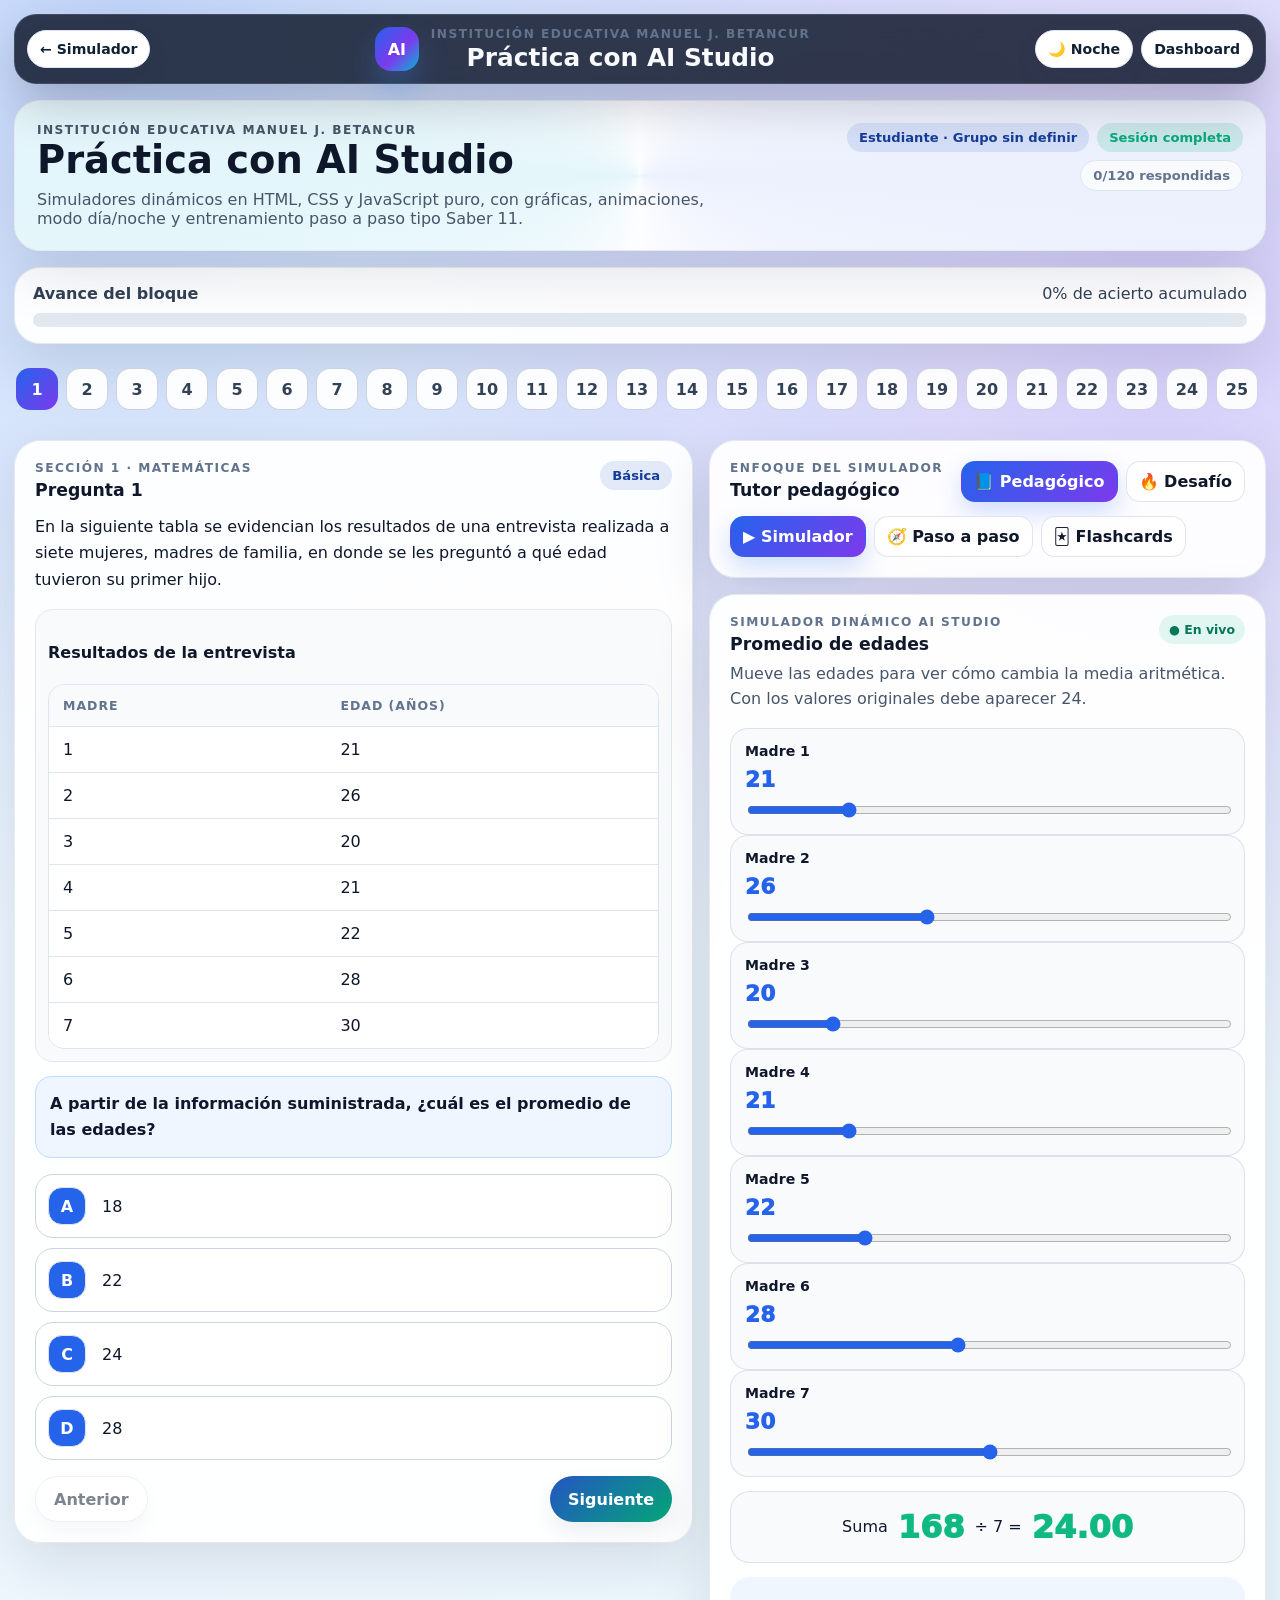
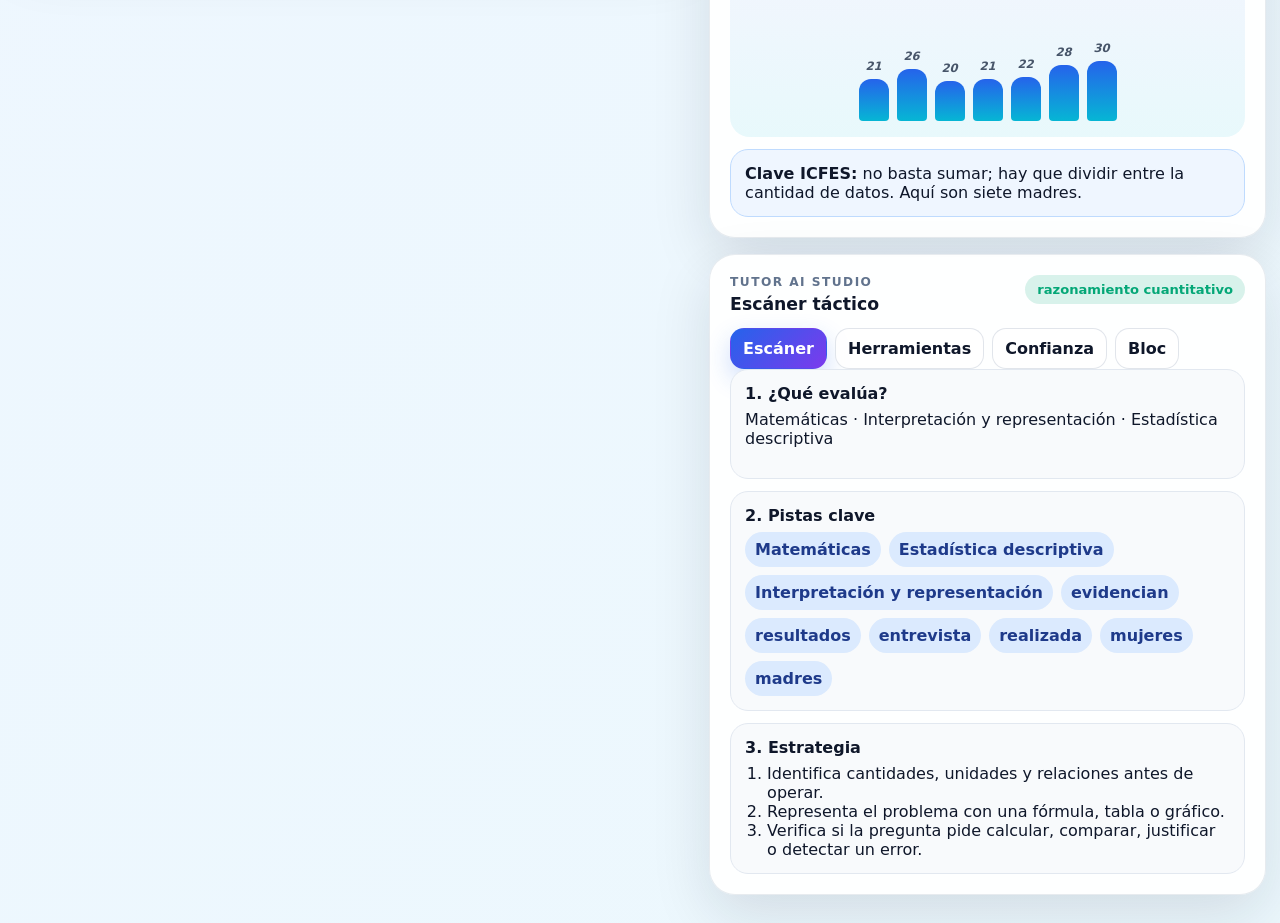
==== ai-studio-practica.html @ e0f5e303 "Add files via upload" ====
<!doctype html>
<html lang="es">
<head>
  <meta charset="utf-8" />
  <meta name="viewport" content="width=device-width, initial-scale=1, viewport-fit=cover" />
  <meta name="theme-color" content="#0c1424" />
  <title>Práctica con AI Studio · I.E. Manuel J. Betancur</title>
  <link rel="manifest" href="manifest.webmanifest" />
  <link rel="stylesheet" href="styles.css" />
</head>
<body class="ai-practice-page">
  <div class="mobile-app-shell ai-practice-shell">
    <header class="ai-practice-topbar">
      <a class="ghost-btn compact" id="backToMain" href="index.html">← Simulador</a>
      <div class="ai-practice-brand">
        <span class="ai-badge">AI</span>
        <div>
          <p class="eyebrow">Institución Educativa Manuel J. Betancur</p>
          <h1>Práctica con AI Studio</h1>
        </div>
      </div>
      <div class="ai-top-actions"><button class="ghost-btn compact" type="button" id="aiThemeToggle">🌙 Noche</button><a class="ghost-btn compact" href="dashboard.html">Dashboard</a></div>
    </header>

    <main id="aiStudioApp" class="ai-practice-main">
      <section class="loading-card">
        <div class="loader-dot"></div>
        <h2>Cargando Práctica con AI Studio...</h2>
        <p>Preparando preguntas, análisis y simulador interactivo.</p>
      </section>
    </main>
  </div>

  <script src="data/question-bank.js"></script>
  <script src="ai-studio-practica.js"></script>
</body>
</html>
---- styles.css ----
:root {
  --bg: #eef3fb;
  --panel: #ffffff;
  --panel-2: #f8fafc;
  --text: #102033;
  --muted: #61738d;
  --line: #dce5f2;
  --primary: #2455c3;
  --primary-2: #153c99;
  --accent: #04a777;
  --warning: #f59e0b;
  --danger: #d94f4f;
  --shadow: 0 24px 60px rgba(17, 36, 75, 0.12);
  --radius: 22px;
  --radius-sm: 14px;
}

[data-theme="dark"] {
  --bg: #0c1424;
  --panel: #111e33;
  --panel-2: #162640;
  --text: #edf4ff;
  --muted: #9fb0ca;
  --line: #243852;
  --primary: #84a8ff;
  --primary-2: #b9ccff;
  --accent: #37d399;
  --warning: #fbbf24;
  --danger: #f87171;
  --shadow: 0 24px 60px rgba(0, 0, 0, 0.35);
}

* { box-sizing: border-box; }

html { scroll-behavior: smooth; }

body {
  margin: 0;
  min-height: 100vh;
  font-family: Inter, ui-sans-serif, system-ui, -apple-system, BlinkMacSystemFont, "Segoe UI", sans-serif;
  color: var(--text);
  background:
    radial-gradient(circle at top left, rgba(36, 85, 195, 0.16), transparent 30rem),
    radial-gradient(circle at bottom right, rgba(4, 167, 119, 0.14), transparent 26rem),
    var(--bg);
}

button, input, select, textarea { font: inherit; }

button { cursor: pointer; }

button:disabled {
  cursor: not-allowed;
  opacity: 0.55;
}

.app-shell {
  width: min(1240px, calc(100% - 32px));
  margin: 0 auto;
  padding: 24px 0 48px;
}

.app-header {
  display: flex;
  align-items: center;
  justify-content: space-between;
  gap: 18px;
  margin-bottom: 24px;
}

.brand {
  display: flex;
  align-items: center;
  gap: 14px;
}

.brand-mark {
  width: 58px;
  height: 58px;
  border-radius: 18px;
  display: grid;
  place-items: center;
  background: linear-gradient(145deg, var(--primary), var(--accent));
  color: #fff;
  font-weight: 900;
  letter-spacing: -0.08em;
  box-shadow: var(--shadow);
}

h1, h2, h3, p { margin-top: 0; }

h1 {
  margin-bottom: 0;
  font-size: clamp(1.55rem, 3.5vw, 2.25rem);
  line-height: 1;
}

h2 { font-size: clamp(1.35rem, 3vw, 2rem); }

h3 { font-size: 1.08rem; }

.eyebrow {
  margin-bottom: 5px;
  color: var(--muted);
  font-size: 0.76rem;
  text-transform: uppercase;
  letter-spacing: 0.12em;
  font-weight: 800;
}

.header-actions {
  display: flex;
  gap: 10px;
  align-items: center;
}

.icon-btn,
.ghost-btn,
.primary-btn,
.secondary-btn,
.danger-btn,
.tiny-btn,
.nav-btn,
.area-btn {
  border: 0;
  border-radius: 999px;
  min-height: 42px;
  padding: 0 18px;
  font-weight: 800;
  transition: transform 0.15s ease, box-shadow 0.15s ease, background 0.15s ease;
}

.icon-btn:hover,
.ghost-btn:hover,
.primary-btn:hover,
.secondary-btn:hover,
.danger-btn:hover,
.tiny-btn:hover,
.nav-btn:hover,
.area-btn:hover { transform: translateY(-1px); }

.icon-btn {
  width: 44px;
  padding: 0;
  background: var(--panel);
  color: var(--text);
  border: 1px solid var(--line);
  box-shadow: 0 10px 25px rgba(12, 20, 36, 0.08);
}

.ghost-btn, .secondary-btn, .tiny-btn {
  background: var(--panel);
  color: var(--text);
  border: 1px solid var(--line);
}

.primary-btn {
  background: var(--primary);
  color: #fff;
  box-shadow: 0 14px 35px rgba(36, 85, 195, 0.25);
}

.danger-btn {
  background: var(--danger);
  color: #fff;
}

.tiny-btn {
  min-height: 32px;
  padding: 0 12px;
  font-size: 0.82rem;
}

.hidden { display: none !important; }

.app-main {
  display: grid;
  gap: 18px;
}

.hero {
  background: linear-gradient(135deg, rgba(36, 85, 195, 0.96), rgba(4, 167, 119, 0.9));
  color: #fff;
  border-radius: var(--radius);
  padding: clamp(22px, 5vw, 42px);
  box-shadow: var(--shadow);
  overflow: hidden;
  position: relative;
}

.hero::after {
  content: "";
  position: absolute;
  inset: auto -80px -120px auto;
  width: 320px;
  height: 320px;
  border-radius: 50%;
  background: rgba(255, 255, 255, 0.16);
}

.hero > * { position: relative; z-index: 1; }

.hero h2 {
  margin-bottom: 12px;
  max-width: 780px;
}

.hero p {
  max-width: 860px;
  color: rgba(255, 255, 255, 0.88);
  line-height: 1.7;
}

.hero-grid {
  display: grid;
  grid-template-columns: repeat(4, minmax(0, 1fr));
  gap: 12px;
  margin-top: 24px;
}

.stat {
  background: rgba(255, 255, 255, 0.14);
  border: 1px solid rgba(255, 255, 255, 0.22);
  border-radius: 18px;
  padding: 16px;
  backdrop-filter: blur(8px);
}

.stat strong {
  display: block;
  font-size: 1.5rem;
}

.stat span {
  display: block;
  color: rgba(255, 255, 255, 0.8);
  font-size: 0.88rem;
}

.config-bar {
  display: grid;
  grid-template-columns: 1fr auto;
  gap: 14px;
  align-items: center;
  background: var(--panel);
  border: 1px solid var(--line);
  border-radius: var(--radius);
  padding: 18px;
  box-shadow: 0 12px 35px rgba(17, 36, 75, 0.08);
}

.mode-control {
  display: flex;
  gap: 10px;
  flex-wrap: wrap;
}

.mode-option {
  display: inline-flex;
  align-items: center;
  gap: 8px;
  padding: 10px 12px;
  border: 1px solid var(--line);
  border-radius: 999px;
  background: var(--panel-2);
  color: var(--muted);
  font-weight: 750;
}

.mode-option input { accent-color: var(--primary); }

.session-grid {
  display: grid;
  grid-template-columns: 1fr;
  gap: 18px;
}

.session-card,
.panel {
  background: var(--panel);
  border: 1px solid var(--line);
  border-radius: var(--radius);
  box-shadow: 0 18px 45px rgba(17, 36, 75, 0.09);
}

.session-card { padding: clamp(18px, 3vw, 26px); }

.session-card__head,
.exam-top,
.result-top,
.question-head {
  display: flex;
  justify-content: space-between;
  align-items: flex-start;
  gap: 16px;
}

.session-title { margin-bottom: 0; }

.session-description {
  color: var(--muted);
  line-height: 1.65;
  margin: 14px 0;
}

.pill {
  display: inline-flex;
  align-items: center;
  justify-content: center;
  gap: 6px;
  border-radius: 999px;
  padding: 7px 12px;
  background: color-mix(in srgb, var(--primary), transparent 88%);
  color: var(--primary-2);
  font-weight: 900;
  font-size: 0.82rem;
  white-space: nowrap;
}

.pill.success { background: color-mix(in srgb, var(--accent), transparent 85%); color: var(--accent); }
.pill.warning { background: color-mix(in srgb, var(--warning), transparent 83%); color: var(--warning); }
.pill.muted { background: var(--panel-2); color: var(--muted); border: 1px solid var(--line); }

.session-stats {
  display: flex;
  gap: 8px;
  flex-wrap: wrap;
  margin: 16px 0;
}

.table-wrap {
  width: 100%;
  overflow-x: auto;
  border: 1px solid var(--line);
  border-radius: 16px;
}

.structure-table,
.data-table {
  width: 100%;
  border-collapse: collapse;
  min-width: 720px;
}

.structure-table th,
.structure-table td,
.data-table th,
.data-table td {
  padding: 13px 14px;
  text-align: left;
  border-bottom: 1px solid var(--line);
  vertical-align: middle;
}

.structure-table th,
.data-table th {
  background: var(--panel-2);
  color: var(--muted);
  font-size: 0.78rem;
  text-transform: uppercase;
  letter-spacing: 0.08em;
}

.structure-table tr:last-child td,
.data-table tr:last-child td { border-bottom: 0; }

.row-actions {
  display: flex;
  gap: 8px;
  flex-wrap: wrap;
}

.session-actions {
  display: flex;
  gap: 10px;
  flex-wrap: wrap;
  margin-top: 16px;
}

.primary-btn,
.secondary-btn,
.danger-btn,
.ghost-btn,
.tiny-btn {
  display: inline-flex;
  align-items: center;
  justify-content: center;
  text-decoration: none;
  cursor: pointer;
}

.report-actions {
  align-items: center;
}

.send-report-btn {
  gap: 8px;
}

.exam-layout {
  display: grid;
  grid-template-columns: minmax(0, 1fr) 320px;
  gap: 18px;
  align-items: start;
}

.exam-main,
.exam-side,
.results-panel {
  background: var(--panel);
  border: 1px solid var(--line);
  border-radius: var(--radius);
  box-shadow: 0 18px 45px rgba(17, 36, 75, 0.09);
}

.exam-main { overflow: hidden; }

.exam-top {
  padding: 18px;
  border-bottom: 1px solid var(--line);
  background: var(--panel-2);
}

.exam-title { margin-bottom: 5px; }

.exam-meta {
  display: flex;
  gap: 8px;
  flex-wrap: wrap;
}

.timer-box {
  display: grid;
  gap: 2px;
  text-align: right;
}

.timer {
  font-variant-numeric: tabular-nums;
  font-size: clamp(1.3rem, 3vw, 1.8rem);
  font-weight: 950;
  color: var(--primary-2);
}

.timer-label { color: var(--muted); font-size: 0.82rem; }

.progress-wrap {
  padding: 0 18px 18px;
  background: var(--panel-2);
}

.progress-text {
  display: flex;
  justify-content: space-between;
  color: var(--muted);
  font-size: 0.86rem;
  margin-bottom: 8px;
}

.progress-bar {
  height: 10px;
  background: color-mix(in srgb, var(--primary), transparent 88%);
  border-radius: 99px;
  overflow: hidden;
}

.progress-bar span {
  display: block;
  height: 100%;
  width: 0;
  background: linear-gradient(90deg, var(--primary), var(--accent));
  border-radius: inherit;
}

.question-card { padding: clamp(18px, 3vw, 28px); }

.question-head { margin-bottom: 18px; }

.question-title { margin-bottom: 6px; }

.question-text {
  font-size: clamp(1rem, 2vw, 1.08rem);
  line-height: 1.75;
  margin-bottom: 18px;
}

.question-resource {
  margin: 18px 0 22px;
}

.data-table {
  min-width: min(100%, 420px);
  max-width: 480px;
  margin: 0 auto;
}

.data-table th,
.data-table td { text-align: center; }

.prompt {
  font-weight: 850;
  margin: 20px 0;
}

.options {
  display: grid;
  gap: 10px;
  margin: 18px 0 24px;
}

.option {
  display: grid;
  grid-template-columns: 42px 1fr;
  align-items: center;
  gap: 10px;
  width: 100%;
  border: 1px solid var(--line);
  border-radius: 16px;
  padding: 12px;
  background: var(--panel-2);
  color: var(--text);
  text-align: left;
  font-weight: 750;
}

.option-letter {
  width: 42px;
  height: 42px;
  border-radius: 14px;
  display: grid;
  place-items: center;
  background: var(--panel);
  color: var(--primary-2);
  border: 1px solid var(--line);
  font-weight: 950;
}


.option-rich {
  width: 100%;
  overflow-x: auto;
}

.option-rich .data-table,
.option-rich .option-table {
  min-width: 260px;
  max-width: 100%;
  margin: 0;
}

.option-rich .data-table th,
.option-rich .data-table td {
  font-weight: 700;
}

.option.selected {
  border-color: var(--primary);
  box-shadow: 0 0 0 4px color-mix(in srgb, var(--primary), transparent 86%);
}

.option.correct { border-color: var(--accent); background: color-mix(in srgb, var(--accent), transparent 90%); }
.option.incorrect { border-color: var(--danger); background: color-mix(in srgb, var(--danger), transparent 91%); }

.feedback {
  border-radius: 18px;
  padding: 14px 16px;
  background: color-mix(in srgb, var(--accent), transparent 90%);
  border: 1px solid color-mix(in srgb, var(--accent), transparent 60%);
  line-height: 1.6;
  margin: 16px 0 22px;
}

.feedback strong { color: var(--accent); }


.procedure-card {
  background: var(--panel-2);
  border: 1px solid var(--line);
  border-radius: 18px;
  padding: 16px 18px;
  line-height: 1.75;
}

.procedure-card p {
  margin: 0 0 10px;
}

.procedure-card p:last-child {
  margin-bottom: 0;
}

.question-actions,
.bottom-actions {
  display: flex;
  align-items: center;
  justify-content: space-between;
  gap: 12px;
  flex-wrap: wrap;
}

.nav-group {
  display: flex;
  gap: 10px;
  flex-wrap: wrap;
}

.exam-side {
  padding: 18px;
  position: sticky;
  top: 18px;
}

.side-title {
  margin-bottom: 12px;
}

.legend {
  display: grid;
  gap: 8px;
  margin-bottom: 16px;
  color: var(--muted);
  font-size: 0.86rem;
}

.legend span { display: inline-flex; align-items: center; gap: 8px; }
.legend i {
  width: 12px;
  height: 12px;
  border-radius: 4px;
  display: inline-block;
  background: var(--line);
}
.legend .answered i { background: var(--accent); }
.legend .marked i { background: var(--warning); }
.legend .pending i { background: var(--panel-2); border: 1px solid var(--line); }
.legend .missing i { background: repeating-linear-gradient(45deg, var(--line), var(--line) 3px, transparent 3px, transparent 6px); }

.question-grid {
  display: grid;
  grid-template-columns: repeat(5, 1fr);
  gap: 8px;
  max-height: 55vh;
  overflow-y: auto;
  padding-right: 4px;
}

.q-dot {
  min-width: 0;
  width: 100%;
  height: 42px;
  border: 1px solid var(--line);
  border-radius: 12px;
  background: var(--panel-2);
  color: var(--text);
  font-weight: 900;
}

.q-dot.active { outline: 3px solid color-mix(in srgb, var(--primary), transparent 72%); border-color: var(--primary); }
.q-dot.answered { background: color-mix(in srgb, var(--accent), transparent 82%); border-color: color-mix(in srgb, var(--accent), transparent 45%); }
.q-dot.marked { box-shadow: inset 0 -4px 0 var(--warning); }
.q-dot.missing {
  background: repeating-linear-gradient(45deg, var(--panel-2), var(--panel-2) 5px, color-mix(in srgb, var(--line), transparent 30%) 5px, color-mix(in srgb, var(--line), transparent 30%) 10px);
  color: var(--muted);
}

.side-note {
  margin: 16px 0 0;
  padding: 12px;
  border-radius: 14px;
  background: var(--panel-2);
  color: var(--muted);
  font-size: 0.88rem;
  line-height: 1.55;
}

.empty-state {
  background: var(--panel);
  border: 1px solid var(--line);
  border-radius: var(--radius);
  box-shadow: var(--shadow);
  padding: clamp(22px, 5vw, 42px);
  text-align: center;
}

.empty-state p { color: var(--muted); line-height: 1.65; }

.results-panel { padding: clamp(18px, 3vw, 28px); }

.result-grid {
  display: grid;
  grid-template-columns: repeat(auto-fit, minmax(160px, 1fr));
  gap: 12px;
  margin: 18px 0;
}

.result-card {
  background: var(--panel-2);
  border: 1px solid var(--line);
  border-radius: 18px;
  padding: 16px;
}

.result-card strong {
  font-size: 1.7rem;
  display: block;
  color: var(--primary-2);
}

.result-card span { color: var(--muted); font-size: 0.9rem; }

.level-card strong { font-size: 1rem; line-height: 1.25; }

.review-list {
  display: grid;
  gap: 10px;
  margin-top: 20px;
}

.review-item {
  border: 1px solid var(--line);
  border-radius: 16px;
  background: var(--panel-2);
  padding: 14px;
}

.review-item p { margin-bottom: 8px; color: var(--muted); }

.footer-note {
  color: var(--muted);
  font-size: 0.85rem;
  line-height: 1.5;
}

.tips-section {
  margin: 20px 0 24px;
  background: var(--panel);
  border: 1px solid var(--line);
  border-radius: var(--radius);
  box-shadow: var(--shadow);
  padding: clamp(18px, 3vw, 28px);
}

.tips-header {
  display: flex;
  align-items: flex-start;
  justify-content: space-between;
  gap: 14px;
  margin-bottom: 18px;
}

.tips-header h2 { margin: 0; font-size: clamp(1.7rem, 3vw, 2.35rem); }

.tips-content {
  display: grid;
  gap: 18px;
}

.tip-card {
  background: var(--panel-2);
  border: 1px solid var(--line);
  border-radius: 20px;
  padding: clamp(16px, 2.5vw, 24px);
}

.tip-card h3 {
  margin: 0 0 14px;
  color: var(--primary-2);
  font-size: clamp(1.25rem, 2.1vw, 1.55rem);
}

.tip-card h4 {
  margin: 18px 0 8px;
  font-size: 1.03rem;
}

.tip-card p {
  margin: 8px 0;
  color: var(--muted);
  line-height: 1.65;
}

.tip-card ul {
  margin: 8px 0 14px 20px;
  padding: 0;
  color: var(--text);
  line-height: 1.62;
}

.tips-table-wrap { margin: 10px 0 14px; }

.tip-note {
  border-left: 4px solid var(--accent);
  padding: 10px 12px;
  background: color-mix(in srgb, var(--accent), transparent 91%);
  border-radius: 0 12px 12px 0;
}

.tips-area-grid {
  display: grid;
  grid-template-columns: repeat(2, minmax(0, 1fr));
  gap: 14px;
}

.tips-area-grid section {
  background: var(--panel);
  border: 1px solid var(--line);
  border-radius: 16px;
  padding: 14px;
}

@media (max-width: 980px) {
  .hero-grid,
  .result-grid,
  .tips-area-grid { grid-template-columns: repeat(2, minmax(0, 1fr)); }
  .exam-layout { grid-template-columns: 1fr; }
  .exam-side { position: static; }
  .question-grid { grid-template-columns: repeat(8, 1fr); max-height: none; }
}

@media (max-width: 680px) {
  .app-shell { width: min(100% - 18px, 1240px); padding-top: 12px; }
  .app-header { align-items: flex-start; }
  .brand-mark { width: 48px; height: 48px; border-radius: 14px; }
  .config-bar { grid-template-columns: 1fr; }
  .hero-grid,
  .result-grid,
  .tips-area-grid { grid-template-columns: 1fr; }
  .session-card__head,
  .exam-top,
  .result-top,
  .question-head { flex-direction: column; }
  .timer-box { text-align: left; }
  .question-grid { grid-template-columns: repeat(5, 1fr); }
  .option { grid-template-columns: 38px 1fr; }
  .option-letter { width: 38px; height: 38px; }
}

/* Recursos específicos para preguntas tipo ICFES con tablas y fórmulas */
.icfes-fare-card {
  display: grid;
  gap: 16px;
  line-height: 1.65;
}

.icfes-fare-card p {
  margin: 0;
}

.icfes-table-wrap {
  max-width: 760px;
  margin: 0 auto;
}

.fare-table {
  max-width: 760px;
  min-width: 620px;
  font-size: 0.96rem;
}

.fare-table th,
.fare-table td {
  border: 1px solid var(--line);
  padding: 14px 16px;
  text-align: center;
}

.fare-table tbody th {
  background: var(--panel-2);
  color: var(--text);
  text-transform: none;
  letter-spacing: 0;
  font-size: 0.95rem;
}

.formula-box {
  width: min(100%, 720px);
  margin: 2px auto;
  display: grid;
  grid-template-columns: auto auto 1fr;
  align-items: center;
  gap: 14px;
  padding: 16px 18px;
  border-radius: 18px;
  border: 1px solid var(--line);
  background: var(--panel-2);
  font-weight: 900;
  overflow-x: auto;
}

.formula-box strong {
  color: var(--primary-2);
  font-size: 1.35rem;
}

@media (max-width: 720px) {
  .formula-box {
    grid-template-columns: 1fr;
    gap: 6px;
  }
}

/* Pregunta 3: diagrama de Venn y tabla de efectos secundarios */
.icfes-venn-card {
  display: grid;
  gap: 16px;
  line-height: 1.65;
}

.icfes-venn-card p {
  margin: 0;
}

.venn-figure {
  margin: 0 auto;
  width: min(100%, 760px);
  overflow-x: auto;
}

.venn-svg {
  width: 100%;
  min-width: 520px;
  color: var(--text);
  background: var(--panel);
  border-radius: 16px;
}

.venn-circle {
  fill: rgba(36, 85, 195, 0.08);
  stroke: currentColor;
  stroke-width: 3;
}

.venn-line {
  stroke: currentColor;
  stroke-width: 2;
  fill: none;
}

.venn-label {
  font-size: 17px;
  font-weight: 800;
  fill: currentColor;
}

.venn-label.right {
  text-anchor: end;
}

.venn-number {
  font-size: 24px;
  font-weight: 900;
  fill: currentColor;
  text-anchor: middle;
  dominant-baseline: central;
}

.venn-caption {
  font-size: 30px;
  font-weight: 950;
  fill: currentColor;
}

.symptoms-table {
  max-width: 720px;
  min-width: 520px;
  margin: 0 auto;
  font-size: 0.98rem;
}

.symptoms-table th,
.symptoms-table td {
  border: 1px solid var(--line);
  padding: 12px 14px;
  text-align: center;
}

.symptoms-table thead tr:first-child th {
  background: var(--panel-2);
  font-size: 1rem;
  text-transform: none;
  letter-spacing: 0;
}


.bullet-procedure {
  margin: 0;
  padding-left: 1.2rem;
  line-height: 1.75;
}

.bullet-procedure li + li {
  margin-top: 8px;
}

.extra-text {
  margin-top: 14px;
}

.extra-text p {
  margin: 0;
  line-height: 1.75;
}


.resource-footnote {
  margin: 10px 0 0;
  color: var(--muted);
  font-size: 0.86rem;
}

.chart-card {
  margin: 0;
  padding: 14px;
  border: 1px solid var(--line);
  border-radius: 18px;
  background: var(--panel-2);
}

.linechart-svg {
  width: 100%;
  height: auto;
  display: block;
}

.chart-grid line {
  stroke: color-mix(in srgb, var(--line), transparent 20%);
  stroke-width: 1;
}

.chart-labels text,
.chart-legend text,
.series text {
  fill: currentColor;
  font-size: 12px;
  font-family: inherit;
}

.series.pacifica,
.series.pacifica circle,
.series.pacifica polygon { stroke: var(--primary-2); fill: var(--primary-2); }
.series.central,
.series.central circle,
.series.central polygon { stroke: var(--accent); fill: var(--accent); }
.series.antioquia,
.series.antioquia circle,
.series.antioquia polygon { stroke: var(--warning); fill: var(--warning); }
.series.bogota,
.series.bogota circle,
.series.bogota polygon { stroke: var(--danger); fill: var(--danger); }


.graph-option {
  width: 100%;
}

.graph-title,
.chart-small-title {
  font-weight: 900;
  font-size: 0.96rem;
}

.mini-chart {
  width: 100%;
  height: auto;
  display: block;
}

.mini-chart text {
  fill: currentColor;
  font-size: 10px;
  font-family: inherit;
}


.cake-figure {
  padding: 12px;
}

.cake-svg {
  width: 100%;
  height: auto;
  display: block;
}

.cake-num {
  font-size: 18px;
  font-weight: 900;
  fill: currentColor;
}

.measure-label {
  font-size: 14px;
  font-weight: 800;
  fill: currentColor;
}


.formula-inline {
  margin: 10px 0 0;
  font-size: 1.15rem;
  font-weight: 900;
  text-align: center;
}


.canvas-figure {
  padding: 12px;
}

.canvas-svg {
  width: 100%;
  height: auto;
  display: block;
}

.canvas-label {
  font-size: 18px;
  font-weight: 850;
  fill: currentColor;
}


.vote-figure {
  padding: 12px;
}

.vote-svg {
  width: 100%;
  height: auto;
  display: block;
}


.transport-figure {
  padding: 14px;
}

.transport-svg {
  width: 100%;
  height: auto;
  display: block;
}

.transport-circle {
  fill: color-mix(in srgb, var(--primary), transparent 88%);
  stroke: currentColor;
  stroke-width: 3;
}

.transport-label,
.figure-label {
  font-size: 22px;
  font-weight: 900;
  fill: currentColor;
}

.transport-number {
  font-size: 28px;
  font-weight: 950;
  fill: currentColor;
}


.garden-figure {
  padding: 12px;
}

.garden-svg {
  width: 100%;
  height: auto;
  display: block;
}

.garden-label {
  font-size: 18px;
  font-weight: 900;
  font-style: italic;
  fill: currentColor;
}


/* Pregunta 20: comparación de fórmulas de movimiento */
.icfes-formula-comparison {
  display: grid;
  gap: 14px;
  line-height: 1.65;
}

.icfes-formula-comparison p {
  margin: 0;
  text-align: center;
  font-weight: 750;
}

.formula-box-wide {
  width: min(100%, 860px);
  font-size: 1.02rem;
}


.procedure-option {
  display: grid;
  gap: 6px;
  line-height: 1.55;
}

.procedure-option p {
  margin: 0;
}


.ramp-figure {
  padding: 12px;
}

.ramp-svg {
  width: 100%;
  height: auto;
  display: block;
}


.polar-figure {
  padding: 12px;
}

.polar-svg {
  width: 100%;
  height: auto;
  display: block;
}

.polar-grid circle,
.polar-grid line {
  fill: none;
  stroke: #c8ccd3;
  stroke-width: 1.2;
}

.polar-point {
  fill: currentColor;
}

.polar-label,
.polar-axis-label {
  fill: currentColor;
  font-family: inherit;
  font-weight: 850;
}

.polar-label {
  font-size: 18px;
}

.polar-axis-label {
  font-size: 17px;
}

/* Pregunta 24: ruta de entregas */
.route-card {
  border: 1px solid rgba(15, 23, 42, 0.12);
  border-radius: 18px;
  padding: 1rem;
  background: linear-gradient(180deg, rgba(248,250,252,0.95), rgba(255,255,255,0.98));
  box-shadow: 0 12px 28px rgba(15, 23, 42, 0.06);
}
.route-intro {
  margin: 0 0 .7rem;
  font-weight: 700;
}
.route-steps {
  margin: 0;
  padding-left: 1.25rem;
  display: grid;
  gap: .55rem;
}
.route-line {
  margin-top: 1rem;
  display: flex;
  align-items: center;
  gap: .45rem;
  flex-wrap: wrap;
  font-size: .9rem;
}
.route-node {
  padding: .35rem .55rem;
  border-radius: 999px;
  border: 1px solid rgba(15, 23, 42, 0.14);
  background: #fff;
  font-weight: 700;
}
.route-node.home {
  background: rgba(16, 185, 129, 0.12);
  border-color: rgba(16, 185, 129, 0.34);
}
.route-arrow {
  font-weight: 900;
  color: #0f766e;
}
.route-arrow.back {
  color: #dc2626;
}


.reading-card {
  border: 1px solid var(--line);
  border-radius: 18px;
  background: var(--panel-2);
  padding: 20px;
  line-height: 1.75;
}

.reading-card h3 {
  margin: 0 0 16px;
  text-align: center;
  font-weight: 950;
}

.reading-instruction {
  font-weight: 950;
  text-align: center;
  text-transform: uppercase;
  margin-bottom: 12px;
  color: var(--primary-2);
}

.reading-card p {
  margin: 0 0 14px;
}

.reading-note {
  font-size: .92rem;
  color: var(--muted);
  border-top: 1px dashed var(--line);
  padding-top: 12px;
  margin-top: 16px;
}

.reading-source {
  font-size: .88rem;
  color: var(--muted);
  text-align: right;
}

.fragment-card {
  margin-top: 14px;
  padding: 14px 16px;
  border: 1px solid var(--line);
  border-radius: 16px;
  background: var(--panel);
  line-height: 1.7;
}

.fragment-card p {
  margin: 0 0 10px;
}

.fragment-card blockquote {
  margin: 0;
  font-weight: 700;
}

.numbered-statements {
  margin: 0;
  padding-left: 1.2rem;
  line-height: 1.75;
}

.numbered-statements li + li {
  margin-top: 6px;
}


.subtle-title {
  font-weight: 800;
  color: var(--muted);
}


.petrichor-card {
  background: #fffdf6;
  border: 2px solid var(--border, #d7dce7);
}

.petrichor-title {
  font-family: Impact, Haettenschweiler, 'Arial Black', sans-serif;
  font-size: clamp(2rem, 6vw, 4.6rem);
  letter-spacing: .03em;
  line-height: .95;
  text-align: center;
  margin: .4rem 0 .8rem;
  color: #111827;
}

.petrichor-title span {
  font-family: inherit;
  font-size: .42em;
  margin-left: .2em;
  vertical-align: middle;
}

.petrichor-strip {
  position: relative;
  min-height: 170px;
  border: 2px solid #111827;
  border-bottom-width: 1px;
  background: linear-gradient(#253143 0 52%, #4b5a62 52% 58%, #273342 58% 100%);
  overflow: hidden;
}

.petrichor-strip + .petrichor-strip {
  border-top-width: 1px;
}

.rain-lines::before,
.rain-lines::after {
  content: '';
  position: absolute;
  width: 2px;
  height: 90px;
  background: #e5e7eb;
  transform: rotate(-20deg);
  top: -5px;
}

.rain-lines::before { left: 45%; }
.rain-lines::after { left: 50%; }

.petrichor-bubble {
  position: absolute;
  z-index: 3;
  max-width: 270px;
  background: #f8fafc;
  color: #111827;
  border: 2px solid #111827;
  border-radius: 12px;
  padding: .7rem .85rem;
  font-weight: 900;
  font-size: .88rem;
  line-height: 1.12;
  text-align: center;
  box-shadow: 0 2px 0 #111827;
}

.petrichor-bubble.left { left: 22px; top: 20px; }
.petrichor-bubble.right { right: 22px; top: 35px; max-width: 310px; }
.petrichor-bubble.bottom { top: 38px; }

.puddle {
  position: absolute;
  left: 34%;
  bottom: 28px;
  width: 330px;
  height: 78px;
  border-radius: 55% 45% 45% 55% / 60% 48% 52% 40%;
  background: radial-gradient(circle at 25% 50%, #f3f4f6 0 7%, transparent 8%), linear-gradient(100deg, #d1d5db, #f9fafb 45%, #9ca3af);
  border: 2px solid #111827;
  opacity: .96;
}

.puddle.large { left: 23%; width: 390px; height: 88px; }
.puddle.flat { left: 30%; width: 405px; height: 62px; border-radius: 50%; }

.puddle span {
  position: absolute;
  width: 28px;
  height: 18px;
  border-radius: 50%;
  background: #111827;
  opacity: .9;
}

.puddle span:nth-child(1) { left: 22%; top: 25%; }
.puddle span:nth-child(2) { left: 45%; top: 35%; width: 38px; height: 14px; }
.puddle span:nth-child(3) { left: 68%; top: 24%; }
.puddle span:nth-child(4) { left: 78%; top: 50%; width: 20px; height: 12px; }
.puddle span:nth-child(5) { left: 36%; top: 58%; width: 18px; height: 16px; background: #f8fafc; border: 2px solid #111827; }

.particles {
  position: absolute;
  left: 40%;
  top: 32px;
  color: #f8fafc;
  font-weight: 900;
  font-size: 2rem;
  letter-spacing: .5rem;
}

.petrichor-close {
  display: flex;
  align-items: center;
  justify-content: center;
  gap: 1rem;
  padding: 1rem;
  font-weight: 900;
  text-align: center;
  color: #111827;
}

.petrichor-close p {
  margin: 0;
}

.arrow-line {
  font-size: 2rem;
  font-weight: 900;
}

@media (max-width: 720px) {
  .petrichor-strip { min-height: 235px; }
  .petrichor-bubble { max-width: 82%; font-size: .78rem; }
  .petrichor-bubble.left,
  .petrichor-bubble.right,
  .petrichor-bubble.bottom { left: 12px; right: auto; top: 12px; }
  .puddle, .puddle.large, .puddle.flat { left: 12%; width: 76%; bottom: 26px; }
  .particles { left: 16%; top: 95px; font-size: 1.5rem; }
  .petrichor-close { flex-direction: column; gap: .2rem; }
}

/* Cómic Lectura Crítica 49 a 51 */
.riad-comic-card {
  background: linear-gradient(180deg, rgba(15,23,42,.03), rgba(15,23,42,.015));
}
.comic-grid {
  display: grid;
  grid-template-columns: repeat(2, minmax(0, 1fr));
  gap: 12px;
  margin: 14px 0 10px;
}
.comic-panel {
  position: relative;
  min-height: 210px;
  border: 2px solid currentColor;
  border-radius: 10px;
  background: repeating-linear-gradient(135deg, rgba(15,23,42,.04) 0 8px, rgba(15,23,42,.08) 8px 16px);
  padding: 12px;
  overflow: hidden;
}
.caption-box,
.speech,
.thought {
  display: inline-block;
  background: var(--panel);
  border: 1.5px solid currentColor;
  border-radius: 10px;
  padding: 8px 10px;
  font-weight: 800;
  line-height: 1.25;
  box-shadow: 0 1px 0 rgba(15,23,42,.08);
}
.caption-box {
  width: min(92%, 360px);
  margin-bottom: 8px;
}
.speech.teacher { margin: 4px 0 8px; }
.speech.child { position: absolute; right: 18px; bottom: 24px; max-width: 44%; }
.speech.big { font-size: 1.3rem; font-weight: 950; }
.speech.wide { max-width: 88%; }
.thought {
  border-style: dashed;
  font-style: italic;
  font-weight: 750;
  max-width: 52%;
  float: right;
  margin-top: 4px;
}
.thought.child-note {
  position: absolute;
  left: 20px;
  bottom: 28px;
  max-width: 44%;
}
.comic-scene {
  min-height: 125px;
  margin-top: 8px;
  display: flex;
  align-items: end;
  justify-content: space-between;
  color: var(--muted);
  font-weight: 850;
}
.school-scene::before,
.desk-scene::before,
.reading-scene::before {
  content: "";
  position: absolute;
  inset: auto 20px 16px 20px;
  height: 58px;
  border: 2px solid currentColor;
  border-radius: 10px 10px 4px 4px;
  opacity: .32;
}
.desk-scene,
.reading-scene {
  align-items: center;
  justify-content: center;
  text-align: center;
  font-style: italic;
  padding: 20px;
}
.panel-number {
  position: absolute;
  right: 8px;
  bottom: 8px;
  width: 28px;
  height: 28px;
  display: grid;
  place-items: center;
  border-radius: 50%;
  background: var(--primary);
  color: #fff;
  font-size: .85rem;
  font-weight: 950;
}
@media (max-width: 760px) {
  .comic-grid { grid-template-columns: 1fr; }
  .comic-panel { min-height: 190px; }
}

/* =========================================================
   Rediseño responsive 2026: experiencia móvil tipo app
   ========================================================= */
:root {
  --glass: rgba(255, 255, 255, 0.72);
  --glow: 0 28px 80px rgba(36, 85, 195, 0.18);
}

[data-theme="dark"] {
  --glass: rgba(17, 30, 51, 0.78);
  --glow: 0 28px 80px rgba(0, 0, 0, 0.38);
}

.app-header {
  position: sticky;
  top: 0;
  z-index: 20;
  padding: 10px 0 14px;
  backdrop-filter: blur(18px);
  -webkit-backdrop-filter: blur(18px);
}

.app-header::before {
  content: "";
  position: absolute;
  inset: 0 -20px;
  z-index: -1;
  background: linear-gradient(180deg, var(--bg), color-mix(in srgb, var(--bg), transparent 24%));
  border-bottom: 1px solid color-mix(in srgb, var(--line), transparent 20%);
}

.brand-mark {
  position: relative;
  isolation: isolate;
}

.brand-mark::after {
  content: "";
  position: absolute;
  inset: -4px;
  z-index: -1;
  border-radius: 22px;
  background: linear-gradient(145deg, var(--primary), var(--accent));
  filter: blur(14px);
  opacity: .35;
}

.hero {
  min-height: 280px;
  display: grid;
  align-content: center;
  background:
    radial-gradient(circle at 8% 15%, rgba(255,255,255,.24), transparent 25%),
    radial-gradient(circle at 92% 22%, rgba(255,255,255,.18), transparent 28%),
    linear-gradient(135deg, #143d9c 0%, #2455c3 44%, #04a777 100%);
}

.hero::before {
  content: "";
  position: absolute;
  inset: 0;
  background-image:
    linear-gradient(rgba(255,255,255,.10) 1px, transparent 1px),
    linear-gradient(90deg, rgba(255,255,255,.10) 1px, transparent 1px);
  background-size: 34px 34px;
  mask-image: linear-gradient(180deg, #000, transparent 92%);
  opacity: .42;
}

.session-card,
.panel,
.exam-main,
.exam-side,
.results-panel,
.tips-section {
  background: linear-gradient(180deg, var(--glass), var(--panel));
  backdrop-filter: blur(14px);
  -webkit-backdrop-filter: blur(14px);
  box-shadow: var(--glow);
}

.session-card {
  position: relative;
  overflow: hidden;
}

.session-card::before {
  content: "";
  position: absolute;
  inset: 0 0 auto 0;
  height: 5px;
  background: linear-gradient(90deg, var(--primary), var(--accent));
}

.primary-btn,
.secondary-btn,
.ghost-btn,
.tiny-btn,
.nav-btn,
.danger-btn,
.area-btn,
.icon-btn {
  min-height: 46px;
  box-shadow: 0 10px 24px rgba(17,36,75,.08);
}

.primary-btn,
.tiny-btn[data-action="area"] {
  background: linear-gradient(135deg, var(--primary), var(--accent));
  color: #fff;
  border: 0;
}

.tiny-btn[data-action="area"] {
  min-height: 38px;
}

.table-wrap {
  background: var(--panel);
}

.structure-table tr {
  transition: background .16s ease, transform .16s ease;
}

.structure-table tbody tr:hover {
  background: color-mix(in srgb, var(--primary), transparent 94%);
}

.option {
  min-height: 64px;
  transition: transform .16s ease, border-color .16s ease, box-shadow .16s ease, background .16s ease;
}

.option:hover {
  transform: translateY(-2px);
  box-shadow: 0 14px 28px rgba(17, 36, 75, .10);
}

.question-card {
  scroll-margin-top: 96px;
}

.q-dot {
  min-height: 44px;
  transition: transform .15s ease, box-shadow .15s ease;
}

.q-dot:not(:disabled):hover {
  transform: translateY(-2px);
}

/* Tablas transformadas en tarjetas para celular */
@media (max-width: 760px) {
  .app-shell {
    width: 100%;
    padding: 8px 10px calc(72px + env(safe-area-inset-bottom));
  }

  .app-header {
    padding: 8px 2px 12px;
    margin-bottom: 12px;
  }

  .brand {
    gap: 10px;
  }

  .brand h1 {
    font-size: 1.28rem;
  }

  .eyebrow {
    font-size: .68rem;
    letter-spacing: .10em;
  }

  .header-actions {
    gap: 6px;
  }

  .icon-btn,
  .ghost-btn {
    min-height: 42px;
  }

  .ghost-btn {
    padding: 0 12px;
  }

  .hero {
    min-height: auto;
    border-radius: 26px;
    padding: 24px 18px;
  }

  .hero p {
    line-height: 1.55;
  }

  .hero-grid {
    grid-template-columns: repeat(2, minmax(0, 1fr));
    gap: 10px;
  }

  .stat {
    border-radius: 18px;
    padding: 14px 12px;
  }

  .stat strong {
    font-size: 1.35rem;
  }

  .config-bar,
  .session-card,
  .tips-section,
  .exam-main,
  .exam-side,
  .results-panel,
  .empty-state {
    border-radius: 24px;
  }

  .config-bar {
    padding: 14px;
  }

  .mode-control {
    display: grid;
    grid-template-columns: 1fr;
    gap: 8px;
  }

  .mode-option {
    width: 100%;
    justify-content: flex-start;
    border-radius: 16px;
    padding: 12px 14px;
  }

  #resumeBtn,
  .session-actions .primary-btn,
  .session-actions .secondary-btn,
  .bottom-actions .danger-btn,
  .question-actions .secondary-btn,
  .nav-group .nav-btn {
    width: 100%;
  }

  .session-card {
    padding: 18px 14px;
  }

  .session-card__head {
    gap: 8px;
  }

  .session-duration {
    align-self: flex-start;
  }

  .session-stats {
    display: grid;
    grid-template-columns: repeat(3, minmax(0, 1fr));
    gap: 8px;
  }

  .session-stats .pill {
    width: 100%;
    padding-inline: 6px;
    font-size: .72rem;
  }

  .table-wrap {
    overflow: visible;
    border: 0;
    background: transparent;
  }

  .structure-table,
  .structure-table thead,
  .structure-table tbody,
  .structure-table tr,
  .structure-table th,
  .structure-table td {
    display: block;
    width: 100%;
    min-width: 0;
  }

  .structure-table thead {
    position: absolute;
    width: 1px;
    height: 1px;
    overflow: hidden;
    clip: rect(0 0 0 0);
  }

  .structure-table tbody {
    display: grid;
    gap: 10px;
  }

  .structure-table tr {
    border: 1px solid var(--line);
    border-radius: 18px;
    padding: 10px;
    background: var(--panel);
    box-shadow: 0 12px 26px rgba(17,36,75,.07);
  }

  .structure-table td {
    border: 0;
    padding: 8px 6px;
    display: grid;
    grid-template-columns: minmax(104px, 38%) 1fr;
    align-items: center;
    gap: 10px;
  }

  .structure-table td::before {
    color: var(--muted);
    font-size: .72rem;
    text-transform: uppercase;
    letter-spacing: .08em;
    font-weight: 900;
  }

  .structure-table td:nth-child(1)::before { content: "Bloque"; }
  .structure-table td:nth-child(2)::before { content: "Preguntas"; }
  .structure-table td:nth-child(3)::before { content: "Área"; }
  .structure-table td:nth-child(4)::before { content: "Disponibles"; }
  .structure-table td:nth-child(5)::before { content: "Acción"; }

  .row-actions,
  .row-actions .tiny-btn {
    width: 100%;
  }

  .exam-layout {
    gap: 12px;
  }

  .exam-top {
    padding: 16px 14px;
  }

  .progress-wrap {
    padding: 0 14px 16px;
  }

  .question-card {
    padding: 16px 14px 18px;
  }

  .question-text,
  .prompt {
    line-height: 1.62;
  }

  .options {
    gap: 12px;
  }

  .option {
    border-radius: 18px;
    padding: 12px 10px;
    grid-template-columns: 40px 1fr;
  }

  .option-letter {
    width: 40px;
    height: 40px;
    border-radius: 14px;
  }

  .question-actions,
  .bottom-actions,
  .nav-group {
    display: grid;
    grid-template-columns: 1fr;
  }

  .bottom-actions {
    padding-bottom: 8px;
  }

  .exam-side {
    padding: 14px;
  }

  .legend {
    grid-template-columns: 1fr 1fr;
    font-size: .78rem;
  }

  .question-grid {
    grid-template-columns: repeat(6, minmax(0, 1fr));
    gap: 7px;
  }

  .q-dot {
    height: 40px;
    border-radius: 13px;
    font-size: .86rem;
  }

  .side-note {
    font-size: .78rem;
  }

  .tips-header {
    display: grid;
    gap: 10px;
  }

  .tip-card {
    border-radius: 20px;
    padding: 16px 14px;
  }

  .tips-area-grid {
    grid-template-columns: 1fr;
  }

  .data-table {
    font-size: .88rem;
  }
}

@media (max-width: 430px) {
  .hero-grid,
  .session-stats,
  .legend {
    grid-template-columns: 1fr;
  }

  .question-grid {
    grid-template-columns: repeat(5, minmax(0, 1fr));
  }

  .pill {
    white-space: normal;
    text-align: center;
  }
}

/* Confirmaciones internas: compatibles con GitHub Pages e incrustación en Google Sites */
.dialog-overlay {
  position: fixed;
  inset: 0;
  z-index: 9999;
  display: grid;
  place-items: center;
  padding: 18px;
  background: rgba(15, 23, 42, .58);
  backdrop-filter: blur(10px);
  -webkit-backdrop-filter: blur(10px);
}

.dialog-card {
  width: min(460px, 100%);
  position: relative;
  padding: 24px;
  border-radius: 28px;
  background: var(--panel);
  color: var(--text);
  border: 1px solid var(--line);
  box-shadow: 0 26px 80px rgba(15, 23, 42, .32);
  animation: dialogPop .18s ease-out;
}

.dialog-card h2 {
  margin: 4px 0 10px;
  font-size: clamp(1.3rem, 5vw, 1.85rem);
}

.dialog-card p {
  margin: 0 0 18px;
  color: var(--muted);
  line-height: 1.55;
}

.dialog-close {
  position: absolute;
  top: 12px;
  right: 12px;
  width: 38px;
  height: 38px;
  border-radius: 999px;
  border: 1px solid var(--line);
  background: var(--soft);
  color: var(--text);
  font-size: 1.35rem;
  font-weight: 800;
  cursor: pointer;
}

.dialog-actions {
  display: flex;
  justify-content: flex-end;
  gap: 10px;
  flex-wrap: wrap;
}

#homeBtn,
#finishBtn,
.danger-btn,
.primary-btn,
.secondary-btn,
.ghost-btn,
.icon-btn {
  touch-action: manipulation;
  -webkit-tap-highlight-color: transparent;
}

@keyframes dialogPop {
  from { opacity: 0; transform: translateY(10px) scale(.98); }
  to { opacity: 1; transform: translateY(0) scale(1); }
}

@media (max-width: 520px) {
  .dialog-overlay {
    align-items: end;
    padding: 12px;
  }

  .dialog-card {
    border-radius: 26px;
    padding: 22px 16px 16px;
  }

  .dialog-actions {
    display: grid;
    grid-template-columns: 1fr;
  }

  .dialog-actions button {
    width: 100%;
  }
}

/* Recursos visuales de Ciencias Naturales 95-97 */
.wifi-board{display:grid;gap:18px;margin-top:18px}
.wifi-board section{border:1px solid var(--line);border-radius:18px;padding:14px;background:rgba(255,255,255,.56)}
.wifi-board h4{margin:0 0 10px;font-size:1rem;text-align:center}
.diagram-svg{width:100%;height:auto;border:1px solid var(--line);border-radius:16px;background:rgba(255,255,255,.72);color:var(--text)}
.wave-options{display:grid;grid-template-columns:1fr;gap:14px;margin-top:18px}
.wave-options figure{margin:0;border:1px solid var(--line);border-radius:16px;padding:12px;background:rgba(255,255,255,.62)}
.wave-options figure.selected-graphic{border:2px solid var(--primary)}
.wave-options figcaption{font-weight:900;margin-bottom:8px}
.wave-options figure{display:grid;grid-template-columns:1fr 1fr;gap:10px;align-items:center}
.wave-options figcaption{grid-column:1/-1}
.wave-svg{width:100%;height:auto;border:1px solid var(--line);border-radius:12px;background:rgba(255,255,255,.72)}
.wave-svg line,.wave-svg path{stroke:currentColor;fill:none;stroke-width:3;stroke-linecap:round}
.wave-svg text{font-weight:800;fill:currentColor;font-size:14px}
@media (max-width:720px){.wave-options figure{grid-template-columns:1fr}.wifi-board section{padding:10px}.diagram-svg{min-height:180px}}

/* Modelos de especiación: pregunta 99 */
.evolution-card{overflow:hidden}
.evolution-options{display:grid;gap:14px;margin-top:16px}
.evolution-options figure{margin:0;border:1px solid var(--line);border-radius:18px;padding:12px;background:rgba(255,255,255,.72);box-shadow:var(--shadow-soft)}
.evolution-options figcaption{font-weight:950;font-size:1.05rem;margin-bottom:8px;color:var(--primary)}
.evolution-options svg{width:100%;height:auto;display:block;color:var(--text);background:rgba(255,255,255,.55);border-radius:14px}
@media (max-width:720px){.evolution-options figure{padding:10px}.evolution-options svg{min-width:760px}.evolution-options figure{overflow-x:auto}.evolution-options figcaption{position:sticky;left:0;background:var(--card);display:inline-block;padding:4px 10px;border-radius:999px}}

/* Pregunta 100 - gráficas de fuerza */
.science-graph-card {
  border: 1px solid rgba(15, 23, 42, .12);
  border-radius: 22px;
  padding: clamp(14px, 3vw, 22px);
  background: linear-gradient(180deg, rgba(255,255,255,.98), rgba(248,250,252,.96));
  box-shadow: 0 18px 45px rgba(15, 23, 42, .08);
}
.science-graph-card .resource-title {
  margin: 0 0 14px;
  font-weight: 900;
  color: var(--text, #0f172a);
}
.force-graphs-grid {
  display: grid;
  grid-template-columns: repeat(2, minmax(0, 1fr));
  gap: 16px;
}
.force-graphs-grid figure {
  margin: 0;
  padding: 12px;
  border-radius: 18px;
  border: 1px solid rgba(15, 23, 42, .14);
  background: #fff;
}
.force-graphs-grid figcaption {
  font-weight: 950;
  font-size: 1.05rem;
  margin-bottom: 6px;
}
.force-graphs-grid svg {
  width: 100%;
  height: auto;
  display: block;
  color: #111827;
}
.force-graphs-grid svg path,
.force-graphs-grid svg line,
.force-graphs-grid svg polyline {
  vector-effect: non-scaling-stroke;
}
@media (max-width: 720px) {
  .force-graphs-grid {
    grid-template-columns: 1fr;
  }
  .force-graphs-grid figure {
    padding: 10px;
  }
}


/* Pregunta 108 - gráficas de tiempo de reacción */
.reaction-option-card {
  width: 100%;
}
.reaction-option-title {
  margin: 0 0 8px;
  font-weight: 950;
  color: var(--primary);
}
.reaction-chart-svg {
  width: 100%;
  max-width: 430px;
  height: auto;
  display: block;
  color: var(--text);
  background: rgba(255,255,255,.78);
  border: 1px solid var(--line);
  border-radius: 16px;
  padding: 8px;
}
.reaction-chart-svg .grid-lines line {
  stroke: rgba(15, 23, 42, .15);
  stroke-width: 1.4;
}
.reaction-chart-svg text {
  fill: currentColor;
  font-weight: 800;
  font-size: 12px;
}
.reaction-chart-svg .chart-axis-title {
  font-size: 13px;
  font-weight: 950;
}
.reaction-chart-svg .bar-dark,
.reaction-chart-svg .pie-dark { fill: #111827; }
.reaction-chart-svg .bar-mid,
.reaction-chart-svg .pie-mid { fill: #6b7280; }
.reaction-chart-svg .bar-light,
.reaction-chart-svg .pie-light { fill: #e5e7eb; stroke: #111827; stroke-width: 2; }
.reaction-chart-svg .pie-light-stroke { fill: #e5e7eb; stroke: #111827; stroke-width: 2; }
@media (max-width: 720px) {
  .reaction-chart-svg { min-width: 320px; }
  .option-rich { overflow-x: auto; }
}


/* Botón y ventana modal de Tips */
.tips-dialog-card {
  width: min(960px, 100%);
  max-height: min(88vh, 900px);
  overflow: hidden;
  display: grid;
  grid-template-rows: auto auto 1fr auto;
  gap: 0;
}

.tips-dialog-card h2 {
  margin-bottom: 14px;
}

.tips-modal-content {
  overflow-y: auto;
  padding-right: 6px;
  display: grid;
  gap: 16px;
}

.tips-modal-content .tip-card {
  box-shadow: none;
}

.tips-table-scroll {
  width: 100%;
  overflow-x: auto;
  border: 1px solid var(--line);
  border-radius: 16px;
  margin: 10px 0 16px;
}

.tips-table {
  width: 100%;
  min-width: 520px;
  border-collapse: collapse;
  background: var(--panel);
}

.tips-table th,
.tips-table td {
  padding: 12px 14px;
  border-bottom: 1px solid var(--line);
  text-align: left;
}

.tips-table th {
  background: var(--panel-2);
  color: var(--muted);
  text-transform: uppercase;
  letter-spacing: .08em;
  font-size: .78rem;
}

.tips-table tr:last-child td {
  border-bottom: 0;
}

.tips-modal-actions {
  margin-top: 16px;
  padding-top: 14px;
  border-top: 1px solid var(--line);
}

@media (max-width: 680px) {
  .header-actions {
    flex-wrap: wrap;
    justify-content: flex-end;
  }

  .tips-dialog-card {
    width: 100%;
    max-height: 92vh;
  }

  .tips-modal-content {
    padding-right: 0;
  }
}

/* Ingreso del estudiante e informe final */
.access-panel {
  min-height: 58vh;
  display: grid;
  place-items: center;
}

.access-card {
  width: min(720px, 100%);
  background: var(--panel);
  border: 1px solid var(--line);
  border-radius: var(--radius);
  box-shadow: var(--shadow);
  padding: clamp(22px, 5vw, 40px);
}

.access-intro {
  color: var(--muted);
  line-height: 1.65;
}

.student-form {
  display: grid;
  gap: 16px;
  margin-top: 20px;
}

.form-grid {
  display: grid;
  grid-template-columns: repeat(2, minmax(0, 1fr));
  gap: 14px;
}

.field {
  display: grid;
  gap: 8px;
  font-weight: 850;
}

.field span {
  color: var(--muted);
  font-size: 0.9rem;
}

.field input,
.field select {
  width: 100%;
  min-height: 48px;
  border: 1px solid var(--line);
  border-radius: 16px;
  padding: 0 14px;
  background: var(--panel-2);
  color: var(--text);
  outline: none;
  font-weight: 750;
}

.field select {
  appearance: none;
  background-image: linear-gradient(45deg, transparent 50%, var(--muted) 50%), linear-gradient(135deg, var(--muted) 50%, transparent 50%);
  background-position: calc(100% - 20px) 21px, calc(100% - 14px) 21px;
  background-size: 6px 6px, 6px 6px;
  background-repeat: no-repeat;
  padding-right: 38px;
}

.field input:focus,
.field select:focus {
  border-color: var(--primary);
  box-shadow: 0 0 0 4px color-mix(in srgb, var(--primary), transparent 84%);
}

.field-wide {
  grid-column: span 1;
}

.form-error {
  color: var(--danger);
  font-weight: 800;
  min-height: 1.2em;
}

.student-strip {
  display: flex;
  align-items: center;
  justify-content: space-between;
  gap: 14px;
  background: var(--panel);
  border: 1px solid var(--line);
  border-radius: var(--radius);
  padding: 18px;
  box-shadow: 0 12px 35px rgba(17, 36, 75, 0.08);
}

.student-strip strong {
  display: block;
  font-size: 1.08rem;
}

.student-group-label {
  display: inline-flex;
  margin-top: 6px;
  color: var(--muted);
  font-weight: 850;
}

.student-result-name {
  color: var(--muted);
  margin: 8px 0 0;
}

.report-meta-grid {
  display: grid;
  grid-template-columns: repeat(auto-fit, minmax(150px, 1fr));
  gap: 12px;
  margin: 18px 0;
}

.report-meta-grid div {
  background: var(--panel-2);
  border: 1px solid var(--line);
  border-radius: 18px;
  padding: 14px;
}

.report-meta-grid span {
  display: block;
  color: var(--muted);
  font-size: 0.84rem;
  margin-bottom: 6px;
}

.report-meta-grid strong {
  display: block;
  color: var(--text);
}

@media (max-width: 980px) {
  .report-meta-grid { grid-template-columns: repeat(2, minmax(0, 1fr)); }
}

@media (max-width: 680px) {
  .form-grid,
  .report-meta-grid { grid-template-columns: 1fr; }
  .student-strip { flex-direction: column; align-items: stretch; }
}

@media print {
  .app-header,
  .session-actions,
  .header-actions { display: none !important; }
  body { background: #fff !important; }
  .app-shell { width: 100%; padding: 0; }
  .results-panel { box-shadow: none; border: 0; }
}

/* Gráficos del informe final */
.results-chart-grid {
  display: grid;
  grid-template-columns: minmax(0, 0.9fr) minmax(0, 1.1fr);
  gap: 16px;
  margin: 20px 0 24px;
}

.result-chart-card {
  background: var(--panel-2);
  border: 1px solid var(--line);
  border-radius: 22px;
  padding: clamp(16px, 2.4vw, 22px);
  box-shadow: 0 12px 28px rgba(17, 36, 75, 0.06);
}

.result-chart-card h3 {
  margin-bottom: 0;
}

.chart-heading {
  display: flex;
  justify-content: space-between;
  align-items: flex-start;
  gap: 14px;
  margin-bottom: 12px;
}

.chart-score {
  min-width: 70px;
  height: 42px;
  border-radius: 999px;
  display: grid;
  place-items: center;
  background: color-mix(in srgb, var(--primary), transparent 86%);
  color: var(--primary-2);
  font-weight: 950;
}

.score-ring {
  --score: 0;
  width: min(190px, 62vw);
  aspect-ratio: 1;
  border-radius: 50%;
  margin: 18px auto;
  display: grid;
  place-items: center;
  background: conic-gradient(var(--primary) calc(var(--score) * 1%), color-mix(in srgb, var(--line), transparent 15%) 0);
  position: relative;
}

.score-ring::after {
  content: "";
  position: absolute;
  inset: 18px;
  border-radius: inherit;
  background: var(--panel-2);
}

.score-ring > div {
  position: relative;
  z-index: 1;
  display: grid;
  place-items: center;
  text-align: center;
}

.score-ring strong {
  color: var(--primary-2);
  font-size: clamp(2rem, 5vw, 2.8rem);
  line-height: 1;
}

.score-ring span {
  color: var(--muted);
  font-weight: 800;
  font-size: 0.92rem;
}

.stacked-bar {
  display: flex;
  width: 100%;
  height: 18px;
  border-radius: 999px;
  overflow: hidden;
  background: var(--line);
  margin: 14px 0 16px;
}

.stacked-segment.correct { background: var(--accent); }
.stacked-segment.incorrect { background: var(--danger); }
.stacked-segment.omitted { background: var(--warning); }

.status-chart-table {
  display: grid;
  gap: 8px;
}

.status-chart-row {
  display: grid;
  grid-template-columns: 1fr auto auto;
  gap: 12px;
  align-items: center;
  padding: 10px 12px;
  border: 1px solid var(--line);
  border-radius: 14px;
  background: var(--panel);
}

.status-chart-label {
  display: inline-flex;
  align-items: center;
  gap: 8px;
  color: var(--text);
  font-weight: 800;
}

.status-chart-label i {
  width: 12px;
  height: 12px;
  border-radius: 4px;
  display: inline-block;
}

.status-chart-label i.correct { background: var(--accent); }
.status-chart-label i.incorrect { background: var(--danger); }
.status-chart-label i.omitted { background: var(--warning); }

.status-chart-row > span:last-child {
  color: var(--muted);
  font-size: 0.9rem;
  font-weight: 800;
}

.area-chart-list {
  display: grid;
  gap: 14px;
  margin-top: 16px;
}

.area-chart-row {
  display: grid;
  grid-template-columns: minmax(150px, 0.8fr) minmax(140px, 1fr) 56px;
  gap: 12px;
  align-items: center;
}

.area-chart-label strong,
.area-chart-label span {
  display: block;
}

.area-chart-label span {
  margin-top: 3px;
  color: var(--muted);
  font-size: 0.86rem;
}

.area-chart-track {
  height: 16px;
  border-radius: 999px;
  overflow: hidden;
  background: var(--line);
}

.area-chart-track span {
  display: block;
  height: 100%;
  border-radius: inherit;
  background: linear-gradient(90deg, var(--primary), var(--accent));
}

.area-chart-percent {
  text-align: right;
  color: var(--primary-2);
}

@media (max-width: 980px) {
  .results-chart-grid { grid-template-columns: 1fr; }
}

@media (max-width: 680px) {
  .area-chart-row {
    grid-template-columns: 1fr;
    gap: 8px;
  }
  .area-chart-percent { text-align: left; }
}

/* Instrucciones del simulador */
.instructions-dialog-card {
  width: min(760px, 100%);
}

.instructions-content {
  max-height: 62vh;
}

.instructions-list {
  margin: 0;
  padding-left: 1.4rem;
  display: grid;
  gap: 12px;
  color: var(--text);
  line-height: 1.6;
}

.instructions-list li {
  padding-left: 6px;
}

.instructions-list strong {
  color: var(--primary);
}

/* Envío automático de informes por correo */
.field-wide {
  grid-column: span 2;
}

.email-report-status {
  margin-top: -6px;
  padding: 12px 14px;
  border-radius: 14px;
  border: 1px solid var(--line);
  background: var(--panel-2);
  color: var(--muted);
  font-weight: 750;
  line-height: 1.45;
}

.email-report-status:empty {
  display: none;
}

.email-report-status[data-kind="success"] {
  color: var(--accent);
  border-color: color-mix(in srgb, var(--accent), transparent 72%);
  background: color-mix(in srgb, var(--accent), transparent 92%);
}

.email-report-status[data-kind="warning"] {
  color: #9a5b00;
  border-color: color-mix(in srgb, var(--warning), transparent 68%);
  background: color-mix(in srgb, var(--warning), transparent 90%);
}

.email-report-status[data-kind="error"] {
  color: var(--danger);
  border-color: color-mix(in srgb, var(--danger), transparent 68%);
  background: color-mix(in srgb, var(--danger), transparent 92%);
}

.send-report-btn:disabled {
  opacity: 0.7;
  cursor: wait;
}

@media (max-width: 680px) {
  .field-wide {
    grid-column: span 1;
  }
}

/* ==============================
   Dashboard institucional MJB
   ============================== */
.header-link {
  display: inline-flex;
  align-items: center;
  justify-content: center;
  text-decoration: none;
  color: inherit;
}

.dashboard-shell {
  width: min(1380px, calc(100% - 32px));
}

.dashboard-main {
  display: grid;
  gap: 18px;
}

.dashboard-hero {
  display: grid;
  grid-template-columns: minmax(0, 1fr) auto;
  gap: 18px;
  align-items: center;
  background: linear-gradient(135deg, rgba(36, 85, 195, 0.96), rgba(4, 167, 119, 0.9));
  color: #fff;
  border-radius: var(--radius);
  padding: clamp(22px, 4vw, 38px);
  box-shadow: var(--shadow);
}

.dashboard-hero p:not(.eyebrow) {
  max-width: 960px;
  color: rgba(255, 255, 255, 0.9);
  line-height: 1.7;
}

.dashboard-status {
  min-width: 270px;
  max-width: 380px;
  padding: 14px 16px;
  border-radius: 18px;
  background: rgba(255, 255, 255, 0.16);
  border: 1px solid rgba(255, 255, 255, 0.32);
  font-weight: 800;
  line-height: 1.45;
}

.dashboard-status[data-kind="success"] { background: rgba(4, 167, 119, 0.2); }
.dashboard-status[data-kind="error"] { background: rgba(217, 79, 79, 0.22); }
.dashboard-status[data-kind="warning"] { background: rgba(245, 158, 11, 0.22); }

.dashboard-filters,
.dashboard-card,
.dashboard-kpi {
  background: var(--panel);
  border: 1px solid var(--line);
  border-radius: var(--radius);
  box-shadow: 0 16px 36px rgba(17, 36, 75, 0.08);
}

.dashboard-filters {
  display: grid;
  grid-template-columns: 1.1fr 1.5fr 0.8fr 0.8fr auto;
  gap: 12px;
  align-items: end;
  padding: 16px;
}

.dashboard-filter-actions {
  display: flex;
  gap: 10px;
  flex-wrap: wrap;
  align-items: center;
}

.dashboard-kpi-grid {
  display: grid;
  grid-template-columns: repeat(6, minmax(0, 1fr));
  gap: 12px;
}

.dashboard-kpi {
  padding: 16px;
  min-height: 132px;
}

.dashboard-kpi span {
  display: block;
  color: var(--muted);
  font-weight: 800;
  font-size: 0.78rem;
  text-transform: uppercase;
  letter-spacing: 0.07em;
}

.dashboard-kpi strong {
  display: block;
  margin: 10px 0 8px;
  font-size: clamp(1.25rem, 2.8vw, 2rem);
  line-height: 1.05;
}

.dashboard-kpi p {
  margin: 0;
  color: var(--muted);
  font-size: 0.9rem;
  line-height: 1.35;
}

.dashboard-grid-two {
  display: grid;
  grid-template-columns: repeat(2, minmax(0, 1fr));
  gap: 18px;
}

.dashboard-card {
  padding: 18px;
  overflow: hidden;
}

.dashboard-card-head {
  display: flex;
  align-items: flex-start;
  justify-content: space-between;
  gap: 14px;
  margin-bottom: 12px;
}

.dashboard-card h3 {
  margin-bottom: 0;
}

.dashboard-chart {
  display: grid;
  gap: 10px;
}

.dashboard-bar-row {
  display: grid;
  grid-template-columns: minmax(180px, 0.88fr) minmax(160px, 1.12fr);
  gap: 12px;
  align-items: center;
  padding: 10px 0;
  border-bottom: 1px solid var(--line);
}

.dashboard-bar-row:last-child {
  border-bottom: 0;
}

.dashboard-bar-label strong,
.dashboard-bar-label span {
  display: block;
}

.dashboard-bar-label strong {
  font-size: 0.95rem;
}

.dashboard-bar-label span {
  color: var(--muted);
  font-size: 0.86rem;
  margin-top: 2px;
}

.dashboard-bar-track {
  height: 15px;
  background: var(--panel-2);
  border: 1px solid var(--line);
  border-radius: 999px;
  overflow: hidden;
}

.dashboard-bar-track span {
  display: block;
  height: 100%;
  border-radius: inherit;
  background: linear-gradient(90deg, var(--primary), var(--accent));
}

.dashboard-bar-row.risk .dashboard-bar-track span,
.dashboard-bar-row.low .dashboard-bar-track span {
  background: linear-gradient(90deg, var(--danger), var(--warning));
}

.dashboard-bar-row.basic .dashboard-bar-track span {
  background: linear-gradient(90deg, var(--warning), #fde68a);
}

.dashboard-bar-row.satisfactory .dashboard-bar-track span {
  background: linear-gradient(90deg, var(--primary), #93c5fd);
}

.dashboard-bar-row.advanced .dashboard-bar-track span {
  background: linear-gradient(90deg, var(--accent), #86efac);
}

.dashboard-empty {
  padding: 18px;
  border-radius: 18px;
  background: var(--panel-2);
  border: 1px dashed var(--line);
  color: var(--muted);
  font-weight: 700;
  text-align: center;
}

.recommendations-list {
  display: grid;
  gap: 10px;
}

.recommendation-item {
  padding: 12px 14px;
  border-radius: 16px;
  background: var(--panel-2);
  border: 1px solid var(--line);
  line-height: 1.45;
}

.dashboard-table-wrap {
  margin-top: 4px;
}

.dashboard-table small {
  color: var(--muted);
  font-weight: 600;
}

.individual-summary-grid {
  display: grid;
  grid-template-columns: repeat(4, minmax(0, 1fr));
  gap: 12px;
  margin-bottom: 14px;
}

.individual-panel a,
.dashboard-table a,
.recommendation-item a {
  color: var(--primary);
  font-weight: 800;
}

@media (max-width: 1180px) {
  .dashboard-kpi-grid { grid-template-columns: repeat(3, minmax(0, 1fr)); }
  .dashboard-filters { grid-template-columns: repeat(2, minmax(0, 1fr)); }
  .dashboard-filter-actions { grid-column: 1 / -1; }
}

@media (max-width: 860px) {
  .dashboard-hero { grid-template-columns: 1fr; }
  .dashboard-status { min-width: 0; max-width: none; }
  .dashboard-grid-two { grid-template-columns: 1fr; }
  .dashboard-kpi-grid { grid-template-columns: repeat(2, minmax(0, 1fr)); }
  .individual-summary-grid { grid-template-columns: repeat(2, minmax(0, 1fr)); }
  .dashboard-bar-row { grid-template-columns: 1fr; gap: 8px; }
}

@media (max-width: 620px) {
  .dashboard-filters { grid-template-columns: 1fr; }
  .dashboard-kpi-grid { grid-template-columns: 1fr; }
  .individual-summary-grid { grid-template-columns: 1fr; }
  .dashboard-header-actions { width: 100%; }
  .dashboard-header-actions .ghost-btn,
  .dashboard-header-actions .header-link { flex: 1 1 100%; }
}

@media print {
  body {
    background: #fff !important;
  }
  .dashboard-header-actions,
  .dashboard-filters,
  .app-header .icon-btn {
    display: none !important;
  }
  .app-shell,
  .dashboard-shell {
    width: 100% !important;
    padding: 0 !important;
  }
  .dashboard-card,
  .dashboard-kpi,
  .dashboard-hero {
    box-shadow: none !important;
    break-inside: avoid;
  }
  .dashboard-grid-two,
  .dashboard-kpi-grid {
    grid-template-columns: 1fr 1fr !important;
  }
}

/* Cierre de sesión del estudiante */
.danger-ghost-btn {
  color: var(--danger);
  border-color: rgba(239, 68, 68, 0.35);
}

.danger-ghost-btn:hover {
  background: rgba(239, 68, 68, 0.08);
}

.student-actions {
  display: flex;
  flex-wrap: wrap;
  gap: 10px;
  justify-content: flex-end;
}

@media (max-width: 720px) {
  .student-actions {
    width: 100%;
    justify-content: stretch;
  }

  .student-actions .secondary-btn,
  .student-actions .danger-btn {
    flex: 1 1 100%;
  }
}

/* Notebook: sección formativa exclusiva de práctica */
.practice-notebook {
  margin: 18px 0;
  padding: 18px;
  border: 1px solid rgba(45, 212, 191, 0.28);
  border-radius: 22px;
  background: linear-gradient(135deg, rgba(45, 212, 191, 0.12), rgba(96, 165, 250, 0.08));
  box-shadow: 0 18px 45px rgba(15, 23, 42, 0.14);
}

.practice-notebook__head {
  display: flex;
  gap: 16px;
  align-items: flex-start;
  justify-content: space-between;
}

.practice-notebook h4 {
  margin: 0 0 6px;
  font-size: 1.12rem;
  color: var(--text);
}

.practice-notebook p {
  margin: 0;
  color: var(--muted);
}

.notebook-main-link {
  flex: 0 0 auto;
  white-space: nowrap;
}

.notebook-resource-grid {
  display: grid;
  grid-template-columns: repeat(5, minmax(0, 1fr));
  gap: 10px;
  margin-top: 16px;
}

.notebook-mini-card {
  display: flex;
  flex-direction: column;
  gap: 6px;
  min-height: 128px;
  padding: 14px;
  border: 1px solid var(--line);
  border-radius: 18px;
  background: rgba(255, 255, 255, 0.05);
  color: var(--text);
  text-decoration: none;
  transition: transform .2s ease, border-color .2s ease, background .2s ease;
}

.notebook-mini-card:hover {
  transform: translateY(-2px);
  border-color: rgba(45, 212, 191, 0.55);
  background: rgba(45, 212, 191, 0.09);
}

.notebook-mini-card__icon {
  width: 38px;
  height: 38px;
  display: grid;
  place-items: center;
  border-radius: 14px;
  background: rgba(45, 212, 191, 0.16);
  font-size: 1.35rem;
}

.notebook-mini-card small {
  color: var(--muted);
  line-height: 1.35;
}

.notebook-shell {
  max-width: 1180px;
}

.notebook-header {
  margin-bottom: 20px;
}

.notebook-hero,
.notebook-question-summary,
.notebook-card {
  border: 1px solid var(--line);
  border-radius: 26px;
  background: var(--card);
  box-shadow: var(--shadow);
}

.notebook-hero {
  display: grid;
  grid-template-columns: minmax(0, 1fr) 250px;
  gap: 20px;
  padding: 24px;
  margin-bottom: 16px;
  background: linear-gradient(135deg, rgba(96, 165, 250, 0.18), rgba(45, 212, 191, 0.12));
}

.notebook-hero h2,
.notebook-question-summary h3,
.notebook-card h3 {
  margin: 0 0 10px;
}

.notebook-hero p,
.notebook-question-summary p,
.notebook-card p {
  color: var(--muted);
}

.notebook-badge {
  border-radius: 22px;
  border: 1px solid rgba(45, 212, 191, 0.25);
  padding: 18px;
  background: rgba(15, 23, 42, 0.12);
  display: flex;
  flex-direction: column;
  justify-content: center;
  gap: 8px;
}

.notebook-badge span {
  text-transform: uppercase;
  letter-spacing: .12em;
  font-size: .72rem;
  color: var(--muted);
  font-weight: 800;
}

.notebook-badge strong {
  font-size: 1.35rem;
}

.notebook-question-summary {
  padding: 22px;
  margin-bottom: 16px;
}

.notebook-stem {
  line-height: 1.7;
}

.notebook-metadata-grid {
  display: grid;
  grid-template-columns: repeat(3, minmax(0, 1fr));
  gap: 10px;
  margin-top: 16px;
}

.notebook-metadata-grid span {
  border: 1px solid var(--line);
  border-radius: 16px;
  padding: 12px;
  color: var(--muted);
  background: rgba(255,255,255,.04);
}

.notebook-metadata-grid strong {
  display: block;
  color: var(--text);
  margin-bottom: 4px;
}

.notebook-tabs {
  display: flex;
  gap: 10px;
  flex-wrap: wrap;
  margin-bottom: 16px;
}

.notebook-tab {
  border: 1px solid var(--line);
  border-radius: 999px;
  background: var(--card);
  color: var(--text);
  padding: 10px 14px;
  font-weight: 800;
  cursor: pointer;
}

.notebook-tab span {
  margin-right: 6px;
}

.notebook-tab.active {
  border-color: rgba(45, 212, 191, 0.65);
  background: linear-gradient(135deg, rgba(45, 212, 191, 0.18), rgba(96, 165, 250, 0.12));
}

.notebook-resource-panel {
  margin-bottom: 40px;
}

.notebook-card.large {
  padding: 24px;
}

.mindmap {
  display: grid;
  grid-template-columns: repeat(3, minmax(0, 1fr));
  gap: 14px;
  align-items: stretch;
  margin-top: 18px;
}

.mindmap-center,
.mindmap-node {
  min-height: 140px;
  border-radius: 22px;
  border: 1px solid var(--line);
  padding: 16px;
  display: flex;
  flex-direction: column;
  justify-content: center;
  background: rgba(255, 255, 255, 0.05);
}

.mindmap-center {
  grid-row: span 2;
  background: linear-gradient(135deg, rgba(45, 212, 191, 0.22), rgba(96, 165, 250, 0.16));
  text-align: center;
}

.mindmap-center span,
.mindmap-node small {
  text-transform: uppercase;
  letter-spacing: .12em;
  color: var(--muted);
  font-weight: 900;
  font-size: .72rem;
}

.mindmap-center strong {
  margin-top: 8px;
  font-size: 1.18rem;
}

.mindmap-node strong {
  margin-top: 8px;
  line-height: 1.35;
}

.video-placeholder {
  display: flex;
  align-items: center;
  gap: 18px;
  min-height: 210px;
  border-radius: 24px;
  border: 1px solid rgba(96, 165, 250, 0.3);
  padding: 22px;
  margin: 16px 0;
  background: radial-gradient(circle at top left, rgba(96, 165, 250, 0.26), rgba(15, 23, 42, 0.08));
}

.play-circle {
  width: 76px;
  height: 76px;
  border-radius: 999px;
  display: grid;
  place-items: center;
  background: rgba(45, 212, 191, 0.22);
  border: 1px solid rgba(45, 212, 191, 0.36);
  font-size: 1.8rem;
}

.video-placeholder span {
  display: block;
  margin-top: 6px;
  color: var(--muted);
}

.lesson-script,
.audio-script {
  border: 1px solid var(--line);
  border-radius: 18px;
  padding: 16px;
  background: rgba(255,255,255,.04);
}

.lesson-script h4 {
  margin: 0 0 10px;
}

.lesson-script ol {
  margin: 0;
  padding-left: 22px;
  color: var(--muted);
  line-height: 1.7;
}

.audio-script {
  margin: 16px 0 0;
  color: var(--muted);
  line-height: 1.7;
}

.slide-grid,
.infographic-grid {
  display: grid;
  grid-template-columns: repeat(4, minmax(0, 1fr));
  gap: 14px;
  margin-top: 18px;
}

.mini-slide,
.infographic-grid div {
  border: 1px solid var(--line);
  border-radius: 20px;
  padding: 16px;
  background: rgba(255,255,255,.05);
}

.mini-slide h4 {
  margin: 0 0 8px;
}

.mini-slide p {
  margin: 0;
  line-height: 1.55;
}

.infographic-grid div strong {
  width: 46px;
  height: 46px;
  border-radius: 16px;
  display: grid;
  place-items: center;
  background: rgba(45, 212, 191, 0.18);
  margin-bottom: 12px;
  font-size: 1.25rem;
}

.infographic-grid div span {
  display: block;
  color: var(--text);
  font-weight: 900;
  font-size: 1.05rem;
  margin-bottom: 6px;
}

.infographic-grid div small {
  color: var(--muted);
  line-height: 1.45;
}

@media (max-width: 980px) {
  .notebook-resource-grid,
  .slide-grid,
  .infographic-grid {
    grid-template-columns: repeat(2, minmax(0, 1fr));
  }
  .notebook-hero {
    grid-template-columns: 1fr;
  }
  .mindmap {
    grid-template-columns: repeat(2, minmax(0, 1fr));
  }
}

@media (max-width: 680px) {
  .practice-notebook__head {
    flex-direction: column;
  }
  .notebook-main-link {
    width: 100%;
    text-align: center;
  }
  .notebook-resource-grid,
  .notebook-metadata-grid,
  .slide-grid,
  .infographic-grid,
  .mindmap {
    grid-template-columns: 1fr;
  }
  .mindmap-center {
    grid-row: auto;
  }
}

.notebook-empty-actions {
  display: flex;
  justify-content: center;
  align-items: center;
  gap: 14px;
  flex-wrap: wrap;
  margin-top: 22px;
}

.notebook-empty-actions .primary-btn,
.notebook-empty-actions .ghost-btn {
  min-width: 190px;
  justify-content: center;
  text-align: center;
}

.notebook-empty-state .ghost-btn {
  border-color: var(--line);
}

/* Recurso multimedia individual de Notebook */
.notebook-embed-wrap {
  position: relative;
  width: 100%;
  max-width: 920px;
  margin: 20px auto 12px;
  aspect-ratio: 4 / 3;
  overflow: hidden;
  border-radius: 22px;
  border: 1px solid var(--line);
  background: rgba(15, 23, 42, 0.45);
  box-shadow: var(--shadow-soft);
}

.notebook-embed-wrap iframe {
  position: absolute;
  inset: 0;
  width: 100%;
  height: 100%;
  border: 0;
}

.notebook-custom-resource .secondary-btn {
  margin-top: 12px;
}

/* Simulador interactivo dentro del Notebook */
.notebook-simulator-card {
  overflow: hidden;
}

.sim-intro-grid {
  display: grid;
  grid-template-columns: minmax(0, 1fr) minmax(0, 1fr);
  gap: 16px;
  margin: 20px 0;
}

.sim-mini-board,
.sim-step,
.sim-teacher-note,
.generic-simulator-grid div {
  border: 1px solid var(--line);
  border-radius: 22px;
  background: rgba(255, 255, 255, 0.045);
  padding: 18px;
}

.sim-mini-board h4,
.sim-step h4 {
  margin: 0 0 8px;
}

.sim-data-table {
  display: grid;
  gap: 0;
  margin-top: 14px;
  border: 1px solid var(--line);
  border-radius: 18px;
  overflow: hidden;
}

.sim-data-table div {
  display: grid;
  grid-template-columns: 1fr 1fr;
}

.sim-data-table div:first-child {
  background: rgba(96, 165, 250, 0.14);
  text-transform: uppercase;
  letter-spacing: .12em;
  font-size: .78rem;
  color: var(--muted);
}

.sim-data-table span,
.sim-data-table strong {
  padding: 10px 12px;
  border-bottom: 1px solid var(--line);
  text-align: center;
}

.sim-data-table div:last-child span {
  border-bottom: 0;
}

.sim-concept {
  display: flex;
  flex-direction: column;
  justify-content: center;
}

.average-formula {
  display: flex;
  flex-wrap: wrap;
  gap: 10px;
  align-items: center;
  justify-content: center;
  margin: 16px 0;
  padding: 16px;
  border-radius: 18px;
  background: linear-gradient(135deg, rgba(45, 212, 191, 0.18), rgba(96, 165, 250, 0.12));
  border: 1px solid rgba(45, 212, 191, 0.24);
  font-weight: 900;
}

.sim-steps {
  display: grid;
  gap: 16px;
  margin-top: 18px;
}

.sim-step {
  opacity: .62;
  transition: opacity .2s ease, border-color .2s ease, transform .2s ease;
}

.sim-step.active {
  opacity: 1;
  border-color: rgba(45, 212, 191, 0.38);
  box-shadow: 0 12px 28px rgba(15, 23, 42, .18);
}

.sim-step-head span {
  display: inline-flex;
  width: fit-content;
  padding: 5px 10px;
  border-radius: 999px;
  background: rgba(45, 212, 191, 0.14);
  color: var(--accent);
  font-size: .78rem;
  font-weight: 900;
  letter-spacing: .08em;
  text-transform: uppercase;
  margin-bottom: 8px;
}

.age-chip-grid {
  display: flex;
  flex-wrap: wrap;
  gap: 10px;
  margin: 14px 0;
}

.age-chip {
  border: 1px solid var(--line);
  background: var(--card);
  color: var(--text);
  border-radius: 16px;
  padding: 12px 16px;
  min-width: 64px;
  font-weight: 900;
  cursor: pointer;
  transition: transform .16s ease, border-color .16s ease, background .16s ease;
}

.age-chip:hover,
.age-chip.selected {
  transform: translateY(-1px);
  border-color: rgba(45, 212, 191, 0.65);
  background: linear-gradient(135deg, rgba(45, 212, 191, .24), rgba(96, 165, 250, .12));
}

.sim-equation {
  margin: 12px 0;
  padding: 14px;
  border-radius: 16px;
  background: rgba(255,255,255,.05);
  border: 1px dashed rgba(148, 163, 184, .3);
  line-height: 1.5;
}

.sim-progress-wrap {
  display: grid;
  gap: 8px;
  color: var(--muted);
  font-weight: 800;
}

.sim-progress-wrap div {
  height: 10px;
  border-radius: 999px;
  overflow: hidden;
  background: rgba(148, 163, 184, .12);
}

.sim-progress-wrap span#sumProgressBar {
  display: block;
  height: 100%;
  width: 0;
  border-radius: 999px;
  background: linear-gradient(90deg, #60a5fa, #2dd4bf);
  transition: width .2s ease;
}

.sim-input-label {
  display: block;
  margin: 14px 0 6px;
  color: var(--muted);
  font-weight: 900;
}

.sim-inline-action {
  display: flex;
  gap: 10px;
  flex-wrap: wrap;
  align-items: center;
}

.sim-inline-action input {
  border: 1px solid var(--line);
  border-radius: 14px;
  padding: 12px 14px;
  background: var(--card);
  color: var(--text);
  font-weight: 900;
  min-width: 190px;
}

.sim-feedback,
.sim-final-feedback {
  margin: 12px 0 0;
  padding: 12px 14px;
  border-radius: 16px;
  color: var(--muted);
  background: rgba(255,255,255,.04);
  border: 1px solid var(--line);
}

.sim-feedback.ok,
.sim-final-feedback.ok {
  color: #d1fae5;
  background: rgba(16, 185, 129, .14);
  border-color: rgba(16, 185, 129, .32);
}

.sim-feedback.warn,
.sim-final-feedback.warn {
  color: #fef3c7;
  background: rgba(245, 158, 11, .14);
  border-color: rgba(245, 158, 11, .32);
}

.sim-feedback.error,
.sim-final-feedback.error {
  color: #fee2e2;
  background: rgba(248, 113, 113, .14);
  border-color: rgba(248, 113, 113, .32);
}

.average-machine {
  display: grid;
  grid-template-columns: repeat(3, minmax(0, 1fr));
  gap: 12px;
  margin: 16px 0;
}

.average-machine div {
  padding: 18px;
  border-radius: 20px;
  border: 1px solid var(--line);
  text-align: center;
  background: rgba(255,255,255,.05);
}

.average-machine span {
  display: block;
  color: var(--muted);
  text-transform: uppercase;
  letter-spacing: .08em;
  font-size: .74rem;
  font-weight: 900;
}

.average-machine strong {
  display: block;
  margin-top: 8px;
  font-size: 1.8rem;
}

.sim-answer-grid {
  display: grid;
  grid-template-columns: repeat(4, minmax(0, 1fr));
  gap: 12px;
  margin-top: 14px;
}

.sim-answer {
  min-height: 90px;
  border: 1px solid var(--line);
  border-radius: 18px;
  padding: 14px;
  background: var(--card);
  color: var(--text);
  cursor: pointer;
  text-align: left;
}

.sim-answer strong {
  display: grid;
  width: 34px;
  height: 34px;
  place-items: center;
  border-radius: 12px;
  background: rgba(96, 165, 250, .14);
  margin-bottom: 8px;
}

.sim-answer span {
  display: block;
  font-weight: 900;
}

.sim-answer.correct {
  border-color: rgba(16, 185, 129, .58);
  background: rgba(16, 185, 129, .14);
}

.sim-answer.wrong {
  border-color: rgba(248, 113, 113, .58);
  background: rgba(248, 113, 113, .12);
}

.sim-teacher-note {
  margin-top: 18px;
  color: var(--muted);
  line-height: 1.6;
}

.generic-simulator-grid {
  display: grid;
  grid-template-columns: repeat(4, minmax(0, 1fr));
  gap: 12px;
  margin-top: 18px;
}

.generic-simulator-grid strong,
.generic-simulator-grid span {
  display: block;
}

.generic-simulator-grid span {
  color: var(--muted);
  margin-top: 8px;
  line-height: 1.45;
}

@media (max-width: 980px) {
  .sim-intro-grid,
  .average-machine,
  .sim-answer-grid,
  .generic-simulator-grid {
    grid-template-columns: repeat(2, minmax(0, 1fr));
  }
}

@media (max-width: 680px) {
  .sim-intro-grid,
  .average-machine,
  .sim-answer-grid,
  .generic-simulator-grid {
    grid-template-columns: 1fr;
  }
  .sim-inline-action input,
  .sim-inline-action button {
    width: 100%;
  }
}

/* Simuladores guiados por pregunta · Matemáticas sección 1 */
.guided-s1-math-sim .guided-data-table div {
  grid-template-columns: repeat(2, minmax(0, 1fr));
}

.guided-concept-box {
  display: block;
  text-align: left;
  line-height: 1.55;
  font-size: .98rem;
}

.guided-chip-grid,
.guided-choice-grid {
  display: grid;
  grid-template-columns: repeat(2, minmax(0, 1fr));
  gap: 12px;
  margin: 14px 0;
}

.guided-chip,
.guided-choice {
  border: 1px solid var(--line);
  background: var(--card);
  color: var(--text);
  border-radius: 16px;
  padding: 13px 14px;
  cursor: pointer;
  text-align: left;
  font-weight: 850;
  line-height: 1.35;
  transition: transform .16s ease, border-color .16s ease, background .16s ease;
}

.guided-chip:hover,
.guided-choice:hover,
.guided-chip.selected,
.guided-choice.selected {
  transform: translateY(-1px);
  border-color: rgba(96, 165, 250, .55);
  background: rgba(96, 165, 250, .12);
}

.guided-chip.correct,
.guided-choice.correct {
  border-color: rgba(16, 185, 129, .6);
  background: rgba(16, 185, 129, .14);
}

.guided-chip.wrong,
.guided-choice.wrong {
  border-color: rgba(248, 113, 113, .62);
  background: rgba(248, 113, 113, .13);
}

.guided-answer-grid .sim-answer {
  min-height: 116px;
}

@media (max-width: 780px) {
  .guided-chip-grid,
  .guided-choice-grid,
  .guided-answer-grid {
    grid-template-columns: 1fr;
  }
}

/* Simuladores guiados por pregunta · Lectura Crítica sección 1 */
.reading-simulator-card .reading-route-box {
  margin-top: 14px;
  padding: 14px 16px;
  border: 1px dashed rgba(96, 165, 250, .32);
  border-radius: 18px;
  background: rgba(96, 165, 250, .08);
}

.reading-simulator-card .reading-route-box strong {
  display: block;
  margin-bottom: 8px;
}

.reading-simulator-card .reading-route-box ol {
  margin: 0;
  padding-left: 22px;
  color: var(--muted);
  line-height: 1.55;
}

.reading-concept-box {
  border-color: rgba(168, 85, 247, .24);
  background: linear-gradient(135deg, rgba(168, 85, 247, .18), rgba(45, 212, 191, .10));
}

.reading-answer-grid .sim-answer {
  min-height: 132px;
}

.reading-answer-grid .sim-answer span {
  font-size: .92rem;
  line-height: 1.35;
}

/* Simuladores Notebook · Sociales y Ciudadanas */
.social-simulator-card .social-route-box,
.social-simulator-card .social-concept-box {
  border-left: 4px solid rgba(52, 211, 153, 0.8);
}
.social-simulator-card .social-chip.selected,
.social-simulator-card .social-choice.selected,
.social-simulator-card .social-final-answer.selected {
  transform: translateY(-1px);
}
.social-simulator-card .sim-context-snippet {
  line-height: 1.55;
}
.social-answer-grid .sim-answer span {
  text-align: left;
}

/* Simuladores Notebook · Ciencias Naturales */
.science-simulator-card .science-route-box,
.science-simulator-card .science-concept-box {
  border-left: 4px solid rgba(34, 211, 238, 0.85);
}
.science-simulator-card .science-chip.selected,
.science-simulator-card .science-choice.selected,
.science-simulator-card .science-final-answer.selected {
  transform: translateY(-1px);
}
.science-simulator-card .sim-context-snippet {
  line-height: 1.55;
}
.science-answer-grid .sim-answer span {
  text-align: left;
}

/* Dashboard: descarga local de PDF individual cuando aún no existe enlace de Drive */
.dashboard-pdf-actions {
  display: flex;
  flex-wrap: wrap;
  gap: 8px;
  align-items: center;
}

.dashboard-inline-btn {
  border: 1px solid var(--line);
  background: linear-gradient(135deg, var(--primary), var(--accent));
  color: #fff;
  border-radius: 999px;
  padding: 7px 11px;
  font-weight: 900;
  cursor: pointer;
  font-size: 0.78rem;
  box-shadow: var(--shadow-soft);
}

.dashboard-inline-btn:disabled {
  opacity: 0.65;
  cursor: wait;
}

.dashboard-pdf-link {
  white-space: nowrap;
}

.muted-inline {
  color: var(--muted);
  font-weight: 800;
  font-size: 0.82rem;
}

/* ==========================================================
   Rediseño responsive tipo app móvil · MJB ICFES v13
   Optimizado para celular, tablet y escritorio sin afectar
   la lógica de simulador, dashboard, Notebook ni Apps Script.
   ========================================================== */
:root {
  --mobile-shell: 460px;
  --touch: 48px;
  --app-bottom-gap: calc(88px + env(safe-area-inset-bottom));
}

html,
body {
  max-width: 100%;
  overflow-x: hidden;
}

body {
  -webkit-text-size-adjust: 100%;
  text-rendering: optimizeLegibility;
}

img,
svg,
iframe,
video,
canvas {
  max-width: 100%;
}

iframe {
  border-radius: 20px;
  background: var(--panel-2);
}

button,
a,
input,
select,
textarea {
  -webkit-tap-highlight-color: transparent;
}

.primary-btn,
.secondary-btn,
.ghost-btn,
.danger-btn,
.icon-btn,
.tiny-btn,
.nav-btn,
.area-btn,
.option,
.q-dot,
.notebook-mini-card,
.notebook-tab,
.sim-answer,
.guided-chip,
.guided-choice {
  touch-action: manipulation;
}

/* Apariencia general más cercana a una app instalada */
.app-shell,
.dashboard-shell,
.notebook-shell {
  position: relative;
}

.app-header {
  isolation: isolate;
}

.header-link {
  white-space: nowrap;
}

/* Formularios y campos con apariencia táctil */
.field input,
.field select,
.mode-option,
.option,
.q-dot,
.notebook-tab {
  min-height: var(--touch);
}

.access-card,
.session-card,
.config-bar,
.exam-main,
.exam-side,
.results-panel,
.dashboard-card,
.dashboard-filters,
.notebook-card,
.notebook-question-summary,
.notebook-hero,
.practice-notebook {
  border-color: color-mix(in srgb, var(--line), transparent 8%);
}

/* Botoneras fluidas */
.header-actions,
.session-actions,
.report-actions,
.dashboard-header-actions,
.dashboard-filter-actions,
.student-actions,
.question-actions,
.bottom-actions {
  min-width: 0;
}

/* Tablas: evitan desbordes en tablet y móvil */
.table-wrap,
.dashboard-table-wrap,
.option-rich {
  -webkit-overflow-scrolling: touch;
}

.data-table,
.option-table,
.structure-table {
  overflow-wrap: anywhere;
}

/* Notebook: tarjetas de recursos con estados visuales más claros */
.practice-notebook {
  scroll-margin-top: 110px;
}

.notebook-mini-card {
  position: relative;
  overflow: hidden;
}

.notebook-mini-card::after {
  content: "Abrir";
  position: absolute;
  right: 12px;
  bottom: 10px;
  color: var(--accent);
  font-weight: 950;
  font-size: .72rem;
  opacity: .85;
}

.notebook-resource-grid .notebook-mini-card:nth-child(6)::after {
  content: "Practicar";
}

/* Dashboard: gráficas y tablas más legibles */
.dashboard-chart,
.dashboard-table-wrap {
  overflow-x: auto;
  -webkit-overflow-scrolling: touch;
}

.dashboard-table {
  min-width: 980px;
}

.dashboard-inline-btn,
.dashboard-pdf-link {
  display: inline-flex;
  align-items: center;
  justify-content: center;
  min-height: 36px;
}

/* Tablet */
@media (max-width: 980px) {
  .app-shell,
  .dashboard-shell,
  .notebook-shell {
    width: min(100% - 24px, 900px);
    padding-top: 14px;
  }

  .app-header {
    align-items: flex-start;
  }

  .header-actions {
    flex-wrap: wrap;
    justify-content: flex-end;
  }

  .exam-layout {
    grid-template-columns: 1fr;
  }

  .exam-side {
    position: static;
  }

  .question-grid {
    grid-template-columns: repeat(10, minmax(42px, 1fr));
    max-height: none;
  }

  .dashboard-table {
    min-width: 860px;
  }
}

/* Celular: experiencia tipo app */
@media (max-width: 760px) {
  :root {
    --radius: 24px;
    --radius-sm: 18px;
  }

  body {
    min-height: 100svh;
    background:
      radial-gradient(circle at top left, color-mix(in srgb, var(--primary), transparent 74%), transparent 18rem),
      radial-gradient(circle at bottom right, color-mix(in srgb, var(--accent), transparent 78%), transparent 18rem),
      var(--bg);
  }

  .app-shell,
  .dashboard-shell,
  .notebook-shell {
    width: 100%;
    max-width: var(--mobile-shell);
    min-height: 100svh;
    margin-inline: auto;
    padding: max(10px, env(safe-area-inset-top)) 10px var(--app-bottom-gap);
  }

  .app-header {
    position: sticky;
    top: 0;
    z-index: 50;
    display: grid;
    grid-template-columns: 1fr;
    gap: 10px;
    padding: 10px 8px 12px;
    margin: -2px -2px 12px;
    border: 1px solid color-mix(in srgb, var(--line), transparent 12%);
    border-radius: 0 0 26px 26px;
    background: color-mix(in srgb, var(--panel), transparent 4%);
    box-shadow: 0 14px 34px rgba(0,0,0,.14);
    backdrop-filter: blur(18px);
    -webkit-backdrop-filter: blur(18px);
  }

  .brand {
    width: 100%;
    min-width: 0;
  }

  .brand-mark {
    width: 46px;
    height: 46px;
    border-radius: 16px;
    flex: 0 0 46px;
    font-size: .9rem;
  }

  .brand > div:not(.brand-mark) {
    min-width: 0;
  }

  .brand h1 {
    max-width: 100%;
    overflow: hidden;
    text-overflow: ellipsis;
    line-height: 1.08;
  }

  .eyebrow {
    line-height: 1.25;
  }

  .header-actions,
  .dashboard-header-actions {
    width: 100%;
    display: flex;
    gap: 8px;
    overflow-x: auto;
    flex-wrap: nowrap;
    justify-content: flex-start;
    padding: 2px 1px 4px;
    scroll-snap-type: x proximity;
    -webkit-overflow-scrolling: touch;
  }

  .header-actions::-webkit-scrollbar,
  .dashboard-header-actions::-webkit-scrollbar,
  .notebook-tabs::-webkit-scrollbar {
    display: none;
  }

  .header-actions > *,
  .dashboard-header-actions > * {
    flex: 0 0 auto;
    scroll-snap-align: start;
  }

  .icon-btn {
    min-width: 44px;
  }

  .ghost-btn,
  .secondary-btn,
  .primary-btn,
  .danger-btn,
  .nav-btn,
  .area-btn {
    min-height: 46px;
    padding-inline: 15px;
  }

  .app-main,
  .dashboard-main {
    gap: 14px;
  }

  .hero,
  .config-bar,
  .session-card,
  .tips-section,
  .access-card,
  .student-strip,
  .exam-main,
  .exam-side,
  .results-panel,
  .dashboard-card,
  .dashboard-filters,
  .notebook-card,
  .notebook-question-summary,
  .notebook-hero,
  .practice-notebook,
  .empty-state {
    box-shadow: 0 16px 40px rgba(0,0,0,.16);
  }

  .access-panel {
    min-height: auto;
    place-items: stretch;
  }

  .access-card {
    width: 100%;
    padding: 22px 16px;
  }

  .access-card h2 {
    font-size: clamp(1.65rem, 9vw, 2.35rem);
    line-height: 1.05;
  }

  .access-intro {
    font-size: .96rem;
  }

  .form-grid,
  .student-form {
    grid-template-columns: 1fr;
  }

  .field-wide {
    grid-column: auto;
  }

  .field input,
  .field select {
    min-height: 54px;
    border-radius: 18px;
    font-size: 1rem;
  }

  .student-form .primary-btn,
  .access-card .primary-btn {
    width: 100%;
    min-height: 54px;
    margin-top: 6px;
  }

  .config-bar {
    grid-template-columns: 1fr;
  }

  .mode-control {
    display: grid;
    grid-template-columns: 1fr;
  }

  .mode-option {
    border-radius: 18px;
    min-height: 54px;
    padding: 12px 14px;
  }

  .hero h2,
  .dashboard-hero h2,
  .notebook-hero h2 {
    font-size: clamp(1.65rem, 8vw, 2.2rem);
    line-height: 1.05;
  }

  .hero-grid,
  .result-grid,
  .dashboard-kpi-grid,
  .individual-summary-grid {
    grid-template-columns: 1fr 1fr;
  }

  .session-card__head,
  .exam-top,
  .result-top,
  .question-head,
  .dashboard-card-head,
  .practice-notebook__head {
    display: grid;
    grid-template-columns: 1fr;
    gap: 10px;
  }

  .session-duration,
  .question-head .pill,
  .exam-top .pill {
    justify-self: start;
  }

  .exam-top {
    position: relative;
  }

  .timer-box {
    width: 100%;
    text-align: left;
    border: 1px solid var(--line);
    border-radius: 18px;
    padding: 12px 14px;
    background: color-mix(in srgb, var(--panel), transparent 5%);
  }

  .timer {
    font-size: 1.85rem;
  }

  .progress-text {
    gap: 8px;
    flex-wrap: wrap;
  }

  .question-card {
    padding: 17px 14px;
  }

  .question-text {
    font-size: 1rem;
    line-height: 1.68;
  }

  .prompt {
    font-size: 1.02rem;
    line-height: 1.55;
  }

  .options {
    gap: 12px;
  }

  .option {
    min-height: 64px;
    border-radius: 20px;
    grid-template-columns: 44px 1fr;
    padding: 12px;
    box-shadow: 0 10px 24px rgba(0,0,0,.08);
  }

  .option-letter {
    width: 44px;
    height: 44px;
    border-radius: 16px;
  }

  .feedback,
  .procedure-card,
  .side-note {
    border-radius: 20px;
  }

  .question-actions,
  .bottom-actions {
    position: sticky;
    bottom: max(10px, env(safe-area-inset-bottom));
    z-index: 40;
    display: grid;
    grid-template-columns: 1fr;
    gap: 9px;
    padding: 10px;
    margin-inline: -4px;
    border: 1px solid color-mix(in srgb, var(--line), transparent 12%);
    border-radius: 24px;
    background: color-mix(in srgb, var(--panel), transparent 3%);
    box-shadow: 0 -12px 34px rgba(0,0,0,.18);
    backdrop-filter: blur(18px);
    -webkit-backdrop-filter: blur(18px);
  }

  .nav-group {
    display: grid;
    grid-template-columns: 1fr 1fr;
    gap: 9px;
    width: 100%;
  }

  .question-actions .secondary-btn,
  .question-actions .nav-btn,
  .bottom-actions .danger-btn,
  .bottom-actions .secondary-btn,
  .bottom-actions .primary-btn {
    width: 100%;
  }

  .exam-side {
    padding: 14px;
  }

  .legend {
    grid-template-columns: 1fr 1fr;
  }

  .question-grid {
    grid-template-columns: repeat(5, minmax(0, 1fr));
    gap: 8px;
  }

  .q-dot {
    height: 44px;
    border-radius: 16px;
  }

  /* Tablas como tarjetas: sesiones y dashboard */
  .structure-table,
  .structure-table thead,
  .structure-table tbody,
  .structure-table tr,
  .structure-table th,
  .structure-table td,
  .dashboard-table,
  .dashboard-table thead,
  .dashboard-table tbody,
  .dashboard-table tr,
  .dashboard-table th,
  .dashboard-table td {
    display: block;
    width: 100%;
    min-width: 0;
  }

  .structure-table thead,
  .dashboard-table thead {
    position: absolute;
    width: 1px;
    height: 1px;
    overflow: hidden;
    clip: rect(0 0 0 0);
  }

  .structure-table tbody,
  .dashboard-table tbody {
    display: grid;
    gap: 12px;
  }

  .structure-table tr,
  .dashboard-table tr {
    display: grid;
    gap: 2px;
    border: 1px solid var(--line);
    border-radius: 22px;
    padding: 12px;
    background: var(--panel);
    box-shadow: 0 12px 28px rgba(0,0,0,.12);
  }

  .structure-table td,
  .dashboard-table td {
    border: 0;
    padding: 8px 4px;
    display: grid;
    grid-template-columns: minmax(98px, 34%) 1fr;
    gap: 10px;
    align-items: start;
  }

  .structure-table td::before,
  .dashboard-table td::before {
    color: var(--muted);
    font-size: .7rem;
    text-transform: uppercase;
    letter-spacing: .08em;
    font-weight: 950;
    line-height: 1.25;
  }

  .structure-table td:nth-child(1)::before { content: "Bloque"; }
  .structure-table td:nth-child(2)::before { content: "Preguntas"; }
  .structure-table td:nth-child(3)::before { content: "Área"; }
  .structure-table td:nth-child(4)::before { content: "Disponibles"; }
  .structure-table td:nth-child(5)::before { content: "Acción"; }

  .dashboard-table td:nth-child(1)::before { content: "Grupo"; }
  .dashboard-table td:nth-child(2)::before { content: "Estudiante"; }
  .dashboard-table td:nth-child(3)::before { content: "Intentos"; }
  .dashboard-table td:nth-child(4)::before { content: "Último %"; }
  .dashboard-table td:nth-child(5)::before { content: "Promedio %"; }
  .dashboard-table td:nth-child(6)::before { content: "Nivel"; }
  .dashboard-table td:nth-child(7)::before { content: "Áreas por reforzar"; }
  .dashboard-table td:nth-child(8)::before { content: "PDF"; }

  .dashboard-pdf-actions {
    justify-content: stretch;
  }

  .dashboard-pdf-actions .dashboard-inline-btn,
  .dashboard-pdf-actions .dashboard-pdf-link {
    flex: 1 1 100%;
  }

  .dashboard-filters {
    grid-template-columns: 1fr;
    padding: 14px;
  }

  .dashboard-filter-actions {
    display: grid;
    grid-template-columns: 1fr;
    gap: 10px;
  }

  .dashboard-filter-actions .secondary-btn,
  .dashboard-filter-actions .header-link {
    width: 100%;
  }

  .dashboard-grid-two,
  .dashboard-hero,
  .notebook-hero {
    grid-template-columns: 1fr;
  }

  .dashboard-status {
    max-width: none;
    min-width: 0;
  }

  .dashboard-card,
  .dashboard-hero,
  .notebook-hero,
  .notebook-question-summary,
  .notebook-card.large {
    padding: 18px 14px;
  }

  .dashboard-bar-row {
    grid-template-columns: 1fr;
    gap: 8px;
  }

  .practice-notebook {
    padding: 15px 14px;
  }

  .notebook-main-link {
    width: 100%;
  }

  .notebook-resource-grid {
    grid-template-columns: repeat(2, minmax(0, 1fr));
    gap: 10px;
  }

  .notebook-mini-card {
    min-height: 118px;
    padding: 12px;
    border-radius: 20px;
  }

  .notebook-mini-card small {
    font-size: .78rem;
  }

  .notebook-tabs {
    display: flex;
    overflow-x: auto;
    flex-wrap: nowrap;
    gap: 8px;
    padding-bottom: 4px;
    scroll-snap-type: x proximity;
  }

  .notebook-tab {
    flex: 0 0 auto;
    scroll-snap-align: start;
    min-height: 44px;
  }

  .notebook-metadata-grid,
  .slide-grid,
  .infographic-grid,
  .mindmap,
  .sim-intro-grid,
  .average-machine,
  .sim-answer-grid,
  .generic-simulator-grid,
  .guided-chip-grid,
  .guided-choice-grid,
  .guided-answer-grid {
    grid-template-columns: 1fr;
  }

  .notebook-embed-wrap {
    border-radius: 22px;
  }

  .notebook-embed-wrap iframe {
    min-height: 320px;
  }

  .video-placeholder {
    display: grid;
    min-height: auto;
    padding: 18px;
  }

  .sim-answer {
    min-height: 84px;
  }

  .dialog-card,
  .tips-dialog-card {
    width: calc(100% - 20px);
    max-height: 88svh;
    border-radius: 26px;
  }
}

/* Celulares pequeños */
@media (max-width: 430px) {
  .app-shell,
  .dashboard-shell,
  .notebook-shell {
    padding-inline: 8px;
  }

  .brand h1 {
    font-size: 1.16rem;
  }

  .brand-mark {
    width: 42px;
    height: 42px;
    flex-basis: 42px;
  }

  .hero-grid,
  .result-grid,
  .dashboard-kpi-grid,
  .individual-summary-grid,
  .notebook-resource-grid {
    grid-template-columns: 1fr;
  }

  .question-grid {
    grid-template-columns: repeat(4, minmax(0, 1fr));
  }

  .nav-group {
    grid-template-columns: 1fr;
  }

  .structure-table td,
  .dashboard-table td {
    grid-template-columns: 1fr;
    gap: 4px;
  }

  .option {
    grid-template-columns: 40px 1fr;
  }
}

/* Pantallas horizontales pequeñas */
@media (max-height: 520px) and (orientation: landscape) {
  .app-header {
    position: static;
  }

  .question-actions,
  .bottom-actions {
    position: static;
  }
}

/* =========================================================
   Práctica con AI Studio · integración estable sin dependencias externas
   ========================================================= */
.ai-practice-page {
  min-height: 100vh;
  background: radial-gradient(circle at top left, rgba(56, 189, 248, 0.18), transparent 38%),
              radial-gradient(circle at top right, rgba(139, 92, 246, 0.18), transparent 34%),
              var(--bg, #0c1424);
}
.ai-practice-shell {
  width: min(1440px, 100%);
  margin: 0 auto;
  padding: max(14px, env(safe-area-inset-top)) 14px 28px;
}
.ai-practice-topbar {
  position: sticky;
  top: 0;
  z-index: 50;
  display: grid;
  grid-template-columns: auto 1fr auto;
  align-items: center;
  gap: 12px;
  padding: 12px;
  margin-bottom: 16px;
  border: 1px solid rgba(148, 163, 184, 0.22);
  border-radius: 22px;
  background: rgba(15, 23, 42, 0.84);
  backdrop-filter: blur(16px);
  box-shadow: 0 20px 50px rgba(2, 6, 23, 0.20);
}
.ai-practice-brand {
  display: flex;
  align-items: center;
  justify-content: center;
  gap: 12px;
  text-align: center;
}
.ai-practice-brand h1 {
  margin: 0;
  font-size: clamp(1rem, 2.6vw, 1.55rem);
  color: #f8fafc;
}
.ai-badge {
  display: grid;
  place-items: center;
  width: 44px;
  height: 44px;
  border-radius: 16px;
  color: white;
  font-weight: 900;
  background: linear-gradient(135deg, #2563eb, #7c3aed 55%, #06b6d4);
  box-shadow: 0 16px 30px rgba(59, 130, 246, 0.30);
}
.ai-practice-main {
  display: grid;
  gap: 16px;
}
.ai-hero-panel,
.ai-progress-card,
.ai-question-card,
.ai-panel,
.loading-card {
  border: 1px solid rgba(148, 163, 184, 0.22);
  border-radius: 26px;
  background: rgba(255, 255, 255, 0.94);
  color: #0f172a;
  box-shadow: 0 20px 60px rgba(15, 23, 42, 0.12);
}
.ai-hero-panel {
  display: flex;
  justify-content: space-between;
  gap: 18px;
  align-items: flex-start;
  padding: 22px;
}
.ai-hero-panel h2 {
  margin: 0 0 8px;
  font-size: clamp(1.45rem, 4vw, 2.4rem);
}
.ai-hero-panel p {
  margin: 0;
  max-width: 780px;
  color: #475569;
}
.ai-hero-stats {
  display: flex;
  flex-wrap: wrap;
  gap: 8px;
  justify-content: flex-end;
}
.ai-progress-card {
  padding: 16px 18px;
}
.progress-top {
  display: flex;
  justify-content: space-between;
  gap: 12px;
  margin-bottom: 10px;
  color: #334155;
}
.progress-bar {
  height: 14px;
  overflow: hidden;
  border-radius: 999px;
  background: #e2e8f0;
}
.progress-bar span {
  display: block;
  height: 100%;
  border-radius: 999px;
  background: linear-gradient(90deg, #2563eb, #06b6d4);
}
.ai-question-nav {
  display: flex;
  gap: 8px;
  overflow-x: auto;
  padding: 8px 2px 14px;
  scrollbar-width: thin;
}
.ai-nav-dot {
  flex: 0 0 auto;
  min-width: 42px;
  min-height: 42px;
  border: 1px solid rgba(148, 163, 184, 0.45);
  border-radius: 14px;
  background: rgba(255, 255, 255, 0.92);
  color: #334155;
  font-weight: 800;
  cursor: pointer;
}
.ai-nav-dot.active {
  color: white;
  border-color: transparent;
  background: linear-gradient(135deg, #2563eb, #7c3aed);
}
.ai-nav-dot.answered:not(.active) {
  color: #065f46;
  border-color: rgba(16, 185, 129, 0.45);
  background: #dcfce7;
}
.ai-question-layout {
  display: grid;
  grid-template-columns: minmax(0, 1fr) minmax(340px, 0.82fr);
  gap: 16px;
  align-items: start;
}
.ai-question-card,
.ai-panel {
  padding: 20px;
}
.ai-question-head,
.ai-panel-head {
  display: flex;
  justify-content: space-between;
  align-items: flex-start;
  gap: 12px;
  margin-bottom: 14px;
}
.ai-question-head h3,
.ai-panel-head h3 {
  margin: 0;
}
.question-copy p {
  line-height: 1.65;
}
.question-prompt {
  padding: 14px;
  border-radius: 16px;
  background: #eff6ff;
  border: 1px solid #bfdbfe;
}
.ai-resource-card {
  margin: 14px 0;
  padding: 12px;
  border: 1px solid #e2e8f0;
  border-radius: 18px;
  background: #f8fafc;
  overflow-x: auto;
}
.ai-resource-card img {
  max-width: 100%;
  border-radius: 14px;
}
.ai-options {
  display: grid;
  gap: 10px;
  margin: 16px 0;
}
.ai-option {
  display: grid;
  grid-template-columns: 42px 1fr;
  align-items: center;
  gap: 12px;
  width: 100%;
  min-height: 60px;
  padding: 12px;
  text-align: left;
  border: 1px solid #cbd5e1;
  border-radius: 18px;
  background: white;
  color: #0f172a;
  cursor: pointer;
}
.ai-option:hover,
.ai-option.selected {
  border-color: #2563eb;
  background: #eff6ff;
}
.ai-option.correct {
  border-color: #10b981;
  background: #ecfdf5;
}
.ai-option.incorrect {
  border-color: #ef4444;
  background: #fef2f2;
}
.option-letter {
  display: grid;
  place-items: center;
  width: 38px;
  height: 38px;
  border-radius: 14px;
  font-weight: 900;
  color: white;
  background: #2563eb;
}
.ai-tools-stack {
  display: grid;
  gap: 16px;
  position: sticky;
  top: 100px;
}
.scanner-grid,
.stepper-cards,
.flashcard-grid {
  display: grid;
  gap: 12px;
}
.scanner-grid article,
.stepper-card,
.ai-flashcard,
.ai-explanation-box {
  padding: 14px;
  border: 1px solid #e2e8f0;
  border-radius: 18px;
  background: #f8fafc;
}
.scanner-grid h4,
.stepper-card strong,
.ai-flashcard span {
  margin: 0 0 7px;
  color: #0f172a;
}
.scanner-grid ol {
  margin: 0;
  padding-left: 22px;
}
.keyword-list {
  display: flex;
  flex-wrap: wrap;
  gap: 8px;
}
.keyword-chip {
  border: 0;
  border-radius: 999px;
  padding: 8px 10px;
  color: #1e3a8a;
  background: #dbeafe;
  font-weight: 700;
}
.stepper-card {
  display: grid;
  grid-template-columns: 38px 1fr;
  gap: 4px 12px;
}
.stepper-card span {
  grid-row: span 2;
  display: grid;
  place-items: center;
  width: 34px;
  height: 34px;
  border-radius: 12px;
  color: white;
  background: #7c3aed;
  font-weight: 900;
}
.stepper-card p {
  margin: 0;
  color: #475569;
}
.ai-explanation-box {
  margin-top: 12px;
  border-color: #bfdbfe;
  background: #eff6ff;
}
.ai-flashcard {
  min-height: 110px;
}
.ai-flashcard span {
  display: block;
  color: #64748b;
  font-size: 0.8rem;
  text-transform: uppercase;
  letter-spacing: 0.06em;
}
.ai-flashcard strong {
  display: block;
  margin-top: 8px;
  line-height: 1.35;
}
.loading-card {
  display: grid;
  place-items: center;
  text-align: center;
  min-height: 320px;
  padding: 30px;
}
.loader-dot {
  width: 48px;
  height: 48px;
  border-radius: 50%;
  border: 5px solid #dbeafe;
  border-top-color: #2563eb;
  animation: aiSpin 0.9s linear infinite;
}
@keyframes aiSpin { to { transform: rotate(360deg); } }
.compact {
  padding: 9px 12px !important;
  min-height: 38px !important;
  font-size: 0.88rem !important;
}

@media (max-width: 980px) {
  .ai-question-layout { grid-template-columns: 1fr; }
  .ai-tools-stack { position: static; }
  .ai-hero-panel { flex-direction: column; }
  .ai-hero-stats { justify-content: flex-start; }
}
@media (max-width: 640px) {
  .ai-practice-shell { padding: max(10px, env(safe-area-inset-top)) 10px 18px; }
  .ai-practice-topbar {
    grid-template-columns: 1fr;
    text-align: center;
    border-radius: 18px;
  }
  .ai-practice-topbar .ghost-btn { width: 100%; justify-content: center; }
  .ai-practice-brand { order: -1; }
  .ai-question-card,
  .ai-panel,
  .ai-hero-panel,
  .ai-progress-card { border-radius: 20px; padding: 16px; }
  .ai-option { grid-template-columns: 36px 1fr; min-height: 56px; }
  .option-letter { width: 34px; height: 34px; }
  .progress-top { flex-direction: column; }
  .sticky-actions { position: sticky; bottom: 0; background: rgba(255,255,255,0.92); backdrop-filter: blur(12px); padding-top: 10px; }
}

/* =========================================================
   AI Studio avanzado · simuladores dinámicos, gráficos,
   animaciones y modo día/noche en HTML/CSS/JS puro
   ========================================================= */
:root {
  --ai-bg: #eff6ff;
  --ai-card: rgba(255, 255, 255, 0.96);
  --ai-card-2: #f8fafc;
  --ai-text: #0f172a;
  --ai-muted: #475569;
  --ai-border: rgba(148, 163, 184, .28);
  --ai-primary: #2563eb;
  --ai-secondary: #7c3aed;
  --ai-accent: #06b6d4;
  --ai-success: #10b981;
  --ai-danger: #ef4444;
}
[data-ai-theme="dark"] {
  --ai-bg: #060b18;
  --ai-card: rgba(15, 23, 42, 0.94);
  --ai-card-2: rgba(30, 41, 59, .84);
  --ai-text: #f8fafc;
  --ai-muted: #cbd5e1;
  --ai-border: rgba(148, 163, 184, .22);
  --ai-primary: #60a5fa;
  --ai-secondary: #a78bfa;
  --ai-accent: #22d3ee;
  --ai-success: #34d399;
  --ai-danger: #fb7185;
}
.ai-practice-page.ai-day,
.ai-practice-page.ai-night {
  background:
    radial-gradient(circle at 10% 0%, rgba(37, 99, 235, .22), transparent 34%),
    radial-gradient(circle at 90% 12%, rgba(124, 58, 237, .22), transparent 32%),
    linear-gradient(135deg, var(--ai-bg), rgba(14, 165, 233, .08));
  color: var(--ai-text);
  transition: background .35s ease, color .35s ease;
}
.ai-night .ai-practice-topbar {
  background: rgba(2, 6, 23, .84);
  border-color: var(--ai-border);
}
.ai-top-actions {
  display: flex;
  align-items: center;
  justify-content: flex-end;
  gap: 8px;
}
.ai-night .ai-hero-panel,
.ai-night .ai-progress-card,
.ai-night .ai-question-card,
.ai-night .ai-panel,
.ai-night .loading-card,
.ai-night .scanner-grid article,
.ai-night .stepper-card,
.ai-night .ai-flashcard,
.ai-night .ai-explanation-box,
.ai-night .ai-resource-card,
.ai-night .ai-option,
.ai-night .question-prompt,
.ai-night .mini-graph-panel,
.ai-night .slider-card,
.ai-night .combo-result,
.ai-night .order-card,
.ai-night .word-feedback,
.ai-night .phase-output,
.ai-night .sim-grid-2 article,
.ai-night .sim-grid-3 article {
  background: var(--ai-card);
  color: var(--ai-text);
  border-color: var(--ai-border);
}
.ai-night .ai-hero-panel p,
.ai-night .progress-top,
.ai-night .scanner-grid p,
.ai-night .stepper-card p,
.ai-night .sim-subtitle,
.ai-night .ai-small-note,
.ai-night .question-copy p {
  color: var(--ai-muted);
}
.ai-animated-hero {
  position: relative;
  overflow: hidden;
}
.ai-animated-hero::after {
  content: "";
  position: absolute;
  inset: -50%;
  background: conic-gradient(from 0deg, transparent, rgba(37,99,235,.08), transparent, rgba(6,182,212,.10), transparent);
  animation: aiRotateGlow 12s linear infinite;
  pointer-events: none;
}
.ai-animated-hero > * { position: relative; z-index: 1; }
@keyframes aiRotateGlow { to { transform: rotate(360deg); } }
.simulator-shell.challenge {
  background: linear-gradient(135deg, rgba(15, 23, 42, .96), rgba(88, 28, 135, .92));
  color: white;
  box-shadow: 0 20px 70px rgba(88, 28, 135, .22);
}
.ai-mode-toggle,
.ai-sim-tabs,
.ai-tool-tabs,
.choice-row,
.route-controls {
  display: flex;
  flex-wrap: wrap;
  gap: 8px;
}
.ai-mode-toggle button,
.ai-sim-tabs button,
.ai-tool-tab,
.tax-btn,
.combo-btn,
.route-btn,
.word-btn,
.clue-btn,
.confidence-btn {
  border: 1px solid var(--ai-border);
  background: rgba(255,255,255,.88);
  color: var(--ai-text);
  border-radius: 14px;
  padding: 10px 12px;
  font-weight: 800;
  cursor: pointer;
  transition: transform .18s ease, background .18s ease, color .18s ease, border-color .18s ease;
}
.ai-night .ai-mode-toggle button,
.ai-night .ai-sim-tabs button,
.ai-night .ai-tool-tab,
.ai-night .tax-btn,
.ai-night .combo-btn,
.ai-night .route-btn,
.ai-night .word-btn,
.ai-night .clue-btn,
.ai-night .confidence-btn {
  background: rgba(15,23,42,.92);
  color: var(--ai-text);
}
.ai-mode-toggle button:hover,
.ai-sim-tabs button:hover,
.ai-tool-tab:hover,
.tax-btn:hover,
.combo-btn:hover,
.route-btn:hover,
.word-btn:hover,
.clue-btn:hover,
.confidence-btn:hover { transform: translateY(-2px); }
.ai-mode-toggle button.active,
.ai-sim-tabs button.active,
.ai-tool-tab.active,
.tax-btn.active,
.combo-btn.active,
.route-btn.active,
.word-btn.active,
.clue-btn.active,
.confidence-btn.active {
  color: white;
  border-color: transparent;
  background: linear-gradient(135deg, var(--ai-primary), var(--ai-secondary));
  box-shadow: 0 10px 24px rgba(37,99,235,.22);
}
.sim-live-dot {
  padding: 7px 10px;
  border-radius: 999px;
  background: rgba(16,185,129,.12);
  color: #047857;
  font-size: .78rem;
  font-weight: 900;
  animation: aiPulse 1.35s ease-in-out infinite;
}
.ai-night .sim-live-dot { color: #86efac; background: rgba(16,185,129,.16); }
@keyframes aiPulse { 0%,100%{opacity:.72;transform:scale(.98)} 50%{opacity:1;transform:scale(1.03)} }
.sim-subtitle {
  margin-top: -6px;
  color: var(--ai-muted);
  line-height: 1.55;
}
.sim-grid-2,
.sim-grid-3,
.choice-grid,
.confidence-grid {
  display: grid;
  gap: 12px;
}
.sim-grid-2 { grid-template-columns: repeat(2, minmax(0, 1fr)); }
.sim-grid-3 { grid-template-columns: repeat(3, minmax(0, 1fr)); }
.choice-grid { grid-template-columns: repeat(2, minmax(0, 1fr)); }
.slider-card {
  display: grid;
  gap: 8px;
  padding: 14px;
  border: 1px solid var(--ai-border);
  border-radius: 18px;
  background: var(--ai-card-2);
  color: var(--ai-text);
  font-size: .88rem;
  font-weight: 800;
}
.slider-card.wide { margin-bottom: 14px; }
.slider-card strong {
  color: var(--ai-primary);
  font-size: 1.35rem;
  font-weight: 950;
}
.slider-card input[type="range"] {
  width: 100%;
  accent-color: var(--ai-primary);
}
.live-formula-card,
.combo-result,
.order-card {
  display: flex;
  align-items: center;
  justify-content: center;
  flex-wrap: wrap;
  gap: 10px;
  margin: 14px 0;
  padding: 16px;
  border: 1px solid var(--ai-border);
  border-radius: 20px;
  background: var(--ai-card-2);
}
.live-formula-card strong,
.combo-result strong,
.order-card strong {
  color: var(--ai-success);
  font-size: clamp(1.25rem, 4vw, 2rem);
  font-weight: 950;
}
.animated-bars {
  min-height: 160px;
  display: flex;
  align-items: end;
  justify-content: center;
  gap: 8px;
  padding: 16px;
  border-radius: 20px;
  background: linear-gradient(180deg, rgba(37,99,235,.06), rgba(6,182,212,.09));
  overflow-x: auto;
}
.animated-bars i {
  position: relative;
  width: 30px;
  min-width: 24px;
  border-radius: 12px 12px 4px 4px;
  background: linear-gradient(180deg, var(--ai-primary), var(--ai-accent));
  transition: height .35s ease;
  animation: aiBarRise .6s ease both;
}
.animated-bars.two i { width: 86px; }
.animated-bars i span {
  position: absolute;
  left: 50%;
  bottom: calc(100% + 6px);
  transform: translateX(-50%);
  white-space: nowrap;
  color: var(--ai-muted);
  font-size: .72rem;
  font-weight: 800;
}
@keyframes aiBarRise { from { height: 8px; opacity: .3; } to { opacity: 1; } }
.mini-graph-panel {
  padding: 14px;
  border: 1px solid var(--ai-border);
  border-radius: 18px;
  background: var(--ai-card-2);
}
.ai-bars { display: grid; gap: 10px; }
.ai-bar-row { display: grid; grid-template-columns: 90px 1fr 44px; align-items: center; gap: 8px; font-size: .82rem; }
.ai-bar-track { height: 12px; border-radius: 999px; background: rgba(148,163,184,.28); overflow: hidden; }
.ai-bar-track b { display: block; height: 100%; border-radius: inherit; background: linear-gradient(90deg, var(--ai-primary), var(--ai-accent)); animation: aiWidth .8s ease both; }
@keyframes aiWidth { from { width: 0; } }
.ai-small-note { color: var(--ai-muted); font-size: .86rem; line-height: 1.5; }
.ai-notepad {
  width: 100%;
  border: 1px solid var(--ai-border);
  border-radius: 18px;
  padding: 14px;
  background: var(--ai-card-2);
  color: var(--ai-text);
  resize: vertical;
}
.ai-checklist {
  display: grid;
  gap: 8px;
  margin-top: 12px;
  color: var(--ai-muted);
  font-weight: 700;
}
.ai-checklist input { accent-color: var(--ai-primary); }
.venn-svg,
.polar-svg,
.sci-plot {
  width: 100%;
  min-height: 230px;
  border-radius: 20px;
  background: var(--ai-card-2);
  border: 1px solid var(--ai-border);
  padding: 10px;
}
.venn-box { fill: none; stroke: var(--ai-muted); stroke-width: 2; }
.venn-circle { stroke: var(--ai-text); stroke-width: 3; transition: opacity .25s ease, fill .25s ease; }
.venn-circle.head { fill: rgba(59,130,246, calc(var(--venn-head, 1) * .20)); opacity: var(--venn-head,1); }
.venn-circle.nausea { fill: rgba(16,185,129, calc(var(--venn-nausea, 1) * .20)); opacity: var(--venn-nausea,1); }
.venn-circle.dizzy { fill: rgba(245,158,11, calc(var(--venn-dizzy, 1) * .20)); opacity: var(--venn-dizzy,1); }
.venn-num { fill: var(--ai-text); font-weight: 950; font-size: 24px; text-anchor: middle; transition: opacity .25s ease; }
.venn-totals article,
.sim-grid-2 article,
.sim-grid-3 article {
  border: 1px solid var(--ai-border);
  border-radius: 16px;
  background: var(--ai-card-2);
  padding: 14px;
  display: grid;
  gap: 4px;
}
.venn-totals strong,
.sim-grid-2 strong,
.sim-grid-3 strong { color: var(--ai-primary); font-size: 1.4rem; }
.combo-grid .combo-btn {
  display: flex;
  align-items: center;
  justify-content: space-between;
  text-align: left;
  min-height: 64px;
}
.combo-btn strong { font-size: 1.2rem; }
.combo-bars { justify-content: start; min-height: 120px; }
.cake-stage {
  display: grid;
  place-items: center;
  min-height: 180px;
  border-radius: 22px;
  background: repeating-linear-gradient(45deg, rgba(251,191,36,.12), rgba(251,191,36,.12) 12px, rgba(245,158,11,.20) 12px, rgba(245,158,11,.20) 24px);
  overflow: hidden;
}
.cake-piece {
  display: grid;
  place-items: center;
  border: 4px solid #92400e;
  border-radius: 18px;
  background: linear-gradient(180deg, #fde68a, #f59e0b);
  color: #78350f;
  font-weight: 950;
  box-shadow: 0 18px 30px rgba(146,64,14,.20);
  transition: width .3s ease, height .3s ease;
}
.polar-svg circle,
.polar-svg line,
.sci-plot line { fill: none; stroke: var(--ai-border); stroke-width: 2; }
#polarNeedle { stroke: var(--ai-danger); stroke-width: 4; transition: all .25s ease; }
#polarDot { fill: var(--ai-danger); transition: all .25s ease; filter: drop-shadow(0 0 10px rgba(239,68,68,.55)); }
.route-line {
  position: relative;
  display: grid;
  grid-template-columns: repeat(13, 1fr);
  align-items: center;
  min-height: 92px;
  margin: 18px 8px;
  border-bottom: 4px solid var(--ai-border);
}
.route-line span { text-align: center; color: var(--ai-muted); font-weight: 800; align-self: end; }
#routeRunner {
  position: absolute;
  left: 0;
  bottom: 16px;
  transform: translateX(-50%);
  font-size: 2rem;
  transition: left .55s cubic-bezier(.22,.9,.28,1.3);
}
.numberline {
  position: relative;
  height: 160px;
  border-radius: 22px;
  background: linear-gradient(90deg, rgba(239,68,68,.10), rgba(37,99,235,.10));
  border: 1px solid var(--ai-border);
  margin: 18px 0;
}
.numberline::after {
  content: "";
  position: absolute;
  left: 8%; right: 8%; top: 50%;
  height: 4px;
  border-radius: 999px;
  background: var(--ai-border);
}
.pressure-dot {
  position: absolute;
  top: 50%;
  transform: translate(-50%, -50%);
  width: 20px; height: 20px;
  border-radius: 50%;
  border: 0;
  background: var(--ai-primary);
  color: var(--ai-text);
  cursor: pointer;
  animation: aiFloat 2s ease-in-out infinite;
}
.pressure-dot span,
.pressure-dot strong {
  position: absolute;
  left: 50%;
  transform: translateX(-50%);
  white-space: nowrap;
  font-size: .72rem;
}
.pressure-dot span { bottom: 26px; color: var(--ai-muted); }
.pressure-dot strong { top: 26px; color: var(--ai-primary); }
@keyframes aiFloat { 0%,100% { margin-top: 0; } 50% { margin-top: -7px; } }
.water-tank {
  position: relative;
  height: 230px;
  overflow: hidden;
  border-radius: 24px;
  border: 1px solid var(--ai-border);
  background: linear-gradient(180deg, rgba(34,211,238,.25), rgba(37,99,235,.35));
}
.grease-layer {
  position: absolute;
  left: 0; right: 0; top: 0;
  height: 40%;
  background: linear-gradient(180deg, rgba(30,41,59,.85), rgba(71,85,105,.58));
  transition: height .25s ease;
}
.fish, .plant { position: absolute; font-size: 2rem; animation: swim 5s ease-in-out infinite; }
.fish-a { left: 15%; bottom: 42%; }
.fish-b { right: 20%; bottom: 28%; animation-delay: -1s; }
.plant { left: 48%; bottom: 10px; animation: aiFloat 2.4s ease-in-out infinite; }
@keyframes swim { 0%,100%{ transform: translateX(0) } 50%{ transform: translateX(24px) } }
.plant-lab {
  position: relative;
  display: grid;
  place-items: center;
  min-height: 220px;
  border-radius: 24px;
  border: 1px solid var(--ai-border);
  background: linear-gradient(180deg, rgba(253,224,71,.15), rgba(34,197,94,.12));
  overflow: hidden;
}
.sun-rays {
  position: absolute;
  width: 180px; height: 180px;
  border-radius: 50%;
  background: radial-gradient(circle, rgba(250,204,21,.35), transparent 65%);
  animation: aiPulse 1.6s ease-in-out infinite;
}
.big-plant { font-size: 4.5rem; z-index: 1; animation: aiFloat 2.8s ease-in-out infinite; }
.glucose-meter { position: absolute; bottom: 18px; left: 18px; right: 18px; display:flex; justify-content:space-between; padding:12px 14px; border-radius:16px; background:var(--ai-card); border:1px solid var(--ai-border); }
.gas-cylinder {
  position: relative;
  height: 230px;
  margin: 18px auto;
  max-width: 280px;
  border: 4px solid var(--ai-border);
  border-radius: 24px;
  background: linear-gradient(180deg, rgba(96,165,250,.16), rgba(34,211,238,.10));
  overflow: hidden;
}
.gas-piston {
  position: absolute;
  left: 15%; right: 15%; bottom: 25px;
  height: 18px;
  border-radius: 999px;
  background: var(--ai-primary);
  transition: transform .25s ease;
}
.gas-bubbles i {
  position: absolute;
  width: 14px; height: 14px;
  border-radius: 50%;
  background: var(--ai-accent);
  opacity: .75;
  animation: bubble 2.5s infinite ease-in-out;
}
.gas-bubbles i:nth-child(1){left:20%;bottom:24px}.gas-bubbles i:nth-child(2){left:42%;bottom:54px;animation-delay:-.4s}.gas-bubbles i:nth-child(3){left:64%;bottom:84px;animation-delay:-.8s}.gas-bubbles i:nth-child(4){left:30%;bottom:120px;animation-delay:-1.2s}.gas-bubbles i:nth-child(5){left:75%;bottom:150px;animation-delay:-1.6s}
@keyframes bubble { 0%,100%{ transform: translateY(0) scale(.9); } 50%{ transform: translateY(-18px) scale(1.15); } }
.heating-chart {
  position: relative;
  display: grid;
  grid-template-columns: 50fr 5fr 38fr 5fr 10fr;
  min-height: 120px;
  border: 1px solid var(--ai-border);
  border-radius: 22px;
  overflow: hidden;
}
.phase-zone {
  display: grid;
  place-items: center;
  text-align: center;
  padding: 10px;
  font-weight: 900;
  color: #0f172a;
}
.solid{background:#bfdbfe}.fusion{background:#fde68a}.liquid{background:#fed7aa}.vapor{background:#fecaca}
#heatMarker { position:absolute; bottom:0; top:0; width:4px; background:#e11d48; filter:drop-shadow(0 0 8px #e11d48); transition:left .22s ease; }
.phase-output,
.word-feedback {
  margin-top: 12px;
  padding: 14px;
  border: 1px solid var(--ai-border);
  border-radius: 18px;
  background: var(--ai-card-2);
  font-weight: 850;
}
.english-trainer,
.reading-lens { display: grid; gap: 12px; }
.english-sentence { padding: 14px; border-radius: 18px; background: var(--ai-card-2); border: 1px solid var(--ai-border); font-weight: 800; }
.reading-lens button {
  display: inline-block;
  margin: 4px;
  border: 1px solid var(--ai-border);
  border-radius: 999px;
  padding: 7px 10px;
  background: var(--ai-card-2);
  color: var(--ai-text);
  cursor: pointer;
}
.reading-lens button.active { color: white; background: linear-gradient(135deg, var(--ai-primary), var(--ai-secondary)); }
.actor-orbit {
  position: relative;
  min-height: 260px;
  border-radius: 50%;
  border: 2px dashed var(--ai-border);
  display: grid;
  place-items: center;
  animation: aiOrbit 18s linear infinite;
}
.actor-orbit b { display:grid;place-items:center;width:100px;height:100px;border-radius:50%;background:linear-gradient(135deg,var(--ai-primary),var(--ai-secondary));color:white; }
.actor-orbit span { position: absolute; padding: 10px 12px; border-radius: 999px; background: var(--ai-card); border: 1px solid var(--ai-border); font-weight:900; }
.actor-orbit span:nth-child(1){top:12px}.actor-orbit span:nth-child(2){right:8px}.actor-orbit span:nth-child(3){bottom:12px}.actor-orbit span:nth-child(4){left:8px}
@keyframes aiOrbit { to { transform: rotate(360deg); } }
.actor-orbit > * { animation: aiOrbitReverse 18s linear infinite; }
@keyframes aiOrbitReverse { to { transform: rotate(-360deg); } }
.sci-plot polyline { fill:none; stroke: var(--ai-primary); stroke-width:4; stroke-linecap:round; stroke-linejoin:round; transition: all .25s ease; }
.sci-plot circle { fill: var(--ai-danger); transition: all .25s ease; filter: drop-shadow(0 0 8px rgba(239,68,68,.55)); }
@media (max-width: 920px) {
  .ai-top-actions { justify-content: center; }
  .sim-grid-3 { grid-template-columns: 1fr; }
  .sim-grid-2 { grid-template-columns: 1fr; }
  .choice-grid { grid-template-columns: 1fr; }
  .ai-mode-toggle, .ai-sim-tabs { width: 100%; }
  .ai-mode-toggle button, .ai-sim-tabs button { flex: 1 1 auto; }
}
@media (max-width: 640px) {
  .ai-practice-brand { flex-direction: column; }
  .ai-tool-tabs { overflow-x: auto; flex-wrap: nowrap; padding-bottom: 4px; }
  .ai-tool-tab { flex: 0 0 auto; }
  .ai-bar-row { grid-template-columns: 78px 1fr 38px; }
  .animated-bars i { width: 22px; }
  .live-formula-card { align-items: stretch; flex-direction: column; text-align: center; }
  .route-line { font-size: .72rem; }
  .phase-zone { font-size: .72rem; padding: 6px; }
}

/* =========================================================
   AI Studio · Super simuladores de Matemáticas S1 P5-P25
   ========================================================= */
.prize-board,
.unit-converter-grid,
.formula-compare {
  display: grid;
  grid-template-columns: repeat(3, minmax(0, 1fr));
  gap: 12px;
  margin: 14px 0;
}
.prize-board article,
.unit-converter-grid article,
.formula-compare article {
  display: grid;
  gap: 5px;
  padding: 14px;
  border: 1px solid var(--ai-border);
  border-radius: 18px;
  background: var(--ai-card-2);
}
.prize-board span,
.unit-converter-grid span,
.formula-compare span { color: var(--ai-muted); font-weight: 800; }
.prize-board strong,
.unit-converter-grid strong,
.formula-compare strong { color: var(--ai-primary); font-size: 1.15rem; }
.danger-card { border-color: rgba(239, 68, 68, .35) !important; background: rgba(254, 226, 226, .68) !important; }
.ai-night .danger-card { background: rgba(127, 29, 29, .28) !important; }
.family-savings-stage {
  display: grid;
  grid-template-columns: repeat(auto-fit, minmax(112px, 1fr));
  gap: 10px;
  margin: 16px 0;
}
.coin-month {
  position: relative;
  overflow: hidden;
  display: grid;
  gap: 4px;
  padding: 14px;
  border: 1px solid var(--ai-border);
  border-radius: 18px;
  background: var(--ai-card-2);
  animation: coinPop .45s ease both;
}
.coin-month::before {
  content: "🪙";
  position: absolute;
  right: 8px;
  top: 4px;
  font-size: 2rem;
  opacity: .26;
  animation: aiFloat 2.8s ease-in-out infinite;
}
.coin-month.goal { border-color: var(--ai-success); box-shadow: 0 0 0 4px rgba(16,185,129,.10); }
.coin-month span { color: var(--ai-muted); font-weight: 800; }
.coin-month strong { color: var(--ai-primary); }
@keyframes coinPop { from { transform: translateY(12px) scale(.96); opacity: .2; } to { transform: none; opacity: 1; } }
.percent-meter {
  position: relative;
  height: 76px;
  overflow: hidden;
  display: grid;
  place-items: center;
  margin: 16px 0;
  border: 1px solid var(--ai-border);
  border-radius: 999px;
  background: var(--ai-card-2);
}
.percent-meter span {
  position: absolute;
  left: 0;
  top: 0;
  bottom: 0;
  width: 30%;
  background: linear-gradient(90deg, var(--ai-primary), var(--ai-accent));
  transition: width .35s ease;
}
.percent-meter strong { position: relative; z-index: 1; color: var(--ai-text); font-size: 1.2rem; }
.mismatch-svg,
.trend-svg,
.ramp-svg {
  width: 100%;
  min-height: 210px;
  border: 1px solid var(--ai-border);
  border-radius: 22px;
  background: var(--ai-card-2);
  padding: 12px;
}
.mismatch-svg line,
.trend-svg line { stroke: var(--ai-border); stroke-width: 3; }
.mismatch-svg rect {
  fill: var(--ai-primary);
  opacity: .82;
  rx: 8px;
  transition: all .35s ease;
}
#mismatch-svg rect:nth-child(even) { fill: var(--ai-accent); }
#antGraphBar,
#bogGraphBar { fill: var(--ai-secondary); }
.mismatch-svg text { fill: var(--ai-muted); font-weight: 900; }
.potato-histogram {
  min-height: 210px;
  display: grid;
  grid-template-columns: repeat(3, 1fr);
  align-items: end;
  gap: 16px;
  margin: 14px 0;
  padding: 18px;
  border: 1px solid var(--ai-border);
  border-radius: 22px;
  background: linear-gradient(180deg, rgba(251,191,36,.08), rgba(14,165,233,.08));
}
.potato-histogram article { display: grid; align-items: end; justify-items: center; gap: 6px; height: 180px; }
.potato-histogram i {
  width: 58%;
  min-height: 16px;
  border-radius: 12px 12px 4px 4px;
  background: linear-gradient(180deg, #a16207, #fbbf24);
  transition: height .35s ease;
  animation: aiBarRise .5s ease both;
}
.potato-histogram strong { color: var(--ai-primary); }
.potato-histogram span { color: var(--ai-muted); font-size: .8rem; font-weight: 900; }
.sample-map {
  display: grid;
  grid-template-columns: repeat(10, 1fr);
  gap: 7px;
  margin: 16px 0;
  padding: 16px;
  border: 1px solid var(--ai-border);
  border-radius: 22px;
  background: var(--ai-card-2);
}
.sample-map span {
  display: grid;
  place-items: center;
  aspect-ratio: 1;
  border-radius: 12px;
  color: var(--ai-muted);
  background: rgba(148,163,184,.18);
  font-size: .78rem;
  font-weight: 900;
}
.sample-map span.active {
  color: white;
  background: linear-gradient(135deg, var(--ai-primary), var(--ai-secondary));
  animation: aiPulse .9s ease both;
}
.canvas-area-stage {
  position: relative;
  min-height: 220px;
  overflow: hidden;
  margin: 16px 0;
  border: 1px solid var(--ai-border);
  border-radius: 24px;
  background: linear-gradient(135deg, rgba(37,99,235,.08), rgba(124,58,237,.10));
}
.triangle-shape {
  position: absolute;
  left: 12%;
  bottom: 24px;
  width: 0;
  height: 0;
  border-left: 90px solid transparent;
  border-right: 90px solid transparent;
  border-bottom: 130px solid rgba(37,99,235,.72);
  filter: drop-shadow(0 12px 18px rgba(37,99,235,.20));
  animation: aiFloat 3s ease-in-out infinite;
}
.quarter-circle-shape {
  position: absolute;
  right: 12%;
  bottom: 24px;
  width: 145px;
  height: 145px;
  border-radius: 145px 0 0 0;
  background: rgba(124,58,237,.72);
  animation: aiPulse 2.2s ease-in-out infinite;
}
.pie-lab {
  display: grid;
  grid-template-columns: 220px 1fr;
  gap: 18px;
  align-items: center;
  margin: 14px 0;
  padding: 18px;
  border: 1px solid var(--ai-border);
  border-radius: 24px;
  background: var(--ai-card-2);
}
.vote-pie {
  width: 200px;
  height: 200px;
  border-radius: 50%;
  background: conic-gradient(var(--ai-primary) 0 40%, var(--ai-secondary) 40% 75%, var(--ai-accent) 75% 100%);
  box-shadow: inset 0 0 0 18px rgba(255,255,255,.25), 0 20px 40px rgba(15,23,42,.15);
  transition: background .25s ease;
  animation: aiSpinPie .9s ease both;
}
@keyframes aiSpinPie { from { transform: rotate(-25deg) scale(.92); opacity: .25; } to { transform: none; opacity: 1; } }
.pie-legend { display: grid; gap: 10px; font-weight: 900; }
.pie-legend span { padding: 10px 12px; border-radius: 999px; border: 1px solid var(--ai-border); background: var(--ai-card); }
.trend-svg polyline { fill: none; stroke: var(--ai-primary); stroke-width: 5; stroke-linecap: round; stroke-linejoin: round; transition: all .3s ease; }
.trend-svg circle { fill: var(--ai-danger); filter: drop-shadow(0 0 8px rgba(239,68,68,.55)); transition: all .3s ease; }
.bike-venn .bike { fill: rgba(59,130,246,.22); }
.bike-venn .car { fill: rgba(239,68,68,.16); }
.bike-venn .public { fill: rgba(16,185,129,.16); }
.transistor-chip {
  display: grid;
  place-items: center;
  min-height: 220px;
  margin: 14px 0;
  border-radius: 26px;
  border: 1px solid var(--ai-border);
  background: radial-gradient(circle, rgba(37,99,235,.18), rgba(15,23,42,.06));
}
#transistorGrid {
  display: grid;
  grid-template-columns: repeat(8, 18px);
  gap: 7px;
  padding: 20px;
  border: 8px solid rgba(15,23,42,.25);
  border-radius: 18px;
  background: var(--ai-card);
}
#transistorGrid i {
  width: 18px;
  height: 18px;
  border-radius: 5px;
  background: linear-gradient(135deg, var(--ai-primary), var(--ai-accent));
  animation: chipBlink 1.2s ease-in-out infinite alternate;
}
#transistorGrid i:nth-child(3n) { animation-delay: -.3s; }
#transistorGrid i:nth-child(5n) { animation-delay: -.6s; }
@keyframes chipBlink { from { opacity: .45; transform: scale(.86); } to { opacity: 1; transform: scale(1); } }
.garden-square {
  position: relative;
  display: grid;
  place-items: center;
  min-height: 230px;
  margin: 14px 0;
  border: 1px solid var(--ai-border);
  border-radius: 24px;
  background: conic-gradient(from 45deg, rgba(16,185,129,.20), rgba(16,185,129,.20) 25%, rgba(37,99,235,.18) 25% 50%, rgba(124,58,237,.18) 50% 75%, rgba(6,182,212,.18) 75%);
}
.garden-square .inner-square {
  width: 120px;
  height: 120px;
  transform: rotate(45deg);
  border: 4px solid var(--ai-primary);
  background: rgba(255,255,255,.20);
  animation: aiFloat 3s ease-in-out infinite;
}
.garden-square span { position: absolute; bottom: 18px; color: var(--ai-muted); font-weight: 900; }
.tunnel-animation {
  position: relative;
  height: 86px;
  margin: 16px 0;
  border-radius: 999px;
  background: linear-gradient(90deg, #1e293b, #64748b, #1e293b);
  overflow: hidden;
}
.tunnel-animation::before,
.tunnel-animation::after {
  content: "";
  position: absolute;
  top: 0;
  bottom: 0;
  width: 10px;
  background: repeating-linear-gradient(0deg, #facc15, #facc15 8px, transparent 8px, transparent 16px);
}
.tunnel-animation::before { left: 18px; }
.tunnel-animation::after { right: 18px; }
#carTunnel {
  position: absolute;
  left: 50%;
  top: 50%;
  transform: translate(-50%, -50%);
  font-size: 2.1rem;
  transition: left .35s ease;
}
.download-track {
  position: relative;
  height: 72px;
  overflow: hidden;
  margin: 16px 0;
  border: 1px solid var(--ai-border);
  border-radius: 999px;
  background: var(--ai-card-2);
}
.download-track span {
  display: block;
  height: 100%;
  width: 40%;
  background: linear-gradient(90deg, var(--ai-primary), var(--ai-accent));
  transition: width .35s ease;
}
.download-track b {
  position: absolute;
  left: 50%;
  top: 50%;
  transform: translate(-50%, -50%);
  font-size: 2rem;
  animation: aiFloat 1.3s ease-in-out infinite;
}
.ramp-svg .ramp-triangle {
  fill: rgba(37,99,235,.14);
  stroke: var(--ai-primary);
  stroke-width: 4;
}
#rampColLine { stroke: var(--ai-danger); stroke-width: 5; transition: all .3s ease; }
#rampHText,
.ramp-svg text { fill: var(--ai-text); font-weight: 900; }
@media (max-width: 760px) {
  .prize-board,
  .unit-converter-grid,
  .formula-compare,
  .pie-lab { grid-template-columns: 1fr; }
  .vote-pie { width: 160px; height: 160px; margin: auto; }
  .sample-map { grid-template-columns: repeat(6, 1fr); }
  .potato-histogram { gap: 8px; padding: 12px; }
  .potato-histogram i { width: 72%; }
  #transistorGrid { grid-template-columns: repeat(8, 14px); gap: 5px; }
  #transistorGrid i { width: 14px; height: 14px; }
}

/* Super simuladores AI Studio · Lectura Crítica Sección 1 preguntas 26 a 66 */
.critical-super-sim {
  display: grid;
  gap: 18px;
}
.critical-hero {
  display: grid;
  grid-template-columns: minmax(0, 1.25fr) 260px;
  gap: 18px;
  align-items: center;
  padding: 18px;
  border: 1px solid var(--ai-border);
  border-radius: 26px;
  background:
    radial-gradient(circle at 15% 20%, rgba(59,130,246,.18), transparent 34%),
    radial-gradient(circle at 84% 35%, rgba(168,85,247,.18), transparent 32%),
    var(--ai-card-2);
  overflow: hidden;
}
.critical-badge {
  display: inline-flex;
  align-items: center;
  gap: 8px;
  padding: 8px 12px;
  border-radius: 999px;
  background: rgba(37,99,235,.12);
  color: var(--ai-primary);
  font-weight: 900;
  font-size: .82rem;
  margin-bottom: 8px;
}
.critical-hero h4,
.critical-card h4,
.critical-option-meter h4,
.critical-option-lab h4 {
  margin: 0 0 8px;
  color: var(--ai-text);
}
.critical-hero p,
.critical-card p,
.critical-option-lab p {
  margin: 0;
  color: var(--ai-muted);
  line-height: 1.55;
}
.critical-orbit {
  position: relative;
  min-height: 210px;
  border-radius: 999px;
  border: 1px dashed rgba(37,99,235,.35);
  display: grid;
  place-items: center;
  background: rgba(255,255,255,.55);
  box-shadow: inset 0 0 0 12px rgba(37,99,235,.05);
}
.ai-night .critical-orbit { background: rgba(15,23,42,.45); }
.critical-orbit b {
  width: 88px;
  height: 88px;
  display: grid;
  place-items: center;
  border-radius: 50%;
  font-size: 2.4rem;
  background: linear-gradient(135deg, var(--ai-primary), var(--ai-accent));
  color: white;
  animation: aiFloat 2.4s ease-in-out infinite;
  box-shadow: 0 18px 38px rgba(37,99,235,.28);
}
.critical-orbit span {
  position: absolute;
  padding: 8px 10px;
  border-radius: 999px;
  background: var(--ai-card);
  border: 1px solid var(--ai-border);
  font-weight: 900;
  font-size: .78rem;
  color: var(--ai-text);
  animation: criticalPulse 2.8s ease-in-out infinite;
}
.critical-orbit span:nth-child(1) { top: 18px; left: 50%; transform: translateX(-50%); }
.critical-orbit span:nth-child(2) { left: 10px; bottom: 38px; animation-delay: .3s; }
.critical-orbit span:nth-child(3) { right: 10px; bottom: 38px; animation-delay: .6s; }
@keyframes criticalPulse {
  0%,100% { box-shadow: 0 0 0 rgba(37,99,235,0); }
  50% { box-shadow: 0 0 0 8px rgba(37,99,235,.08); }
}
.critical-workbench {
  display: grid;
  grid-template-columns: minmax(0, 1.15fr) minmax(280px, .85fr);
  gap: 18px;
}
.critical-card,
.critical-option-meter {
  border: 1px solid var(--ai-border);
  background: var(--ai-card);
  border-radius: 24px;
  padding: 18px;
  box-shadow: var(--ai-shadow-soft);
}
.critical-token-box {
  display: flex;
  flex-wrap: wrap;
  gap: 8px;
  margin-top: 14px;
}
.critical-token-box button {
  border: 1px solid var(--ai-border);
  background: var(--ai-card-2);
  color: var(--ai-text);
  border-radius: 999px;
  padding: 9px 12px;
  font-weight: 800;
  cursor: pointer;
  transition: transform .18s ease, background .18s ease, box-shadow .18s ease;
}
.critical-token-box button:hover,
.critical-token-box button.active {
  transform: translateY(-2px);
  background: linear-gradient(135deg, rgba(37,99,235,.16), rgba(168,85,247,.16));
  box-shadow: 0 10px 25px rgba(37,99,235,.16);
}
.critical-bars {
  display: grid;
  gap: 12px;
  margin: 12px 0 16px;
}
.critical-bar-row,
.critical-mini-row {
  display: grid;
  grid-template-columns: 110px minmax(0,1fr) 45px;
  align-items: center;
  gap: 10px;
  font-size: .86rem;
  color: var(--ai-muted);
}
.critical-mini-row { grid-template-columns: 32px minmax(0,1fr); }
.critical-bar-row div,
.critical-mini-row div {
  height: 12px;
  border-radius: 999px;
  overflow: hidden;
  background: rgba(148,163,184,.22);
}
.critical-bar-row i,
.critical-mini-row i {
  display: block;
  height: 100%;
  border-radius: 999px;
  background: linear-gradient(90deg, var(--ai-primary), var(--ai-accent));
  transition: width .35s ease;
}
.critical-slider {
  display: grid;
  gap: 8px;
  font-weight: 900;
  color: var(--ai-text);
}
.critical-slider strong { color: var(--ai-primary); }
.critical-method-grid {
  display: grid;
  grid-template-columns: repeat(4, minmax(0, 1fr));
  gap: 12px;
}
.critical-method {
  border: 1px solid var(--ai-border);
  background: var(--ai-card);
  color: var(--ai-text);
  border-radius: 18px;
  padding: 14px;
  text-align: left;
  font-weight: 900;
  cursor: pointer;
  transition: transform .18s ease, border-color .18s ease, background .18s ease;
}
.critical-method span {
  width: 26px;
  height: 26px;
  display: inline-grid;
  place-items: center;
  margin-right: 8px;
  border-radius: 50%;
  color: #fff;
  background: linear-gradient(135deg, var(--ai-primary), var(--ai-accent));
}
.critical-method:hover,
.critical-method.active {
  transform: translateY(-2px);
  border-color: rgba(37,99,235,.5);
  background: linear-gradient(135deg, rgba(37,99,235,.12), rgba(168,85,247,.12));
}
.critical-feedback {
  margin-top: 12px;
  padding: 12px 14px;
  border-radius: 18px;
  border: 1px solid rgba(37,99,235,.22);
  background: rgba(37,99,235,.08);
  color: var(--ai-text);
  line-height: 1.45;
}
.critical-feedback.strong { font-weight: 800; }
.critical-option-lab {
  display: grid;
  grid-template-columns: minmax(0, 1.2fr) minmax(280px, .8fr);
  gap: 18px;
}
.critical-option-grid {
  margin-top: 14px;
}
.critical-option-grid button {
  align-items: flex-start;
  text-align: left;
  gap: 12px;
  min-height: 74px;
}
.critical-option-grid button b {
  width: 34px;
  height: 34px;
  display: inline-grid;
  place-items: center;
  flex: 0 0 auto;
  border-radius: 50%;
  background: rgba(37,99,235,.12);
  color: var(--ai-primary);
}
.critical-option-grid button.correct {
  border-color: rgba(22,163,74,.55) !important;
  background: rgba(22,163,74,.10) !important;
}
.critical-option-grid button.incorrect {
  border-color: rgba(220,38,38,.55) !important;
  background: rgba(220,38,38,.10) !important;
}
.critical-flow {
  --crit-progress: 70%;
  display: grid;
  grid-template-columns: auto 1fr auto 1fr auto 1fr auto;
  align-items: center;
  gap: 10px;
  padding: 16px;
  border-radius: 22px;
  border: 1px solid var(--ai-border);
  background: var(--ai-card-2);
  font-weight: 900;
  color: var(--ai-text);
}
.critical-flow i {
  height: 8px;
  border-radius: 999px;
  background: linear-gradient(90deg, var(--ai-primary) var(--crit-progress), rgba(148,163,184,.25) var(--crit-progress));
  animation: criticalFlow 1.8s ease-in-out infinite;
}
@keyframes criticalFlow {
  0%,100% { opacity: .75; transform: scaleX(.98); }
  50% { opacity: 1; transform: scaleX(1); }
}
@media (max-width: 860px) {
  .critical-hero,
  .critical-workbench,
  .critical-option-lab { grid-template-columns: 1fr; }
  .critical-method-grid { grid-template-columns: 1fr 1fr; }
  .critical-orbit { min-height: 190px; max-width: 260px; margin: auto; width: 100%; }
  .critical-flow { grid-template-columns: 1fr; text-align: center; }
  .critical-flow i { height: 6px; }
}
@media (max-width: 520px) {
  .critical-method-grid { grid-template-columns: 1fr; }
  .critical-bar-row { grid-template-columns: 1fr; gap: 6px; }
  .critical-mini-row { grid-template-columns: 28px 1fr; }
  .critical-hero { padding: 14px; border-radius: 20px; }
}

/* =========================================================
   AI Studio · Super simuladores de Sociales y Ciudadanas S1 P67-P91
   ========================================================= */
.social-super-sim {
  display: grid;
  gap: 18px;
}
.social-hero {
  display: grid;
  grid-template-columns: minmax(0, 1.2fr) 280px;
  gap: 18px;
  align-items: center;
  padding: 18px;
  border: 1px solid var(--ai-border);
  border-radius: 26px;
  background:
    radial-gradient(circle at 12% 18%, rgba(16,185,129,.18), transparent 34%),
    radial-gradient(circle at 88% 30%, rgba(245,158,11,.18), transparent 32%),
    var(--ai-card-2);
  overflow: hidden;
}
.social-badge {
  display: inline-flex;
  align-items: center;
  padding: 8px 12px;
  margin-bottom: 8px;
  border-radius: 999px;
  background: rgba(16,185,129,.12);
  color: var(--ai-secondary);
  font-weight: 900;
  font-size: .82rem;
}
.social-hero h4,
.social-card h4,
.social-option-meter h4 {
  margin: 0 0 8px;
  color: var(--ai-text);
}
.social-hero p,
.social-card p,
.social-option-meter p {
  margin: 0;
  color: var(--ai-muted);
  line-height: 1.55;
}
.social-compass {
  position: relative;
  min-height: 230px;
  border-radius: 50%;
  border: 2px dashed rgba(16,185,129,.35);
  display: grid;
  place-items: center;
  background: rgba(255,255,255,.48);
  box-shadow: inset 0 0 0 14px rgba(16,185,129,.06);
  animation: socialCompassGlow 3.6s ease-in-out infinite;
}
.ai-night .social-compass { background: rgba(15,23,42,.45); }
.social-compass b {
  width: 92px;
  height: 92px;
  display: grid;
  place-items: center;
  border-radius: 50%;
  font-size: 2.55rem;
  background: linear-gradient(135deg, var(--ai-secondary), var(--ai-accent));
  color: white;
  box-shadow: 0 18px 38px rgba(16,185,129,.28);
  animation: aiFloat 2.5s ease-in-out infinite;
}
.social-compass span {
  position: absolute;
  padding: 8px 10px;
  border-radius: 999px;
  background: var(--ai-card);
  border: 1px solid var(--ai-border);
  color: var(--ai-text);
  font-weight: 900;
  font-size: .76rem;
  animation: socialChipPulse 2.6s ease-in-out infinite;
}
.social-compass span:nth-child(1) { top: 16px; left: 50%; transform: translateX(-50%); }
.social-compass span:nth-child(2) { right: 4px; top: 50%; transform: translateY(-50%); animation-delay: .25s; }
.social-compass span:nth-child(3) { bottom: 16px; left: 50%; transform: translateX(-50%); animation-delay: .5s; }
.social-compass span:nth-child(4) { left: 4px; top: 50%; transform: translateY(-50%); animation-delay: .75s; }
@keyframes socialCompassGlow {
  0%, 100% { box-shadow: inset 0 0 0 14px rgba(16,185,129,.06), 0 0 0 rgba(16,185,129,0); }
  50% { box-shadow: inset 0 0 0 14px rgba(16,185,129,.09), 0 0 0 10px rgba(16,185,129,.06); }
}
@keyframes socialChipPulse {
  0%, 100% { box-shadow: 0 0 0 rgba(16,185,129,0); }
  50% { box-shadow: 0 0 0 8px rgba(16,185,129,.08); }
}
.social-workbench,
.social-evidence-lab {
  display: grid;
  grid-template-columns: minmax(0, 1.08fr) minmax(300px, .92fr);
  gap: 18px;
}
.social-card,
.social-option-meter {
  border: 1px solid var(--ai-border);
  background: var(--ai-card);
  border-radius: 24px;
  padding: 18px;
  box-shadow: var(--ai-shadow-soft);
}
.social-stakeholder-map {
  display: grid;
  grid-template-columns: repeat(2, minmax(0, 1fr));
  gap: 12px;
  margin-top: 14px;
}
.social-stakeholder-map button {
  display: grid;
  gap: 6px;
  min-height: 118px;
  padding: 14px;
  border-radius: 20px;
  border: 1px solid var(--ai-border);
  background: var(--ai-card-2);
  color: var(--ai-text);
  text-align: left;
  cursor: pointer;
  transition: transform .18s ease, border-color .18s ease, background .18s ease;
}
.social-stakeholder-map button span { font-size: 1.7rem; }
.social-stakeholder-map button strong { font-size: .96rem; }
.social-stakeholder-map button small { color: var(--ai-muted); line-height: 1.35; }
.social-stakeholder-map button:hover,
.social-stakeholder-map button.active {
  transform: translateY(-2px);
  border-color: rgba(16,185,129,.52);
  background: linear-gradient(135deg, rgba(16,185,129,.12), rgba(245,158,11,.10));
}
.social-bars {
  display: grid;
  gap: 12px;
  margin: 12px 0 16px;
}
.social-bar-row,
.social-mini-row {
  display: grid;
  grid-template-columns: 110px minmax(0,1fr) 45px;
  align-items: center;
  gap: 10px;
  color: var(--ai-muted);
  font-size: .86rem;
}
.social-mini-row { grid-template-columns: 32px minmax(0,1fr); }
.social-bar-row div,
.social-mini-row div {
  height: 12px;
  border-radius: 999px;
  overflow: hidden;
  background: rgba(148,163,184,.22);
}
.social-bar-row i,
.social-mini-row i {
  display: block;
  height: 100%;
  border-radius: 999px;
  background: linear-gradient(90deg, var(--ai-secondary), var(--ai-accent));
  transition: width .35s ease;
}
.social-slider {
  display: grid;
  gap: 8px;
  font-weight: 900;
  color: var(--ai-text);
}
.social-slider strong { color: var(--ai-secondary); }
.social-balance {
  position: relative;
  height: 46px;
  margin-top: 14px;
  border-radius: 999px;
  background: linear-gradient(90deg, rgba(239,68,68,.16), rgba(16,185,129,.2));
  border: 1px solid var(--ai-border);
  overflow: hidden;
}
.social-balance i {
  position: absolute;
  top: 6px;
  left: 72%;
  width: 34px;
  height: 34px;
  border-radius: 50%;
  background: linear-gradient(135deg, var(--ai-secondary), var(--ai-accent));
  box-shadow: 0 8px 18px rgba(16,185,129,.25);
  transition: left .3s ease;
  transform: translateX(-50%);
}
.social-balance span {
  position: absolute;
  top: 50%;
  transform: translateY(-50%);
  font-weight: 900;
  font-size: .78rem;
  color: var(--ai-text);
}
.social-balance span:nth-child(2) { left: 14px; }
.social-balance span:nth-child(3) { right: 14px; }
.social-timeline {
  display: grid;
  grid-template-columns: repeat(4, minmax(0, 1fr));
  gap: 12px;
}
.social-step {
  border: 1px solid var(--ai-border);
  background: var(--ai-card);
  color: var(--ai-text);
  border-radius: 18px;
  padding: 14px;
  text-align: left;
  font-weight: 900;
  cursor: pointer;
  transition: transform .18s ease, border-color .18s ease, background .18s ease;
}
.social-step span {
  width: 28px;
  height: 28px;
  display: inline-grid;
  place-items: center;
  margin-right: 8px;
  border-radius: 50%;
  color: white;
  background: linear-gradient(135deg, var(--ai-secondary), var(--ai-accent));
}
.social-step:hover,
.social-step.active {
  transform: translateY(-2px);
  border-color: rgba(16,185,129,.52);
  background: linear-gradient(135deg, rgba(16,185,129,.12), rgba(245,158,11,.10));
}
.social-feedback {
  margin-top: 12px;
  padding: 12px 14px;
  border-radius: 18px;
  border: 1px solid rgba(16,185,129,.24);
  background: rgba(16,185,129,.08);
  color: var(--ai-text);
  line-height: 1.45;
}
.social-feedback.strong { font-weight: 800; }
.social-token-box {
  display: flex;
  flex-wrap: wrap;
  gap: 8px;
  margin-top: 14px;
}
.social-token-box button {
  border: 1px solid var(--ai-border);
  background: var(--ai-card-2);
  color: var(--ai-text);
  border-radius: 999px;
  padding: 9px 12px;
  font-weight: 800;
  cursor: pointer;
  transition: transform .18s ease, background .18s ease, box-shadow .18s ease;
}
.social-token-box button:hover,
.social-token-box button.active {
  transform: translateY(-2px);
  background: linear-gradient(135deg, rgba(16,185,129,.16), rgba(245,158,11,.16));
  box-shadow: 0 10px 25px rgba(16,185,129,.16);
}
.social-option-grid { margin: 12px 0; }
.social-option-grid button {
  align-items: flex-start;
  text-align: left;
  gap: 12px;
  min-height: 74px;
}
.social-option-grid button b {
  width: 34px;
  height: 34px;
  display: inline-grid;
  place-items: center;
  flex: 0 0 auto;
  border-radius: 50%;
  background: rgba(16,185,129,.12);
  color: var(--ai-secondary);
}
.social-option-grid button.correct {
  border-color: rgba(22,163,74,.55) !important;
  background: rgba(22,163,74,.10) !important;
}
.social-option-grid button.incorrect {
  border-color: rgba(220,38,38,.55) !important;
  background: rgba(220,38,38,.10) !important;
}
.social-mini-bars {
  display: grid;
  gap: 8px;
  margin-top: 10px;
}
.social-flow {
  --social-progress: 72%;
  display: grid;
  grid-template-columns: auto 1fr auto 1fr auto 1fr auto 1fr auto;
  align-items: center;
  gap: 10px;
  padding: 16px;
  border-radius: 22px;
  border: 1px solid var(--ai-border);
  background: var(--ai-card-2);
  font-weight: 900;
  color: var(--ai-text);
}
.social-flow i {
  height: 8px;
  border-radius: 999px;
  background: linear-gradient(90deg, var(--ai-secondary) var(--social-progress), rgba(148,163,184,.25) var(--social-progress));
  animation: socialFlow 1.8s ease-in-out infinite;
}
@keyframes socialFlow {
  0%, 100% { opacity: .75; transform: scaleX(.98); }
  50% { opacity: 1; transform: scaleX(1); }
}
@media (max-width: 900px) {
  .social-hero,
  .social-workbench,
  .social-evidence-lab { grid-template-columns: 1fr; }
  .social-compass { min-height: 210px; max-width: 290px; margin: auto; width: 100%; }
  .social-timeline { grid-template-columns: 1fr 1fr; }
  .social-flow { grid-template-columns: 1fr; text-align: center; }
  .social-flow i { height: 6px; }
}
@media (max-width: 560px) {
  .social-stakeholder-map,
  .social-timeline { grid-template-columns: 1fr; }
  .social-bar-row { grid-template-columns: 1fr; gap: 6px; }
  .social-mini-row { grid-template-columns: 28px 1fr; }
  .social-hero { padding: 14px; border-radius: 20px; }
}

/* =========================================================
   AI Studio · Super simuladores Ciencias Naturales S1 P92-P120
   ========================================================= */
.natural-super-sim {
  display: grid;
  gap: 18px;
}
.natural-hero {
  display: grid;
  grid-template-columns: minmax(0, 1.35fr) 280px;
  gap: 18px;
  align-items: center;
  padding: 18px;
  border: 1px solid rgba(56,189,248,.28);
  border-radius: 28px;
  background:
    radial-gradient(circle at 15% 10%, rgba(34,197,94,.18), transparent 28%),
    radial-gradient(circle at 90% 5%, rgba(56,189,248,.22), transparent 32%),
    var(--ai-card-2);
  overflow: hidden;
  position: relative;
}
.natural-hero::before {
  content: "";
  position: absolute;
  inset: auto -40px -70px auto;
  width: 160px;
  height: 160px;
  border-radius: 50%;
  background: rgba(34,197,94,.14);
  filter: blur(1px);
  animation: naturalFloat 4.6s ease-in-out infinite;
}
@keyframes naturalFloat {
  0%, 100% { transform: translateY(0) scale(1); }
  50% { transform: translateY(-12px) scale(1.04); }
}
.natural-badge {
  display: inline-flex;
  align-items: center;
  gap: 8px;
  width: max-content;
  margin-bottom: 10px;
  padding: 7px 12px;
  border-radius: 999px;
  background: rgba(34,197,94,.12);
  border: 1px solid rgba(34,197,94,.25);
  color: var(--ai-secondary);
  font-weight: 950;
  font-size: .78rem;
}
.natural-hero h4 {
  margin: 0 0 8px;
  color: var(--ai-text);
  font-size: clamp(1.3rem, 3vw, 2.1rem);
}
.natural-hero p {
  margin: 0;
  color: var(--ai-muted);
  line-height: 1.5;
}
.natural-orbit {
  position: relative;
  min-height: 230px;
  border-radius: 50%;
  display: grid;
  place-items: center;
  background: radial-gradient(circle, rgba(56,189,248,.18), transparent 60%);
  border: 1px solid rgba(56,189,248,.2);
}
.natural-orbit::before,
.natural-orbit::after {
  content: "";
  position: absolute;
  inset: 32px;
  border: 1px dashed rgba(56,189,248,.4);
  border-radius: 50%;
  animation: orbitSpin 16s linear infinite;
}
.natural-orbit::after {
  inset: 58px;
  border-color: rgba(34,197,94,.35);
  animation-direction: reverse;
  animation-duration: 12s;
}
.natural-orbit b {
  position: relative;
  z-index: 2;
  width: 74px;
  height: 74px;
  display: grid;
  place-items: center;
  border-radius: 26px;
  font-size: 2.2rem;
  background: linear-gradient(135deg, rgba(34,197,94,.22), rgba(56,189,248,.26));
  box-shadow: 0 16px 36px rgba(34,197,94,.18);
}
.natural-orbit span {
  position: absolute;
  z-index: 3;
  padding: 7px 10px;
  border-radius: 999px;
  color: var(--ai-text);
  background: var(--ai-card);
  border: 1px solid var(--ai-border);
  font-size: .75rem;
  font-weight: 950;
  box-shadow: 0 12px 26px rgba(15,23,42,.12);
}
.natural-orbit span:nth-child(1) { top: 14px; left: 50%; transform: translateX(-50%); }
.natural-orbit span:nth-child(2) { right: 10px; top: 50%; transform: translateY(-50%); }
.natural-orbit span:nth-child(3) { bottom: 14px; left: 50%; transform: translateX(-50%); }
.natural-orbit span:nth-child(4) { left: 10px; top: 50%; transform: translateY(-50%); }
@keyframes orbitSpin { to { transform: rotate(360deg); } }
.natural-workbench,
.natural-evidence-lab {
  display: grid;
  grid-template-columns: minmax(0, 1fr) minmax(0, 1fr);
  gap: 16px;
}
.natural-card {
  padding: 16px;
  border-radius: 24px;
  border: 1px solid var(--ai-border);
  background: var(--ai-card);
  box-shadow: 0 14px 34px rgba(15,23,42,.08);
}
.natural-card h4 {
  margin: 0 0 8px;
  color: var(--ai-text);
}
.natural-card p {
  color: var(--ai-muted);
  margin: 0 0 12px;
  line-height: 1.45;
}
.natural-variable-grid {
  display: grid;
  gap: 12px;
}
.natural-slider {
  display: grid;
  gap: 7px;
  padding: 12px;
  border-radius: 18px;
  background: var(--ai-card-2);
  border: 1px solid var(--ai-border);
  color: var(--ai-text);
  font-weight: 900;
}
.natural-slider strong { color: var(--ai-secondary); }
.natural-slider input { accent-color: #22c55e; }
.natural-result-card {
  margin-top: 14px;
  padding: 14px;
  border-radius: 20px;
  background: linear-gradient(135deg, rgba(34,197,94,.12), rgba(56,189,248,.14));
  border: 1px solid rgba(34,197,94,.24);
  display: grid;
  gap: 4px;
}
.natural-result-card span { color: var(--ai-muted); font-size: .82rem; font-weight: 900; }
.natural-result-card strong { color: var(--ai-text); font-size: 2rem; }
.natural-result-card small { color: var(--ai-muted); line-height: 1.35; }
.natural-plot {
  width: 100%;
  min-height: 230px;
  display: block;
  border-radius: 22px;
  background: linear-gradient(180deg, rgba(56,189,248,.10), rgba(34,197,94,.06));
  border: 1px solid rgba(56,189,248,.16);
}
.natural-axis {
  stroke: rgba(100,116,139,.65);
  stroke-width: 3;
  stroke-linecap: round;
}
.natural-line {
  fill: none;
  stroke: url(#naturalGradient);
  stroke-width: 7;
  stroke-linecap: round;
  stroke-linejoin: round;
  filter: drop-shadow(0 8px 12px rgba(34,197,94,.24));
  transition: all .35s ease;
  stroke-dasharray: 520;
  animation: naturalLineDraw 1.8s ease both;
}
@keyframes naturalLineDraw {
  from { stroke-dashoffset: 520; }
  to { stroke-dashoffset: 0; }
}
.natural-dot {
  fill: #22c55e;
  stroke: white;
  stroke-width: 4;
  transition: all .35s ease;
  animation: dotPulse 1.6s ease-in-out infinite;
}
@keyframes dotPulse {
  0%, 100% { r: 8px; opacity: .85; }
  50% { r: 11px; opacity: 1; }
}
.natural-label {
  fill: var(--ai-muted);
  font-size: 13px;
  font-weight: 900;
}
.natural-bars,
.natural-mini-bars {
  display: grid;
  gap: 10px;
  margin-top: 12px;
}
.natural-bar-row,
.natural-mini-row {
  display: grid;
  grid-template-columns: 110px minmax(0,1fr) 45px;
  align-items: center;
  gap: 10px;
  color: var(--ai-muted);
  font-size: .86rem;
}
.natural-mini-row { grid-template-columns: 32px minmax(0,1fr); }
.natural-bar-row div,
.natural-mini-row div {
  height: 12px;
  border-radius: 999px;
  overflow: hidden;
  background: rgba(148,163,184,.22);
}
.natural-bar-row i,
.natural-mini-row i {
  display: block;
  height: 100%;
  border-radius: 999px;
  background: linear-gradient(90deg, #22c55e, #38bdf8);
  transition: width .35s ease;
}
.natural-timeline {
  display: grid;
  grid-template-columns: repeat(4, minmax(0, 1fr));
  gap: 12px;
}
.natural-step {
  border: 1px solid var(--ai-border);
  background: var(--ai-card);
  color: var(--ai-text);
  border-radius: 18px;
  padding: 14px;
  text-align: left;
  font-weight: 900;
  cursor: pointer;
  transition: transform .18s ease, border-color .18s ease, background .18s ease;
}
.natural-step span {
  width: 28px;
  height: 28px;
  display: inline-grid;
  place-items: center;
  margin-right: 8px;
  border-radius: 50%;
  color: white;
  background: linear-gradient(135deg, #22c55e, #38bdf8);
}
.natural-step:hover,
.natural-step.active {
  transform: translateY(-2px);
  border-color: rgba(56,189,248,.52);
  background: linear-gradient(135deg, rgba(34,197,94,.12), rgba(56,189,248,.12));
}
.natural-feedback {
  margin-top: 12px;
  padding: 12px 14px;
  border-radius: 18px;
  border: 1px solid rgba(56,189,248,.24);
  background: rgba(56,189,248,.08);
  color: var(--ai-text);
  line-height: 1.45;
}
.natural-feedback.strong { font-weight: 800; }
.natural-token-box {
  display: flex;
  flex-wrap: wrap;
  gap: 8px;
  margin-top: 14px;
}
.natural-token-box button {
  border: 1px solid var(--ai-border);
  background: var(--ai-card-2);
  color: var(--ai-text);
  border-radius: 999px;
  padding: 9px 12px;
  font-weight: 800;
  cursor: pointer;
  transition: transform .18s ease, background .18s ease, box-shadow .18s ease;
}
.natural-token-box button:hover,
.natural-token-box button.active {
  transform: translateY(-2px);
  background: linear-gradient(135deg, rgba(34,197,94,.16), rgba(56,189,248,.16));
  box-shadow: 0 10px 25px rgba(34,197,94,.16);
}
.natural-option-grid { margin: 12px 0; }
.natural-option-grid button {
  align-items: flex-start;
  text-align: left;
  gap: 12px;
  min-height: 74px;
}
.natural-option-grid button b {
  width: 34px;
  height: 34px;
  display: inline-grid;
  place-items: center;
  flex: 0 0 auto;
  border-radius: 50%;
  background: rgba(34,197,94,.12);
  color: #16a34a;
}
.natural-option-grid button.correct {
  border-color: rgba(22,163,74,.55) !important;
  background: rgba(22,163,74,.10) !important;
}
.natural-option-grid button.incorrect {
  border-color: rgba(220,38,38,.55) !important;
  background: rgba(220,38,38,.10) !important;
}
.natural-flow {
  --natural-progress: 72%;
  display: grid;
  grid-template-columns: auto 1fr auto 1fr auto 1fr auto 1fr auto;
  align-items: center;
  gap: 10px;
  padding: 16px;
  border-radius: 22px;
  border: 1px solid var(--ai-border);
  background: var(--ai-card-2);
  font-weight: 900;
  color: var(--ai-text);
}
.natural-flow i {
  height: 8px;
  border-radius: 999px;
  background: linear-gradient(90deg, #22c55e var(--natural-progress), rgba(148,163,184,.25) var(--natural-progress));
  animation: naturalFlow 1.8s ease-in-out infinite;
}
@keyframes naturalFlow {
  0%, 100% { opacity: .75; transform: scaleX(.98); }
  50% { opacity: 1; transform: scaleX(1); }
}
@media (max-width: 900px) {
  .natural-hero,
  .natural-workbench,
  .natural-evidence-lab { grid-template-columns: 1fr; }
  .natural-orbit { min-height: 210px; max-width: 290px; margin: auto; width: 100%; }
  .natural-timeline { grid-template-columns: 1fr 1fr; }
  .natural-flow { grid-template-columns: 1fr; text-align: center; }
  .natural-flow i { height: 6px; }
}
@media (max-width: 560px) {
  .natural-timeline { grid-template-columns: 1fr; }
  .natural-bar-row { grid-template-columns: 1fr; gap: 6px; }
  .natural-mini-row { grid-template-columns: 28px 1fr; }
  .natural-hero { padding: 14px; border-radius: 20px; }
}

/* =========================================================
   Super simuladores AI Studio · Matemáticas Sección 2 P29-P50
   ========================================================= */
.math-super-sim {
  display: grid;
  gap: 18px;
}
.math-super-hero {
  display: grid;
  grid-template-columns: minmax(0, 1.25fr) 240px;
  gap: 18px;
  align-items: center;
  padding: 18px;
  border: 1px solid var(--ai-border);
  border-radius: 28px;
  background:
    radial-gradient(circle at 16% 22%, rgba(37, 99, 235, .18), transparent 34%),
    radial-gradient(circle at 80% 20%, rgba(6, 182, 212, .16), transparent 36%),
    linear-gradient(135deg, rgba(255,255,255,.72), rgba(241,245,249,.82));
  overflow: hidden;
}
.ai-night .math-super-hero {
  background:
    radial-gradient(circle at 16% 22%, rgba(96, 165, 250, .16), transparent 34%),
    radial-gradient(circle at 80% 20%, rgba(34, 211, 238, .14), transparent 36%),
    rgba(15, 23, 42, .72);
}
.math-super-badge {
  display: inline-flex;
  width: max-content;
  align-items: center;
  gap: 8px;
  margin-bottom: 10px;
  padding: 8px 12px;
  border-radius: 999px;
  background: rgba(37,99,235,.12);
  color: var(--ai-primary);
  font-weight: 950;
  font-size: .8rem;
}
.math-super-hero h4,
.math-super-card h4,
.math-super-panel strong {
  margin: 0 0 8px;
  color: var(--ai-text);
}
.math-super-hero p,
.math-super-card p,
.math-super-panel p {
  margin: 0;
  color: var(--ai-muted);
  line-height: 1.55;
}
.math-super-orbit {
  position: relative;
  min-height: 210px;
  border-radius: 999px;
  border: 1px dashed rgba(37,99,235,.36);
  display: grid;
  place-items: center;
  background: rgba(255,255,255,.58);
  box-shadow: inset 0 0 0 14px rgba(37,99,235,.055);
}
.ai-night .math-super-orbit { background: rgba(15,23,42,.48); }
.math-super-orbit b {
  width: 88px;
  height: 88px;
  display: grid;
  place-items: center;
  border-radius: 50%;
  background: linear-gradient(135deg, var(--ai-primary), var(--ai-accent));
  color: white;
  font-size: 2.7rem;
  box-shadow: 0 22px 48px rgba(37,99,235,.28);
  animation: mathCorePulse 2.4s ease-in-out infinite;
}
.math-super-orbit span {
  position: absolute;
  padding: 8px 10px;
  border-radius: 999px;
  border: 1px solid var(--ai-border);
  background: var(--ai-card);
  color: var(--ai-text);
  font-weight: 950;
  font-size: .75rem;
  animation: mathOrbitGlow 3s ease-in-out infinite;
}
.math-super-orbit span:nth-child(1) { top: 14px; left: 50%; transform: translateX(-50%); }
.math-super-orbit span:nth-child(2) { right: 8px; top: 50%; transform: translateY(-50%); animation-delay: .25s; }
.math-super-orbit span:nth-child(3) { bottom: 14px; left: 50%; transform: translateX(-50%); animation-delay: .5s; }
.math-super-orbit span:nth-child(4) { left: 8px; top: 50%; transform: translateY(-50%); animation-delay: .75s; }
@keyframes mathCorePulse { 0%,100% { transform: scale(.96); } 50% { transform: scale(1.04) rotate(4deg); } }
@keyframes mathOrbitGlow { 0%,100% { box-shadow: 0 0 0 rgba(37,99,235,0); } 50% { box-shadow: 0 0 0 8px rgba(37,99,235,.075); } }
.math-super-workbench,
.math-super-grid-2 {
  display: grid;
  grid-template-columns: repeat(2, minmax(0, 1fr));
  gap: 16px;
}
.math-super-card,
.math-super-panel {
  border: 1px solid var(--ai-border);
  background: var(--ai-card);
  color: var(--ai-text);
  border-radius: 24px;
  padding: 18px;
  box-shadow: var(--ai-shadow-soft, 0 14px 35px rgba(15,23,42,.08));
}
.math-super-focus {
  background:
    linear-gradient(135deg, rgba(37,99,235,.08), rgba(6,182,212,.07)),
    var(--ai-card);
}
.math-super-table {
  display: grid;
  gap: 0;
  margin-top: 14px;
  overflow: hidden;
  border: 1px solid var(--ai-border);
  border-radius: 18px;
  background: var(--ai-card-2);
}
.math-super-table > div {
  display: grid;
  grid-auto-flow: column;
  grid-auto-columns: minmax(90px, 1fr);
  border-bottom: 1px solid var(--ai-border);
}
.math-super-table > div:last-child { border-bottom: 0; }
.math-super-table strong,
.math-super-table span {
  padding: 10px 12px;
  border-right: 1px solid var(--ai-border);
  color: var(--ai-text);
  line-height: 1.35;
}
.math-super-table strong:last-child,
.math-super-table span:last-child { border-right: 0; }
.math-super-table-head {
  background: rgba(37,99,235,.10);
}
.math-super-bars {
  display: grid;
  gap: 10px;
  margin-top: 14px;
}
.math-super-bar-row {
  display: grid;
  grid-template-columns: 90px minmax(0, 1fr) 44px;
  align-items: center;
  gap: 8px;
  color: var(--ai-muted);
  font-size: .84rem;
}
.math-super-bar-row div {
  height: 13px;
  border-radius: 999px;
  background: rgba(148,163,184,.24);
  overflow: hidden;
}
.math-super-bar-row i {
  display: block;
  height: 100%;
  border-radius: inherit;
  background: linear-gradient(90deg, var(--ai-primary), var(--ai-accent));
  animation: aiWidth .8s ease both;
  transition: width .22s ease;
}
.math-super-panel-head {
  display: flex;
  align-items: center;
  justify-content: space-between;
  gap: 10px;
  margin-bottom: 8px;
}
.math-super-chip-grid,
.math-super-choice-grid,
.math-super-final-grid {
  display: grid;
  grid-template-columns: repeat(2, minmax(0, 1fr));
  gap: 12px;
  margin-top: 14px;
}
.math-super-chip,
.math-super-choice,
.math-super-final {
  border: 1px solid var(--ai-border);
  background: var(--ai-card-2);
  color: var(--ai-text);
  border-radius: 18px;
  padding: 13px 14px;
  text-align: left;
  font-weight: 850;
  line-height: 1.35;
  cursor: pointer;
  transition: transform .16s ease, border-color .16s ease, background .16s ease, box-shadow .16s ease;
}
.math-super-chip:hover,
.math-super-choice:hover,
.math-super-final:hover,
.math-super-chip.selected,
.math-super-choice.selected,
.math-super-final.selected {
  transform: translateY(-2px);
  border-color: rgba(37,99,235,.5);
  background: linear-gradient(135deg, rgba(37,99,235,.12), rgba(6,182,212,.10));
  box-shadow: 0 14px 30px rgba(37,99,235,.12);
}
.math-super-chip.correct,
.math-super-choice.correct,
.math-super-final.correct {
  border-color: rgba(16,185,129,.62);
  background: rgba(16,185,129,.14);
}
.math-super-chip.wrong,
.math-super-choice.wrong,
.math-super-final.wrong {
  border-color: rgba(248,113,113,.62);
  background: rgba(248,113,113,.13);
}
.math-super-final {
  min-height: 104px;
  display: grid;
  grid-template-columns: 38px 1fr;
  align-items: start;
  gap: 10px;
}
.math-super-final b {
  display: grid;
  place-items: center;
  width: 34px;
  height: 34px;
  border-radius: 13px;
  color: #fff;
  background: linear-gradient(135deg, var(--ai-primary), var(--ai-secondary));
}
.math-super-final svg { max-width: 78px; height: auto; }
.math-super-feedback {
  margin-top: 12px;
  padding: 12px 14px;
  border-radius: 18px;
  border: 1px solid rgba(37,99,235,.20);
  background: rgba(37,99,235,.08);
  color: var(--ai-text);
  line-height: 1.45;
}
.math-super-feedback.ok { border-color: rgba(16,185,129,.35); background: rgba(16,185,129,.12); }
.math-super-feedback.warn { border-color: rgba(245,158,11,.35); background: rgba(245,158,11,.13); }
.math-super-feedback.error { border-color: rgba(248,113,113,.35); background: rgba(248,113,113,.12); }
.math-super-controls {
  position: relative;
  overflow: hidden;
  display: grid;
  gap: 12px;
}
.math-super-controls label {
  display: grid;
  grid-template-columns: 104px 54px 1fr;
  align-items: center;
  gap: 10px;
  color: var(--ai-text);
  font-weight: 900;
}
.math-super-controls strong { color: var(--ai-primary); margin: 0; }
.math-super-controls input[type="range"] {
  width: 100%;
  accent-color: var(--ai-primary);
}
.math-super-particles {
  pointer-events: none;
  position: absolute;
  inset: 0;
  overflow: hidden;
}
.math-super-particles i {
  position: absolute;
  width: 8px;
  height: 8px;
  border-radius: 50%;
  background: var(--ai-accent);
  opacity: .24;
  animation: mathFloat 7s linear infinite;
}
.math-super-particles i:nth-child(1) { left: 10%; bottom: -10px; animation-delay: 0s; }
.math-super-particles i:nth-child(2) { left: 24%; bottom: -10px; animation-delay: .7s; }
.math-super-particles i:nth-child(3) { left: 36%; bottom: -10px; animation-delay: 1.4s; }
.math-super-particles i:nth-child(4) { left: 48%; bottom: -10px; animation-delay: 2.1s; }
.math-super-particles i:nth-child(5) { left: 60%; bottom: -10px; animation-delay: 2.8s; }
.math-super-particles i:nth-child(6) { left: 72%; bottom: -10px; animation-delay: 3.5s; }
.math-super-particles i:nth-child(7) { left: 84%; bottom: -10px; animation-delay: 4.2s; }
.math-super-particles i:nth-child(8) { left: 94%; bottom: -10px; animation-delay: 4.9s; }
@keyframes mathFloat {
  0% { transform: translateY(0) scale(.8); opacity: 0; }
  20% { opacity: .26; }
  100% { transform: translateY(-230px) scale(1.6); opacity: 0; }
}

@media (max-width: 980px) {
  .math-super-hero,
  .math-super-workbench,
  .math-super-grid-2 {
    grid-template-columns: 1fr;
  }
  .math-super-orbit { min-height: 180px; max-width: 320px; width: 100%; margin: 0 auto; }
}
@media (max-width: 680px) {
  .math-super-chip-grid,
  .math-super-choice-grid,
  .math-super-final-grid {
    grid-template-columns: 1fr;
  }
  .math-super-panel-head,
  .math-super-controls label {
    grid-template-columns: 1fr;
    align-items: start;
  }
  .math-super-table { overflow-x: auto; }
  .math-super-table > div { min-width: 520px; }
}

/* Acceso rápido al súper simulador de Matemáticas */
.super-launch-card {
  display: grid;
  grid-template-columns: minmax(0, 1fr) auto;
  gap: 18px;
  align-items: center;
  margin: 18px 0;
  padding: 20px;
  border: 1px solid var(--line);
  border-radius: 26px;
  background:
    radial-gradient(circle at 8% 0%, rgba(96,165,250,.18), transparent 32%),
    radial-gradient(circle at 94% 20%, rgba(34,211,238,.18), transparent 34%),
    var(--card);
  box-shadow: var(--shadow-soft);
}
.super-launch-card h3 {
  margin: 4px 0 8px;
  font-size: clamp(1.15rem, 3vw, 1.6rem);
}
.super-launch-card p:last-child {
  color: var(--muted);
  line-height: 1.55;
  margin: 0;
}
@media (max-width: 760px) {
  .super-launch-card { grid-template-columns: 1fr; }
  .super-launch-card .primary-btn { width: 100%; justify-content: center; }
}

/* =========================================================
   Super simulador AI Studio · Inglés Sección 2 · P80-P134
   ========================================================= */
.english-super-sim {
  display: grid;
  gap: 18px;
  --english-progress: 72%;
}
.english-hero,
.english-workbench,
.english-lab-grid {
  display: grid;
  grid-template-columns: minmax(0, 1.2fr) minmax(280px, .8fr);
  gap: 16px;
  align-items: stretch;
}
.english-hero {
  padding: 18px;
  border: 1px solid var(--ai-border);
  border-radius: 26px;
  background:
    radial-gradient(circle at 12% 18%, rgba(59,130,246,.18), transparent 30%),
    radial-gradient(circle at 88% 12%, rgba(168,85,247,.16), transparent 28%),
    linear-gradient(135deg, rgba(14,165,233,.12), rgba(99,102,241,.08));
  overflow: hidden;
}
.english-badge {
  display: inline-flex;
  width: fit-content;
  padding: 7px 11px;
  border-radius: 999px;
  border: 1px solid rgba(59,130,246,.28);
  background: rgba(59,130,246,.12);
  color: var(--ai-primary);
  font-weight: 900;
  font-size: .78rem;
  text-transform: uppercase;
  letter-spacing: .04em;
}
.english-hero h4,
.english-card h4 {
  margin: 9px 0 7px;
  font-size: 1.05rem;
}
.english-hero p,
.english-card p {
  margin: 0;
  color: var(--ai-muted);
  line-height: 1.5;
}
.english-soundboard {
  position: relative;
  min-height: 210px;
  border-radius: 28px;
  border: 2px dashed rgba(59,130,246,.28);
  display: grid;
  place-items: center;
  background: var(--ai-card);
  animation: englishFloat 7s ease-in-out infinite;
}
.english-soundboard b {
  display: grid;
  place-items: center;
  width: 86px;
  height: 86px;
  border-radius: 50%;
  background: linear-gradient(135deg, #2563eb, #7c3aed);
  color: white;
  font-size: 2rem;
  box-shadow: 0 16px 35px rgba(37,99,235,.25);
}
.english-soundboard span {
  position: absolute;
  padding: 9px 12px;
  border-radius: 999px;
  border: 1px solid var(--ai-border);
  background: var(--ai-card-2);
  font-weight: 900;
  box-shadow: var(--ai-shadow-sm);
}
.english-soundboard span:nth-child(1){top:14px;left:26px;}
.english-soundboard span:nth-child(2){top:26px;right:20px;}
.english-soundboard span:nth-child(3){bottom:22px;right:34px;}
.english-soundboard span:nth-child(4){bottom:28px;left:18px;}
@keyframes englishFloat {
  0%,100% { transform: translateY(0); }
  50% { transform: translateY(-7px); }
}
.english-card {
  padding: 16px;
  border-radius: 24px;
  background: var(--ai-card);
  border: 1px solid var(--ai-border);
  box-shadow: var(--ai-shadow-sm);
  overflow: hidden;
}
.english-slider-grid {
  display: grid;
  grid-template-columns: repeat(2, minmax(0,1fr));
  gap: 12px;
  margin-top: 14px;
}
.english-slider {
  display: grid;
  gap: 8px;
  padding: 12px;
  border-radius: 18px;
  background: var(--ai-card-2);
  border: 1px solid var(--ai-border);
  font-weight: 800;
}
.english-slider strong {
  font-size: 1.1rem;
  color: var(--ai-primary);
}
.english-result-card {
  margin-top: 14px;
  padding: 15px;
  border-radius: 20px;
  background: linear-gradient(135deg, rgba(37,99,235,.13), rgba(124,58,237,.12));
  border: 1px solid rgba(59,130,246,.24);
  display: grid;
  gap: 3px;
}
.english-result-card span,
.english-result-card small { color: var(--ai-muted); }
.english-result-card strong { font-size: 2rem; }
.english-plot {
  width: 100%;
  min-height: 230px;
  border-radius: 20px;
  background:
    linear-gradient(90deg, rgba(148,163,184,.12) 1px, transparent 1px),
    linear-gradient(rgba(148,163,184,.12) 1px, transparent 1px);
  background-size: 42px 42px;
  border: 1px solid var(--ai-border);
}
.english-axis { stroke: var(--ai-muted); stroke-width: 2; opacity: .55; }
.english-line {
  fill: none;
  stroke: url(#englishGradient, #2563eb);
  stroke: #2563eb;
  stroke-width: 5;
  stroke-linecap: round;
  stroke-linejoin: round;
  filter: drop-shadow(0 0 8px rgba(37,99,235,.24));
  transition: all .25s ease;
}
.english-dot {
  fill: #7c3aed;
  stroke: white;
  stroke-width: 3;
  filter: drop-shadow(0 0 10px rgba(124,58,237,.45));
  transition: all .25s ease;
}
.english-label { fill: var(--ai-muted); font-size: 14px; font-weight: 800; }
.english-bars,
.english-mini-bars {
  display: grid;
  gap: 9px;
  margin-top: 12px;
}
.english-bar-row,
.english-mini-row {
  display: grid;
  grid-template-columns: 100px 1fr 46px;
  align-items: center;
  gap: 9px;
  font-size: .88rem;
  font-weight: 800;
}
.english-mini-row { grid-template-columns: 34px 1fr; }
.english-bar-row div,
.english-mini-row div {
  height: 10px;
  border-radius: 999px;
  background: rgba(148,163,184,.18);
  overflow: hidden;
}
.english-bar-row i,
.english-mini-row i {
  display: block;
  height: 100%;
  border-radius: inherit;
  background: linear-gradient(90deg, #2563eb, #7c3aed);
  transition: width .25s ease;
}
.english-timeline {
  display: grid;
  grid-template-columns: repeat(4, minmax(0,1fr));
  gap: 10px;
}
.english-step,
.english-clue-buttons button {
  border: 1px solid var(--ai-border);
  background: var(--ai-card);
  color: var(--ai-text);
  border-radius: 18px;
  padding: 12px;
  font-weight: 900;
  cursor: pointer;
  transition: transform .18s ease, border-color .18s ease, background .18s ease;
}
.english-step:hover,
.english-clue-buttons button:hover,
.english-token-box button:hover,
.english-option-grid button:hover { transform: translateY(-2px); }
.english-step.active,
.english-clue-buttons button.active {
  color: white;
  background: linear-gradient(135deg, #2563eb, #7c3aed);
  border-color: transparent;
}
.english-step span {
  display: inline-grid;
  place-items: center;
  width: 26px;
  height: 26px;
  margin-right: 7px;
  border-radius: 50%;
  background: rgba(255,255,255,.22);
}
.english-feedback {
  padding: 13px 14px;
  border-radius: 18px;
  border: 1px solid var(--ai-border);
  background: var(--ai-card-2);
  color: var(--ai-muted);
  font-weight: 750;
}
.english-feedback.strong {
  color: var(--ai-text);
  border-color: rgba(37,99,235,.25);
  background: rgba(37,99,235,.08);
}
.english-token-box {
  display: flex;
  flex-wrap: wrap;
  gap: 7px;
  margin: 14px 0;
  max-height: 220px;
  overflow: auto;
  padding-right: 4px;
}
.english-token-box button {
  border: 1px solid var(--ai-border);
  background: var(--ai-card-2);
  color: var(--ai-text);
  border-radius: 999px;
  padding: 7px 10px;
  cursor: pointer;
  font-weight: 750;
}
.english-token-box button.active {
  background: linear-gradient(135deg, #2563eb, #7c3aed);
  color: white;
  border-color: transparent;
}
.english-clue-buttons {
  display: grid;
  grid-template-columns: repeat(4, minmax(0,1fr));
  gap: 8px;
  margin-bottom: 12px;
}
.english-option-grid {
  display: grid;
  grid-template-columns: 1fr;
  gap: 9px;
  margin-top: 14px;
}
.english-option-grid button {
  display: grid;
  grid-template-columns: 42px 1fr;
  gap: 10px;
  text-align: left;
  align-items: center;
  border: 1px solid var(--ai-border);
  background: var(--ai-card-2);
  color: var(--ai-text);
  border-radius: 18px;
  padding: 11px;
  cursor: pointer;
}
.english-option-grid button b {
  display: grid;
  place-items: center;
  width: 34px;
  height: 34px;
  border-radius: 50%;
  background: rgba(37,99,235,.12);
  color: var(--ai-primary);
}
.english-option-grid button.selected.correct {
  border-color: rgba(34,197,94,.65);
  background: rgba(34,197,94,.12);
}
.english-option-grid button.selected.incorrect {
  border-color: rgba(239,68,68,.62);
  background: rgba(239,68,68,.11);
}
.english-flow {
  position: relative;
  display: grid;
  grid-template-columns: auto 1fr auto 1fr auto 1fr auto 1fr auto;
  align-items: center;
  gap: 8px;
  padding: 14px;
  border: 1px solid var(--ai-border);
  border-radius: 999px;
  background: var(--ai-card);
  overflow: hidden;
}
.english-flow::before {
  content: "";
  position: absolute;
  inset: 0 auto 0 0;
  width: var(--english-progress);
  background: linear-gradient(90deg, rgba(37,99,235,.12), rgba(124,58,237,.12));
  transition: width .25s ease;
}
.english-flow span,
.english-flow i {
  position: relative;
  z-index: 1;
}
.english-flow span { font-weight: 900; }
.english-flow i {
  height: 3px;
  border-radius: 999px;
  background: linear-gradient(90deg, #2563eb, #7c3aed);
  opacity: .7;
}

@media (max-width: 900px) {
  .english-hero,
  .english-workbench,
  .english-lab-grid { grid-template-columns: 1fr; }
  .english-timeline,
  .english-clue-buttons { grid-template-columns: repeat(2, minmax(0,1fr)); }
  .english-flow { border-radius: 24px; grid-template-columns: 1fr; }
  .english-flow i { display:none; }
}
@media (max-width: 560px) {
  .english-slider-grid,
  .english-timeline,
  .english-clue-buttons { grid-template-columns: 1fr; }
  .english-bar-row { grid-template-columns: 82px 1fr 42px; }
  .english-soundboard { min-height: 180px; }
}
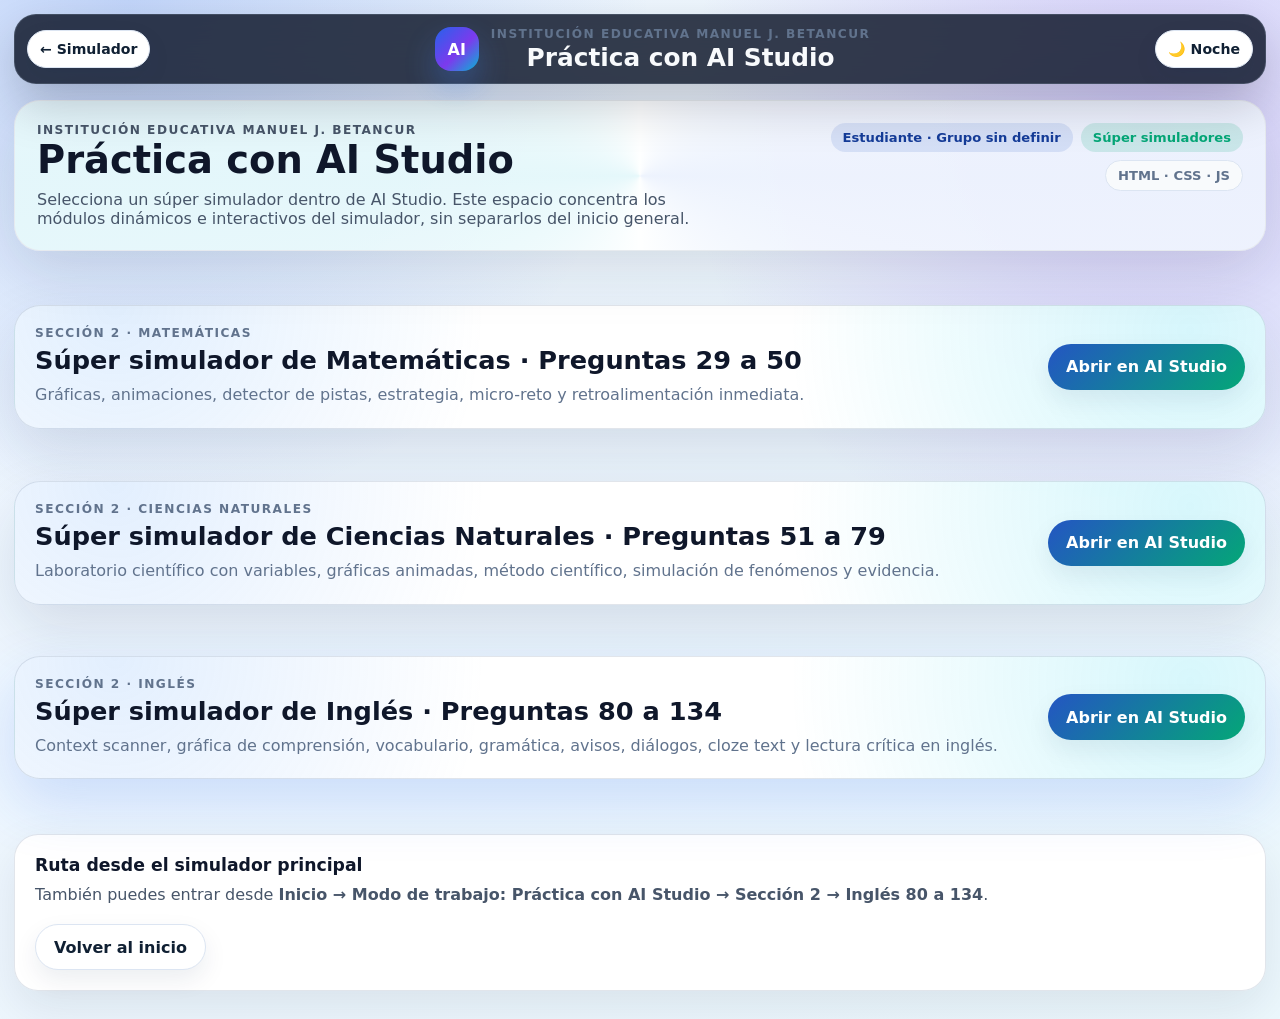
==== commit 3d79ce6f: "Add files via upload" ====
--- a/ai-studio-practica.html
+++ b/ai-studio-practica.html
@@ -19,7 +19,7 @@
           <h1>Práctica con AI Studio</h1>
         </div>
       </div>
-      <div class="ai-top-actions"><button class="ghost-btn compact" type="button" id="aiThemeToggle">🌙 Noche</button><a class="ghost-btn compact" href="dashboard.html">Dashboard</a></div>
+      <div class="ai-top-actions"><button class="ghost-btn compact" type="button" id="aiThemeToggle">🌙 Noche</button></div>
     </header>
 
     <main id="aiStudioApp" class="ai-practice-main">
--- a/styles.css
+++ b/styles.css
@@ -11,6 +11,7 @@
   --warning: #f59e0b;
   --danger: #d94f4f;
   --shadow: 0 24px 60px rgba(17, 36, 75, 0.12);
+  --shadow-soft: 0 16px 42px rgba(17, 36, 75, 0.10);
   --radius: 22px;
   --radius-sm: 14px;
 }
@@ -3519,7 +3520,7 @@
   border-radius: 22px;
   border: 1px solid var(--line);
   background: rgba(15, 23, 42, 0.45);
-  box-shadow: var(--shadow-soft);
+  box-shadow: var(--shadow);
 }
 
 .notebook-embed-wrap iframe {
@@ -4030,7 +4031,7 @@
   font-weight: 900;
   cursor: pointer;
   font-size: 0.78rem;
-  box-shadow: var(--shadow-soft);
+  box-shadow: var(--shadow);
 }
 
 .dashboard-inline-btn:disabled {
@@ -5222,6 +5223,7 @@
   --ai-accent: #06b6d4;
   --ai-success: #10b981;
   --ai-danger: #ef4444;
+  --ai-shadow-soft: 0 18px 48px rgba(15, 23, 42, .10);
 }
 [data-ai-theme="dark"] {
   --ai-bg: #060b18;
@@ -5235,6 +5237,7 @@
   --ai-accent: #22d3ee;
   --ai-success: #34d399;
   --ai-danger: #fb7185;
+  --ai-shadow-soft: 0 18px 48px rgba(0, 0, 0, .28);
 }
 .ai-practice-page.ai-day,
 .ai-practice-page.ai-night {
@@ -7384,7 +7387,54 @@
   .math-super-table > div { min-width: 520px; }
 }
 
-/* Acceso rápido al súper simulador de Matemáticas */
+
+.ai-studio-route-card {
+  display: grid;
+  grid-template-columns: minmax(0, 1fr) auto;
+  gap: 18px;
+  align-items: center;
+  margin: 18px 0;
+  padding: 20px;
+  border: 1px solid var(--line);
+  border-radius: 26px;
+  background:
+    radial-gradient(circle at 8% 0%, rgba(36,85,195,.14), transparent 32%),
+    radial-gradient(circle at 94% 20%, rgba(4,167,119,.13), transparent 34%),
+    var(--panel);
+  box-shadow: var(--shadow);
+}
+.ai-studio-route-card h3 { margin: 4px 0 8px; font-size: clamp(1.05rem, 2.6vw, 1.35rem); }
+.ai-studio-route-card p { color: var(--muted); line-height: 1.55; margin-bottom: 0; }
+@media (max-width: 760px) { .ai-studio-route-card { grid-template-columns: 1fr; } }
+
+.ai-studio-catalog {
+  display: grid;
+  gap: 16px;
+  margin: 20px 0;
+}
+.ai-studio-catalog .super-launch-card {
+  border-color: var(--ai-border);
+  background:
+    radial-gradient(circle at 8% 0%, rgba(96,165,250,.18), transparent 32%),
+    radial-gradient(circle at 94% 20%, rgba(34,211,238,.18), transparent 34%),
+    var(--ai-card);
+}
+.ai-studio-catalog .super-launch-card.featured {
+  box-shadow: 0 24px 60px rgba(37, 99, 235, .18);
+  transform: translateY(-1px);
+}
+.ai-route-help {
+  padding: 20px;
+  border-radius: 24px;
+  border: 1px solid var(--ai-border);
+  background: var(--ai-card);
+  color: var(--ai-text);
+  box-shadow: 0 18px 48px rgba(15, 23, 42, .09);
+}
+.ai-route-help h3 { margin: 0 0 8px; }
+.ai-route-help p { color: var(--ai-muted); line-height: 1.55; }
+
+/* Tarjetas de súper simuladores AI Studio */
 .super-launch-card {
   display: grid;
   grid-template-columns: minmax(0, 1fr) auto;
@@ -7397,8 +7447,8 @@
   background:
     radial-gradient(circle at 8% 0%, rgba(96,165,250,.18), transparent 32%),
     radial-gradient(circle at 94% 20%, rgba(34,211,238,.18), transparent 34%),
-    var(--card);
-  box-shadow: var(--shadow-soft);
+    var(--panel);
+  box-shadow: var(--shadow);
 }
 .super-launch-card h3 {
   margin: 4px 0 8px;
@@ -7763,3 +7813,912 @@
   .english-bar-row { grid-template-columns: 82px 1fr 42px; }
   .english-soundboard { min-height: 180px; }
 }
+
+/* =========================================================
+   Corrección de contraste día/noche · Práctica con AI Studio
+   Tablas y recursos HTML de Inglés, Matemáticas y Ciencias
+   ========================================================= */
+.ai-practice-page .ai-resource-card,
+.ai-practice-page .concept-card {
+  color: var(--ai-text);
+}
+
+.ai-practice-page .ai-resource-card .table-wrap,
+.ai-practice-page .concept-card .table-wrap,
+.ai-practice-page .question-resource .table-wrap {
+  background: var(--ai-card);
+  border-color: var(--ai-border);
+  box-shadow: 0 12px 30px rgba(15, 23, 42, .07);
+}
+
+.ai-practice-page .ai-resource-card table,
+.ai-practice-page .concept-card table,
+.ai-practice-page .question-resource table,
+.ai-practice-page .data-table,
+.ai-practice-page .structure-table,
+.ai-practice-page .mini-table {
+  background: var(--ai-card);
+  color: var(--ai-text);
+}
+
+.ai-practice-page .ai-resource-card th,
+.ai-practice-page .concept-card th,
+.ai-practice-page .question-resource th,
+.ai-practice-page .data-table th,
+.ai-practice-page .structure-table th,
+.ai-practice-page .mini-table th {
+  background: var(--ai-card-2);
+  color: var(--ai-muted);
+  border-color: var(--ai-border);
+}
+
+.ai-practice-page .ai-resource-card td,
+.ai-practice-page .concept-card td,
+.ai-practice-page .question-resource td,
+.ai-practice-page .data-table td,
+.ai-practice-page .structure-table td,
+.ai-practice-page .mini-table td {
+  background: rgba(255, 255, 255, .72);
+  color: var(--ai-text);
+  border-color: var(--ai-border);
+}
+
+.ai-practice-page .ai-resource-card tr:nth-child(even) td,
+.ai-practice-page .concept-card tr:nth-child(even) td,
+.ai-practice-page .question-resource tr:nth-child(even) td,
+.ai-practice-page .data-table tr:nth-child(even) td,
+.ai-practice-page .structure-table tr:nth-child(even) td,
+.ai-practice-page .mini-table tr:nth-child(even) td {
+  background: rgba(241, 245, 249, .92);
+}
+
+.ai-practice-page.ai-day .ai-resource-card .table-wrap,
+.ai-practice-page.ai-day .concept-card .table-wrap,
+.ai-practice-page.ai-day .question-resource .table-wrap {
+  background: #ffffff;
+  border-color: rgba(148, 163, 184, .42);
+}
+
+.ai-practice-page.ai-day .ai-resource-card th,
+.ai-practice-page.ai-day .concept-card th,
+.ai-practice-page.ai-day .question-resource th,
+.ai-practice-page.ai-day .data-table th,
+.ai-practice-page.ai-day .structure-table th,
+.ai-practice-page.ai-day .mini-table th {
+  background: #eef2f7;
+  color: #334155;
+}
+
+.ai-practice-page.ai-day .ai-resource-card td,
+.ai-practice-page.ai-day .concept-card td,
+.ai-practice-page.ai-day .question-resource td,
+.ai-practice-page.ai-day .data-table td,
+.ai-practice-page.ai-day .structure-table td,
+.ai-practice-page.ai-day .mini-table td {
+  background: #ffffff;
+  color: #0f172a;
+}
+
+.ai-practice-page.ai-day .ai-resource-card tr:nth-child(even) td,
+.ai-practice-page.ai-day .concept-card tr:nth-child(even) td,
+.ai-practice-page.ai-day .question-resource tr:nth-child(even) td,
+.ai-practice-page.ai-day .data-table tr:nth-child(even) td,
+.ai-practice-page.ai-day .structure-table tr:nth-child(even) td,
+.ai-practice-page.ai-day .mini-table tr:nth-child(even) td {
+  background: #f8fafc;
+}
+
+.ai-practice-page.ai-night .ai-resource-card .table-wrap,
+.ai-practice-page.ai-night .concept-card .table-wrap,
+.ai-practice-page.ai-night .question-resource .table-wrap {
+  background: rgba(2, 6, 23, .88);
+  border-color: rgba(148, 163, 184, .32);
+  box-shadow: 0 18px 44px rgba(0, 0, 0, .28);
+}
+
+.ai-practice-page.ai-night .ai-resource-card table,
+.ai-practice-page.ai-night .concept-card table,
+.ai-practice-page.ai-night .question-resource table,
+.ai-practice-page.ai-night .data-table,
+.ai-practice-page.ai-night .structure-table,
+.ai-practice-page.ai-night .mini-table {
+  background: rgba(15, 23, 42, .96);
+  color: #f8fafc;
+}
+
+.ai-practice-page.ai-night .ai-resource-card th,
+.ai-practice-page.ai-night .concept-card th,
+.ai-practice-page.ai-night .question-resource th,
+.ai-practice-page.ai-night .data-table th,
+.ai-practice-page.ai-night .structure-table th,
+.ai-practice-page.ai-night .mini-table th {
+  background: rgba(30, 41, 59, .98);
+  color: #e2e8f0;
+  border-color: rgba(148, 163, 184, .30);
+}
+
+.ai-practice-page.ai-night .ai-resource-card td,
+.ai-practice-page.ai-night .concept-card td,
+.ai-practice-page.ai-night .question-resource td,
+.ai-practice-page.ai-night .data-table td,
+.ai-practice-page.ai-night .structure-table td,
+.ai-practice-page.ai-night .mini-table td {
+  background: rgba(15, 23, 42, .94);
+  color: #f8fafc;
+  border-color: rgba(148, 163, 184, .26);
+}
+
+.ai-practice-page.ai-night .ai-resource-card tr:nth-child(even) td,
+.ai-practice-page.ai-night .concept-card tr:nth-child(even) td,
+.ai-practice-page.ai-night .question-resource tr:nth-child(even) td,
+.ai-practice-page.ai-night .data-table tr:nth-child(even) td,
+.ai-practice-page.ai-night .structure-table tr:nth-child(even) td,
+.ai-practice-page.ai-night .mini-table tr:nth-child(even) td {
+  background: rgba(30, 41, 59, .88);
+}
+
+.ai-practice-page.ai-night .ai-resource-card em,
+.ai-practice-page.ai-night .concept-card em,
+.ai-practice-page.ai-night .question-resource em {
+  color: #bfdbfe;
+}
+
+.ai-practice-page.ai-night .ai-resource-card strong,
+.ai-practice-page.ai-night .concept-card strong,
+.ai-practice-page.ai-night .question-resource strong {
+  color: #ffffff;
+}
+
+/* =========================================================
+   Revisión funcional AI Studio · Selección de respuestas + modo noche
+   ========================================================= */
+.ai-option,
+.english-option-grid button,
+.natural-option-grid button,
+.social-option-grid button,
+.critical-option-grid button,
+.math-super-final {
+  position: relative;
+  z-index: 1;
+  pointer-events: auto;
+  user-select: none;
+}
+
+.ai-option span,
+.english-option-grid button *,
+.natural-option-grid button *,
+.social-option-grid button *,
+.critical-option-grid button *,
+.math-super-final * {
+  pointer-events: none;
+}
+
+.ai-option.selected,
+.english-option-grid button.selected,
+.natural-option-grid button.selected,
+.social-option-grid button.selected,
+.critical-option-grid button.selected,
+.math-super-final.selected {
+  transform: translateY(-1px);
+  box-shadow: 0 12px 26px rgba(37, 99, 235, .16);
+}
+
+.ai-practice-page.ai-night {
+  --ai-bg: #020617;
+  --ai-card: rgba(11, 18, 32, .97);
+  --ai-card-2: rgba(17, 24, 39, .96);
+  --ai-text: #f8fafc;
+  --ai-muted: #dbeafe;
+  --ai-border: rgba(148, 163, 184, .34);
+  background:
+    radial-gradient(circle at 8% -4%, rgba(37, 99, 235, .28), transparent 28%),
+    radial-gradient(circle at 94% 5%, rgba(124, 58, 237, .24), transparent 30%),
+    radial-gradient(circle at 50% 110%, rgba(6, 182, 212, .14), transparent 36%),
+    linear-gradient(180deg, #020617 0%, #071225 48%, #0f172a 100%) !important;
+  color: #f8fafc !important;
+}
+
+.ai-practice-page.ai-night .mobile-app-shell,
+.ai-practice-page.ai-night .ai-practice-main {
+  background: transparent !important;
+}
+
+.ai-practice-page.ai-night .ai-practice-topbar {
+  background: rgba(2, 6, 23, .92) !important;
+  border-color: rgba(148, 163, 184, .30) !important;
+  box-shadow: 0 18px 48px rgba(0, 0, 0, .34) !important;
+}
+
+.ai-practice-page.ai-night .ai-hero-panel,
+.ai-practice-page.ai-night .ai-progress-card,
+.ai-practice-page.ai-night .ai-question-card,
+.ai-practice-page.ai-night .ai-panel,
+.ai-practice-page.ai-night .loading-card,
+.ai-practice-page.ai-night .ai-resource-card,
+.ai-practice-page.ai-night .question-prompt,
+.ai-practice-page.ai-night .english-card,
+.ai-practice-page.ai-night .natural-card,
+.ai-practice-page.ai-night .social-card,
+.ai-practice-page.ai-night .critical-card,
+.ai-practice-page.ai-night .math-super-card,
+.ai-practice-page.ai-night .math-super-panel {
+  background: rgba(11, 18, 32, .97) !important;
+  color: #f8fafc !important;
+  border-color: rgba(148, 163, 184, .30) !important;
+}
+
+.ai-practice-page.ai-night .ai-hero-panel p,
+.ai-practice-page.ai-night .question-copy p,
+.ai-practice-page.ai-night .sim-subtitle,
+.ai-practice-page.ai-night .ai-small-note,
+.ai-practice-page.ai-night .english-card p,
+.ai-practice-page.ai-night .natural-card p,
+.ai-practice-page.ai-night .social-card p,
+.ai-practice-page.ai-night .critical-card p,
+.ai-practice-page.ai-night .math-super-card p,
+.ai-practice-page.ai-night .math-super-panel p {
+  color: #dbeafe !important;
+}
+
+.ai-practice-page.ai-night .ai-option,
+.ai-practice-page.ai-night .english-option-grid button,
+.ai-practice-page.ai-night .natural-option-grid button,
+.ai-practice-page.ai-night .social-option-grid button,
+.ai-practice-page.ai-night .critical-option-grid button,
+.ai-practice-page.ai-night .math-super-final {
+  background: rgba(17, 24, 39, .98) !important;
+  color: #f8fafc !important;
+  border-color: rgba(148, 163, 184, .36) !important;
+}
+
+.ai-practice-page.ai-night .ai-option:hover,
+.ai-practice-page.ai-night .ai-option.selected,
+.ai-practice-page.ai-night .english-option-grid button:hover,
+.ai-practice-page.ai-night .english-option-grid button.selected,
+.ai-practice-page.ai-night .natural-option-grid button:hover,
+.ai-practice-page.ai-night .natural-option-grid button.selected,
+.ai-practice-page.ai-night .social-option-grid button:hover,
+.ai-practice-page.ai-night .social-option-grid button.selected,
+.ai-practice-page.ai-night .critical-option-grid button:hover,
+.ai-practice-page.ai-night .critical-option-grid button.selected,
+.ai-practice-page.ai-night .math-super-final:hover,
+.ai-practice-page.ai-night .math-super-final.selected {
+  background: rgba(37, 99, 235, .24) !important;
+  border-color: rgba(96, 165, 250, .75) !important;
+}
+
+.ai-practice-page.ai-night .ai-option.correct,
+.ai-practice-page.ai-night .english-option-grid button.correct,
+.ai-practice-page.ai-night .natural-option-grid button.correct,
+.ai-practice-page.ai-night .social-option-grid button.correct,
+.ai-practice-page.ai-night .critical-option-grid button.correct,
+.ai-practice-page.ai-night .math-super-final.correct {
+  background: rgba(16, 185, 129, .22) !important;
+  border-color: rgba(52, 211, 153, .78) !important;
+  color: #ecfdf5 !important;
+}
+
+.ai-practice-page.ai-night .ai-option.incorrect,
+.ai-practice-page.ai-night .english-option-grid button.incorrect,
+.ai-practice-page.ai-night .natural-option-grid button.incorrect,
+.ai-practice-page.ai-night .social-option-grid button.incorrect,
+.ai-practice-page.ai-night .critical-option-grid button.incorrect,
+.ai-practice-page.ai-night .math-super-final.wrong {
+  background: rgba(239, 68, 68, .20) !important;
+  border-color: rgba(248, 113, 113, .78) !important;
+  color: #fff1f2 !important;
+}
+
+.ai-practice-page.ai-night .option-letter,
+.ai-practice-page.ai-night .english-option-grid button b,
+.ai-practice-page.ai-night .natural-option-grid button b,
+.ai-practice-page.ai-night .social-option-grid button b,
+.ai-practice-page.ai-night .critical-option-grid button b,
+.ai-practice-page.ai-night .math-super-final b {
+  background: rgba(96, 165, 250, .20) !important;
+  color: #bfdbfe !important;
+}
+
+.ai-practice-page.ai-night .progress-bar,
+.ai-practice-page.ai-night .english-bar-row div,
+.ai-practice-page.ai-night .english-mini-row div,
+.ai-practice-page.ai-night .natural-bar-row div,
+.ai-practice-page.ai-night .natural-mini-row div,
+.ai-practice-page.ai-night .social-bar-row div,
+.ai-practice-page.ai-night .social-mini-row div,
+.ai-practice-page.ai-night .critical-bar-row div,
+.ai-practice-page.ai-night .critical-mini-row div,
+.ai-practice-page.ai-night .math-super-bar-row div {
+  background: rgba(30, 41, 59, .95) !important;
+}
+
+.ai-practice-page.ai-night input[type="range"] {
+  accent-color: #60a5fa;
+}
+
+/* =========================================================
+   Ajuste final AI Studio · contraste de fórmulas + preguntas/respondidas
+   ========================================================= */
+.ai-practice-page .formula-box,
+.ai-practice-page .icfes-fare-card .formula-box {
+  background: #ffffff !important;
+  color: #0f172a !important;
+  border-color: rgba(148, 163, 184, .45) !important;
+  box-shadow: 0 12px 26px rgba(15, 23, 42, .08);
+}
+
+.ai-practice-page .formula-box span,
+.ai-practice-page .formula-box strong,
+.ai-practice-page .formula-box em,
+.ai-practice-page .icfes-fare-card .formula-box span,
+.ai-practice-page .icfes-fare-card .formula-box strong,
+.ai-practice-page .icfes-fare-card .formula-box em {
+  color: #0f172a !important;
+  opacity: 1 !important;
+  text-shadow: none !important;
+}
+
+.ai-practice-page .formula-box strong,
+.ai-practice-page .icfes-fare-card .formula-box strong {
+  color: #1d4ed8 !important;
+}
+
+.ai-practice-page.ai-night .formula-box,
+.ai-practice-page.ai-night .icfes-fare-card .formula-box {
+  background: linear-gradient(135deg, rgba(15, 23, 42, .98), rgba(30, 41, 59, .96)) !important;
+  color: #f8fafc !important;
+  border-color: rgba(96, 165, 250, .55) !important;
+  box-shadow: inset 0 0 0 1px rgba(255,255,255,.04), 0 18px 42px rgba(0, 0, 0, .34) !important;
+}
+
+.ai-practice-page.ai-night .formula-box span,
+.ai-practice-page.ai-night .formula-box em,
+.ai-practice-page.ai-night .icfes-fare-card .formula-box span,
+.ai-practice-page.ai-night .icfes-fare-card .formula-box em {
+  color: #f8fafc !important;
+  opacity: 1 !important;
+}
+
+.ai-practice-page.ai-night .formula-box strong,
+.ai-practice-page.ai-night .icfes-fare-card .formula-box strong {
+  color: #93c5fd !important;
+}
+
+.ai-practice-page .ai-nav-dot.answered {
+  color: #ffffff !important;
+  font-weight: 950;
+  border-color: rgba(14, 165, 233, .72) !important;
+  background: linear-gradient(135deg, #0ea5e9, #2563eb) !important;
+  box-shadow: 0 9px 22px rgba(37, 99, 235, .30), inset 0 0 0 1px rgba(255,255,255,.22) !important;
+}
+
+.ai-practice-page .ai-nav-dot.answered-correct {
+  background: linear-gradient(135deg, #16a34a, #059669) !important;
+  border-color: rgba(34, 197, 94, .82) !important;
+  box-shadow: 0 9px 22px rgba(22, 163, 74, .30), inset 0 0 0 1px rgba(255,255,255,.22) !important;
+}
+
+.ai-practice-page .ai-nav-dot.answered-wrong {
+  background: linear-gradient(135deg, #f97316, #dc2626) !important;
+  border-color: rgba(248, 113, 113, .86) !important;
+  box-shadow: 0 9px 22px rgba(220, 38, 38, .28), inset 0 0 0 1px rgba(255,255,255,.22) !important;
+}
+
+.ai-practice-page .ai-nav-dot.active.answered,
+.ai-practice-page .ai-nav-dot.active.answered-correct,
+.ai-practice-page .ai-nav-dot.active.answered-wrong {
+  transform: translateY(-2px) scale(1.08);
+  outline: 3px solid rgba(250, 204, 21, .78);
+  outline-offset: 2px;
+}
+
+.ai-practice-page .ai-option.selected,
+.ai-practice-page .english-option-grid button.selected,
+.ai-practice-page .natural-option-grid button.selected,
+.ai-practice-page .social-option-grid button.selected,
+.ai-practice-page .critical-option-grid button.selected,
+.ai-practice-page .math-super-final.selected {
+  border-color: rgba(37, 99, 235, .85) !important;
+  background: linear-gradient(135deg, rgba(37, 99, 235, .18), rgba(6, 182, 212, .16)) !important;
+  box-shadow: 0 14px 30px rgba(37, 99, 235, .20), inset 0 0 0 1px rgba(255,255,255,.32) !important;
+}
+
+.ai-practice-page .ai-option.correct,
+.ai-practice-page .english-option-grid button.correct,
+.ai-practice-page .natural-option-grid button.correct,
+.ai-practice-page .social-option-grid button.correct,
+.ai-practice-page .critical-option-grid button.correct,
+.ai-practice-page .math-super-final.correct {
+  border-color: rgba(22, 163, 74, .88) !important;
+  background: linear-gradient(135deg, rgba(34, 197, 94, .24), rgba(16, 185, 129, .18)) !important;
+  color: #052e16 !important;
+}
+
+.ai-practice-page .ai-option.incorrect,
+.ai-practice-page .english-option-grid button.incorrect,
+.ai-practice-page .natural-option-grid button.incorrect,
+.ai-practice-page .social-option-grid button.incorrect,
+.ai-practice-page .critical-option-grid button.incorrect,
+.ai-practice-page .math-super-final.wrong {
+  border-color: rgba(220, 38, 38, .86) !important;
+  background: linear-gradient(135deg, rgba(248, 113, 113, .24), rgba(249, 115, 22, .16)) !important;
+  color: #450a0a !important;
+}
+
+.ai-practice-page.ai-night .ai-nav-dot.answered,
+.ai-practice-page.ai-night .ai-nav-dot.answered-correct,
+.ai-practice-page.ai-night .ai-nav-dot.answered-wrong {
+  color: #ffffff !important;
+}
+
+.ai-practice-page.ai-night .ai-option.selected,
+.ai-practice-page.ai-night .english-option-grid button.selected,
+.ai-practice-page.ai-night .natural-option-grid button.selected,
+.ai-practice-page.ai-night .social-option-grid button.selected,
+.ai-practice-page.ai-night .critical-option-grid button.selected,
+.ai-practice-page.ai-night .math-super-final.selected {
+  border-color: rgba(147, 197, 253, .90) !important;
+  background: linear-gradient(135deg, rgba(37, 99, 235, .34), rgba(6, 182, 212, .20)) !important;
+  color: #eff6ff !important;
+  box-shadow: 0 16px 34px rgba(37, 99, 235, .30), inset 0 0 0 1px rgba(255,255,255,.12) !important;
+}
+
+.ai-practice-page.ai-night .ai-option.correct,
+.ai-practice-page.ai-night .english-option-grid button.correct,
+.ai-practice-page.ai-night .natural-option-grid button.correct,
+.ai-practice-page.ai-night .social-option-grid button.correct,
+.ai-practice-page.ai-night .critical-option-grid button.correct,
+.ai-practice-page.ai-night .math-super-final.correct {
+  border-color: rgba(74, 222, 128, .95) !important;
+  background: linear-gradient(135deg, rgba(22, 163, 74, .38), rgba(16, 185, 129, .24)) !important;
+  color: #ecfdf5 !important;
+}
+
+.ai-practice-page.ai-night .ai-option.incorrect,
+.ai-practice-page.ai-night .english-option-grid button.incorrect,
+.ai-practice-page.ai-night .natural-option-grid button.incorrect,
+.ai-practice-page.ai-night .social-option-grid button.incorrect,
+.ai-practice-page.ai-night .critical-option-grid button.incorrect,
+.ai-practice-page.ai-night .math-super-final.wrong {
+  border-color: rgba(252, 165, 165, .95) !important;
+  background: linear-gradient(135deg, rgba(220, 38, 38, .36), rgba(249, 115, 22, .20)) !important;
+  color: #fff1f2 !important;
+}
+
+.ai-practice-page .ai-option.correct .option-letter,
+.ai-practice-page .english-option-grid button.correct b,
+.ai-practice-page .natural-option-grid button.correct b,
+.ai-practice-page .social-option-grid button.correct b,
+.ai-practice-page .critical-option-grid button.correct b,
+.ai-practice-page .math-super-final.correct b {
+  background: #16a34a !important;
+  color: #ffffff !important;
+}
+
+.ai-practice-page .ai-option.incorrect .option-letter,
+.ai-practice-page .english-option-grid button.incorrect b,
+.ai-practice-page .natural-option-grid button.incorrect b,
+.ai-practice-page .social-option-grid button.incorrect b,
+.ai-practice-page .critical-option-grid button.incorrect b,
+.ai-practice-page .math-super-final.wrong b {
+  background: #dc2626 !important;
+  color: #ffffff !important;
+}
+
+.ai-practice-page .english-option-grid button span,
+.ai-practice-page .natural-option-grid button span,
+.ai-practice-page .social-option-grid button span,
+.ai-practice-page .critical-option-grid button span,
+.ai-practice-page .ai-option span:not(.option-letter) {
+  color: inherit !important;
+}
+
+
+/* =========================================================
+   Ajuste solicitado · AI Studio sin Dashboard + contraste total
+   modo oscuro en todos los recursos de preguntas
+   ========================================================= */
+.ai-practice-page .ai-top-actions a[href*="dashboard"],
+.ai-practice-page a[href="dashboard.html"] {
+  display: none !important;
+}
+
+.ai-practice-page.ai-night,
+.ai-practice-page.ai-night .ai-practice-shell,
+.ai-practice-page.ai-night .mobile-app-shell {
+  background-color: #020617 !important;
+  color: #f8fafc !important;
+}
+
+.ai-practice-page.ai-night .ai-practice-brand h1,
+.ai-practice-page.ai-night h1,
+.ai-practice-page.ai-night h2,
+.ai-practice-page.ai-night h3,
+.ai-practice-page.ai-night h4,
+.ai-practice-page.ai-night h5,
+.ai-practice-page.ai-night h6,
+.ai-practice-page.ai-night .eyebrow,
+.ai-practice-page.ai-night .question-title,
+.ai-practice-page.ai-night .prompt,
+.ai-practice-page.ai-night .subtle-title,
+.ai-practice-page.ai-night .resource-title,
+.ai-practice-page.ai-night .graph-title,
+.ai-practice-page.ai-night .chart-small-title,
+.ai-practice-page.ai-night .reading-instruction {
+  color: #f8fafc !important;
+  opacity: 1 !important;
+}
+
+.ai-practice-page.ai-night p,
+.ai-practice-page.ai-night li,
+.ai-practice-page.ai-night label,
+.ai-practice-page.ai-night small,
+.ai-practice-page.ai-night figcaption,
+.ai-practice-page.ai-night .footer-note,
+.ai-practice-page.ai-night .source-note,
+.ai-practice-page.ai-night .resource-note,
+.ai-practice-page.ai-night .resource-footnote,
+.ai-practice-page.ai-night .reading-note,
+.ai-practice-page.ai-night .reading-source,
+.ai-practice-page.ai-night .ai-feedback,
+.ai-practice-page.ai-night .ai-small-note,
+.ai-practice-page.ai-night .question-copy,
+.ai-practice-page.ai-night .question-copy p,
+.ai-practice-page.ai-night .question-prompt,
+.ai-practice-page.ai-night .progress-top,
+.ai-practice-page.ai-night .scanner-grid p,
+.ai-practice-page.ai-night .stepper-card p {
+  color: #e2e8f0 !important;
+  opacity: 1 !important;
+}
+
+.ai-practice-page.ai-night strong,
+.ai-practice-page.ai-night b,
+.ai-practice-page.ai-night em,
+.ai-practice-page.ai-night span:not(.pill):not(.option-letter):not(.ai-badge) {
+  color: inherit;
+  opacity: 1 !important;
+}
+
+.ai-practice-page.ai-night .ai-resource-card,
+.ai-practice-page.ai-night .question-resource,
+.ai-practice-page.ai-night .concept-card,
+.ai-practice-page.ai-night .data-card,
+.ai-practice-page.ai-night .info-card,
+.ai-practice-page.ai-night .graph-card,
+.ai-practice-page.ai-night .chart-card,
+.ai-practice-page.ai-night .reading-card,
+.ai-practice-page.ai-night .procedure-card,
+.ai-practice-page.ai-night .fragment-card,
+.ai-practice-page.ai-night .caption-box,
+.ai-practice-page.ai-night .formula-card,
+.ai-practice-page.ai-night .formula-note,
+.ai-practice-page.ai-night .route-card,
+.ai-practice-page.ai-night .science-diagram-card,
+.ai-practice-page.ai-night .science-graph-card,
+.ai-practice-page.ai-night .wifi-board section,
+.ai-practice-page.ai-night .wave-options figure,
+.ai-practice-page.ai-night .evolution-options figure,
+.ai-practice-page.ai-night .force-graphs-grid figure,
+.ai-practice-page.ai-night .scalp-visual-grid > *,
+.ai-practice-page.ai-night .model-grid > *,
+.ai-practice-page.ai-night .mini-model,
+.ai-practice-page.ai-night .svg-panel,
+.ai-practice-page.ai-night .boxplot-card,
+.ai-practice-page.ai-night .malaria-card,
+.ai-practice-page.ai-night .mineral-card,
+.ai-practice-page.ai-night .chemistry-card,
+.ai-practice-page.ai-night .scalp-card {
+  background: linear-gradient(180deg, rgba(15, 23, 42, .98), rgba(11, 18, 32, .96)) !important;
+  color: #f8fafc !important;
+  border-color: rgba(148, 163, 184, .34) !important;
+  box-shadow: 0 18px 44px rgba(0, 0, 0, .28) !important;
+}
+
+.ai-practice-page.ai-night .ai-resource-card *,
+.ai-practice-page.ai-night .question-resource *,
+.ai-practice-page.ai-night .concept-card *,
+.ai-practice-page.ai-night .data-card *,
+.ai-practice-page.ai-night .info-card *,
+.ai-practice-page.ai-night .graph-card *,
+.ai-practice-page.ai-night .chart-card *,
+.ai-practice-page.ai-night .reading-card *,
+.ai-practice-page.ai-night .procedure-card *,
+.ai-practice-page.ai-night .fragment-card *,
+.ai-practice-page.ai-night .formula-card *,
+.ai-practice-page.ai-night .route-card *,
+.ai-practice-page.ai-night .science-graph-card *,
+.ai-practice-page.ai-night .science-diagram-card * {
+  color: inherit;
+  opacity: 1 !important;
+}
+
+.ai-practice-page.ai-night .ai-resource-card a,
+.ai-practice-page.ai-night .question-resource a,
+.ai-practice-page.ai-night .concept-card a,
+.ai-practice-page.ai-night .reading-card a {
+  color: #93c5fd !important;
+}
+
+.ai-practice-page.ai-night .formula-box,
+.ai-practice-page.ai-night .formula-inline,
+.ai-practice-page.ai-night .formula-box-wide,
+.ai-practice-page.ai-night .icfes-formula-comparison,
+.ai-practice-page.ai-night .live-formula-card,
+.ai-practice-page.ai-night .average-formula,
+.ai-practice-page.ai-night .english-result-card,
+.ai-practice-page.ai-night .combo-result,
+.ai-practice-page.ai-night .order-card,
+.ai-practice-page.ai-night .phase-output,
+.ai-practice-page.ai-night .word-feedback,
+.ai-practice-page.ai-night .english-feedback,
+.ai-practice-page.ai-night .math-super-feedback,
+.ai-practice-page.ai-night .natural-feedback,
+.ai-practice-page.ai-night .social-feedback,
+.ai-practice-page.ai-night .critical-feedback {
+  background: linear-gradient(135deg, rgba(15, 23, 42, .99), rgba(30, 41, 59, .96)) !important;
+  color: #f8fafc !important;
+  border-color: rgba(96, 165, 250, .52) !important;
+}
+
+.ai-practice-page.ai-night .formula-box *,
+.ai-practice-page.ai-night .formula-inline *,
+.ai-practice-page.ai-night .formula-box-wide *,
+.ai-practice-page.ai-night .icfes-formula-comparison *,
+.ai-practice-page.ai-night .live-formula-card *,
+.ai-practice-page.ai-night .average-formula *,
+.ai-practice-page.ai-night .english-result-card *,
+.ai-practice-page.ai-night .combo-result *,
+.ai-practice-page.ai-night .order-card *,
+.ai-practice-page.ai-night .phase-output *,
+.ai-practice-page.ai-night .word-feedback *,
+.ai-practice-page.ai-night .english-feedback * {
+  color: #f8fafc !important;
+  opacity: 1 !important;
+  text-shadow: none !important;
+}
+
+.ai-practice-page.ai-night .table-wrap,
+.ai-practice-page.ai-night .science-table-wrap,
+.ai-practice-page.ai-night .icfes-table-wrap,
+.ai-practice-page.ai-night .option-table-wrap,
+.ai-practice-page.ai-night table,
+.ai-practice-page.ai-night .data-table,
+.ai-practice-page.ai-night .structure-table,
+.ai-practice-page.ai-night .option-table,
+.ai-practice-page.ai-night .mini-table,
+.ai-practice-page.ai-night .fare-table,
+.ai-practice-page.ai-night .symptoms-table,
+.ai-practice-page.ai-night .icfes-table {
+  background: #0b1220 !important;
+  color: #f8fafc !important;
+  border-color: rgba(148, 163, 184, .36) !important;
+}
+
+.ai-practice-page.ai-night th,
+.ai-practice-page.ai-night td,
+.ai-practice-page.ai-night .structure-table td,
+.ai-practice-page.ai-night .data-table td,
+.ai-practice-page.ai-night .data-table th,
+.ai-practice-page.ai-night .option-table td,
+.ai-practice-page.ai-night .option-table th,
+.ai-practice-page.ai-night .mini-table td,
+.ai-practice-page.ai-night .mini-table th,
+.ai-practice-page.ai-night .fare-table td,
+.ai-practice-page.ai-night .fare-table th,
+.ai-practice-page.ai-night .symptoms-table td,
+.ai-practice-page.ai-night .symptoms-table th {
+  background: #101827 !important;
+  color: #f8fafc !important;
+  border-color: rgba(148, 163, 184, .34) !important;
+  opacity: 1 !important;
+}
+
+.ai-practice-page.ai-night thead th,
+.ai-practice-page.ai-night .structure-table thead th,
+.ai-practice-page.ai-night .data-table thead th,
+.ai-practice-page.ai-night .option-table thead th,
+.ai-practice-page.ai-night .mini-table thead th {
+  background: #1e293b !important;
+  color: #dbeafe !important;
+}
+
+.ai-practice-page.ai-night tbody tr:nth-child(even) td,
+.ai-practice-page.ai-night .structure-table tr:nth-child(even) td,
+.ai-practice-page.ai-night .data-table tr:nth-child(even) td,
+.ai-practice-page.ai-night .option-table tr:nth-child(even) td,
+.ai-practice-page.ai-night .mini-table tr:nth-child(even) td {
+  background: #111f33 !important;
+}
+
+.ai-practice-page.ai-night .structure-table td::before,
+.ai-practice-page.ai-night .dashboard-table td::before {
+  color: #bfdbfe !important;
+}
+
+.ai-practice-page.ai-night .ai-option,
+.ai-practice-page.ai-night .english-option-grid button,
+.ai-practice-page.ai-night .natural-option-grid button,
+.ai-practice-page.ai-night .social-option-grid button,
+.ai-practice-page.ai-night .critical-option-grid button,
+.ai-practice-page.ai-night .math-super-final,
+.ai-practice-page.ai-night .route-btn,
+.ai-practice-page.ai-night .combo-btn,
+.ai-practice-page.ai-night .tax-btn,
+.ai-practice-page.ai-night .word-btn,
+.ai-practice-page.ai-night .clue-btn,
+.ai-practice-page.ai-night .confidence-btn,
+.ai-practice-page.ai-night .english-step,
+.ai-practice-page.ai-night .english-clue-buttons button,
+.ai-practice-page.ai-night .english-token-box button,
+.ai-practice-page.ai-night .natural-token-box button,
+.ai-practice-page.ai-night .social-token-box button,
+.ai-practice-page.ai-night .critical-token-box button,
+.ai-practice-page.ai-night .keyword-chip {
+  background: #111827 !important;
+  color: #f8fafc !important;
+  border-color: rgba(148, 163, 184, .42) !important;
+}
+
+.ai-practice-page.ai-night .ai-option *,
+.ai-practice-page.ai-night .english-option-grid button *,
+.ai-practice-page.ai-night .natural-option-grid button *,
+.ai-practice-page.ai-night .social-option-grid button *,
+.ai-practice-page.ai-night .critical-option-grid button *,
+.ai-practice-page.ai-night .math-super-final * {
+  color: inherit !important;
+}
+
+.ai-practice-page.ai-night .ai-option:hover,
+.ai-practice-page.ai-night .ai-option.selected,
+.ai-practice-page.ai-night .english-option-grid button:hover,
+.ai-practice-page.ai-night .english-option-grid button.selected,
+.ai-practice-page.ai-night .natural-option-grid button:hover,
+.ai-practice-page.ai-night .natural-option-grid button.selected,
+.ai-practice-page.ai-night .social-option-grid button:hover,
+.ai-practice-page.ai-night .social-option-grid button.selected,
+.ai-practice-page.ai-night .critical-option-grid button:hover,
+.ai-practice-page.ai-night .critical-option-grid button.selected,
+.ai-practice-page.ai-night .math-super-final:hover,
+.ai-practice-page.ai-night .math-super-final.selected {
+  background: linear-gradient(135deg, rgba(37, 99, 235, .48), rgba(6, 182, 212, .26)) !important;
+  color: #ffffff !important;
+  border-color: rgba(147, 197, 253, .95) !important;
+}
+
+.ai-practice-page.ai-night .ai-option.correct,
+.ai-practice-page.ai-night .english-option-grid button.correct,
+.ai-practice-page.ai-night .natural-option-grid button.correct,
+.ai-practice-page.ai-night .social-option-grid button.correct,
+.ai-practice-page.ai-night .critical-option-grid button.correct,
+.ai-practice-page.ai-night .math-super-final.correct {
+  background: linear-gradient(135deg, rgba(22, 163, 74, .44), rgba(16, 185, 129, .30)) !important;
+  color: #f0fdf4 !important;
+  border-color: rgba(134, 239, 172, .95) !important;
+}
+
+.ai-practice-page.ai-night .ai-option.incorrect,
+.ai-practice-page.ai-night .english-option-grid button.incorrect,
+.ai-practice-page.ai-night .natural-option-grid button.incorrect,
+.ai-practice-page.ai-night .social-option-grid button.incorrect,
+.ai-practice-page.ai-night .critical-option-grid button.incorrect,
+.ai-practice-page.ai-night .math-super-final.wrong {
+  background: linear-gradient(135deg, rgba(220, 38, 38, .42), rgba(249, 115, 22, .25)) !important;
+  color: #fff1f2 !important;
+  border-color: rgba(252, 165, 165, .96) !important;
+}
+
+.ai-practice-page.ai-night .option-letter,
+.ai-practice-page.ai-night .english-option-grid button b,
+.ai-practice-page.ai-night .natural-option-grid button b,
+.ai-practice-page.ai-night .social-option-grid button b,
+.ai-practice-page.ai-night .critical-option-grid button b,
+.ai-practice-page.ai-night .math-super-final b {
+  background: linear-gradient(135deg, #2563eb, #7c3aed) !important;
+  color: #ffffff !important;
+  border-color: rgba(255,255,255,.18) !important;
+}
+
+.ai-practice-page.ai-night .ai-nav-dot {
+  background: #e5e7eb !important;
+  color: #0f172a !important;
+  border-color: rgba(226, 232, 240, .70) !important;
+}
+
+.ai-practice-page.ai-night .ai-nav-dot.active {
+  background: linear-gradient(135deg, #2563eb, #7c3aed) !important;
+  color: #ffffff !important;
+}
+
+.ai-practice-page.ai-night .ai-nav-dot.answered,
+.ai-practice-page.ai-night .ai-nav-dot.answered-correct,
+.ai-practice-page.ai-night .ai-nav-dot.answered-wrong {
+  color: #ffffff !important;
+}
+
+.ai-practice-page.ai-night .ai-nav-dot.answered-correct {
+  background: linear-gradient(135deg, #16a34a, #059669) !important;
+}
+
+.ai-practice-page.ai-night .ai-nav-dot.answered-wrong {
+  background: linear-gradient(135deg, #f97316, #dc2626) !important;
+}
+
+.ai-practice-page.ai-night svg text,
+.ai-practice-page.ai-night .diagram-svg text,
+.ai-practice-page.ai-night .wave-svg text,
+.ai-practice-page.ai-night .mini-chart text,
+.ai-practice-page.ai-night .linechart-svg text,
+.ai-practice-page.ai-night .sci-plot text,
+.ai-practice-page.ai-night .polar-svg text,
+.ai-practice-page.ai-night .venn-svg text,
+.ai-practice-page.ai-night .english-plot text {
+  fill: #f8fafc !important;
+  color: #f8fafc !important;
+  opacity: 1 !important;
+}
+
+.ai-practice-page.ai-night .diagram-svg,
+.ai-practice-page.ai-night .wave-svg,
+.ai-practice-page.ai-night .mini-chart,
+.ai-practice-page.ai-night .linechart-svg,
+.ai-practice-page.ai-night .sci-plot,
+.ai-practice-page.ai-night .polar-svg,
+.ai-practice-page.ai-night .venn-svg,
+.ai-practice-page.ai-night .english-plot,
+.ai-practice-page.ai-night .canvas-svg,
+.ai-practice-page.ai-night .vote-svg,
+.ai-practice-page.ai-night .transport-svg,
+.ai-practice-page.ai-night .garden-svg,
+.ai-practice-page.ai-night .cake-svg,
+.ai-practice-page.ai-night .ramp-svg,
+.ai-practice-page.ai-night .reaction-chart-svg {
+  background: #0f172a !important;
+  color: #f8fafc !important;
+  border-color: rgba(148, 163, 184, .34) !important;
+}
+
+.ai-practice-page.ai-night .chart-grid line,
+.ai-practice-page.ai-night .grid-lines line,
+.ai-practice-page.ai-night .polar-grid circle,
+.ai-practice-page.ai-night .polar-grid line,
+.ai-practice-page.ai-night .mesh line,
+.ai-practice-page.ai-night .boxplot-grid line {
+  stroke: rgba(226, 232, 240, .38) !important;
+}
+
+.ai-practice-page.ai-night input,
+.ai-practice-page.ai-night textarea,
+.ai-practice-page.ai-night select,
+.ai-practice-page.ai-night .ai-notepad {
+  background: #0f172a !important;
+  color: #f8fafc !important;
+  border-color: rgba(148, 163, 184, .42) !important;
+}
+
+.ai-practice-page.ai-night input::placeholder,
+.ai-practice-page.ai-night textarea::placeholder {
+  color: #bfdbfe !important;
+}
+
+.ai-practice-page.ai-night .petrichor-card {
+  background: #0b1220 !important;
+  color: #f8fafc !important;
+  border-color: rgba(148, 163, 184, .40) !important;
+}
+
+.ai-practice-page.ai-night .petrichor-title,
+.ai-practice-page.ai-night .petrichor-close,
+.ai-practice-page.ai-night .petrichor-close p {
+  color: #f8fafc !important;
+}
+
+.ai-practice-page.ai-night .petrichor-bubble,
+.ai-practice-page.ai-night .speech,
+.ai-practice-page.ai-night .thought,
+.ai-practice-page.ai-night .caption-box {
+  background: #111827 !important;
+  color: #f8fafc !important;
+  border-color: rgba(226, 232, 240, .70) !important;
+  box-shadow: none !important;
+}
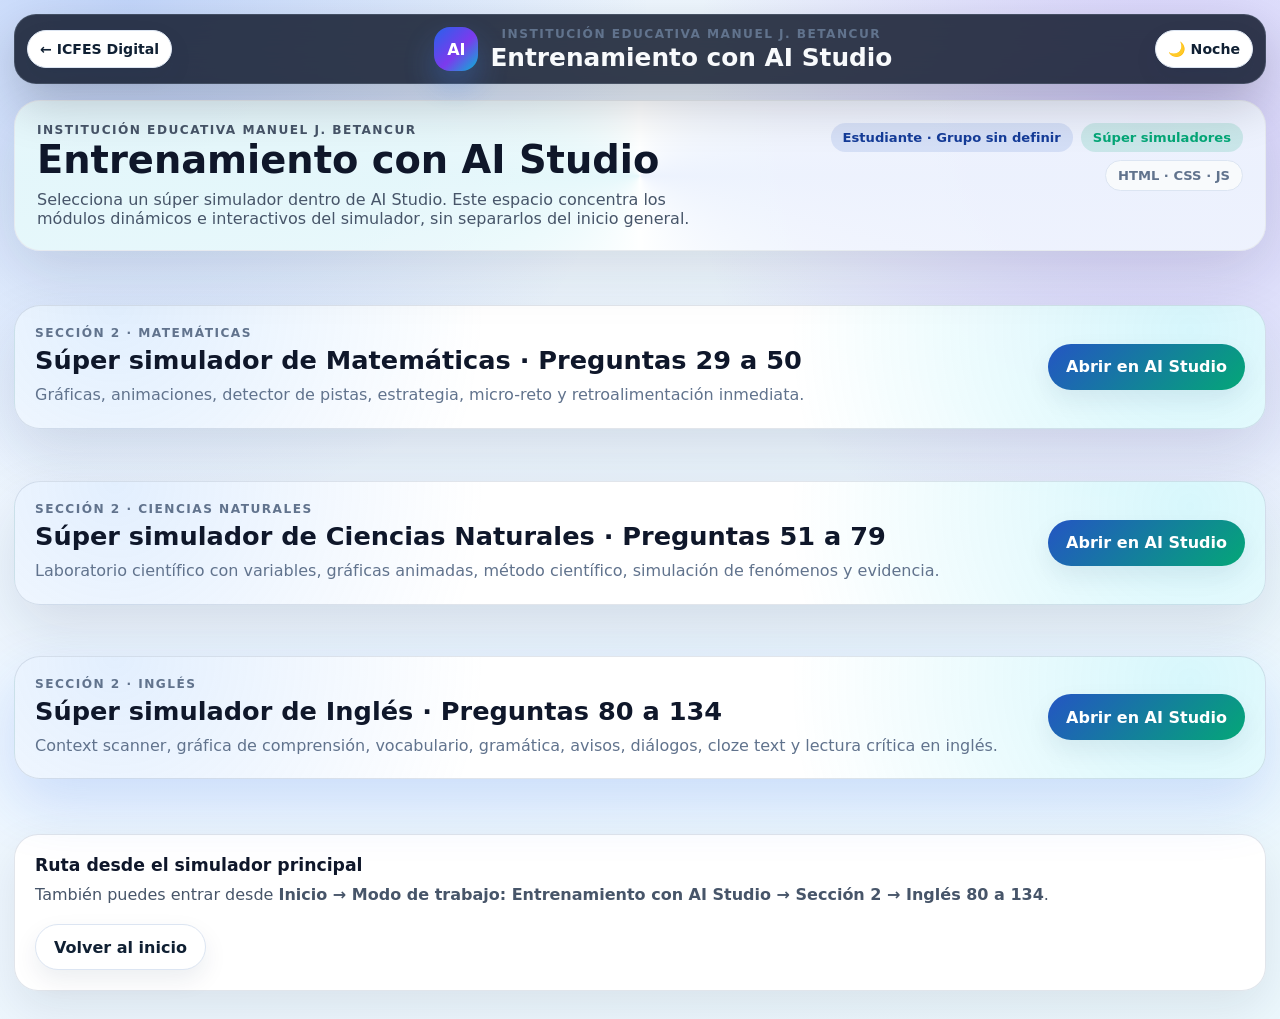
==== commit 0c085069: "Add files via upload" ====
--- a/ai-studio-practica.html
+++ b/ai-studio-practica.html
@@ -4,19 +4,19 @@
   <meta charset="utf-8" />
   <meta name="viewport" content="width=device-width, initial-scale=1, viewport-fit=cover" />
   <meta name="theme-color" content="#0c1424" />
-  <title>Práctica con AI Studio · I.E. Manuel J. Betancur</title>
+  <title>Entrenamiento con AI Studio · ICFES Digital Saber 11</title>
   <link rel="manifest" href="manifest.webmanifest" />
   <link rel="stylesheet" href="styles.css" />
 </head>
 <body class="ai-practice-page">
   <div class="mobile-app-shell ai-practice-shell">
     <header class="ai-practice-topbar">
-      <a class="ghost-btn compact" id="backToMain" href="index.html">← Simulador</a>
+      <a class="ghost-btn compact" id="backToMain" href="index.html">← ICFES Digital</a>
       <div class="ai-practice-brand">
         <span class="ai-badge">AI</span>
         <div>
           <p class="eyebrow">Institución Educativa Manuel J. Betancur</p>
-          <h1>Práctica con AI Studio</h1>
+          <h1>Entrenamiento con AI Studio</h1>
         </div>
       </div>
       <div class="ai-top-actions"><button class="ghost-btn compact" type="button" id="aiThemeToggle">🌙 Noche</button></div>
@@ -25,7 +25,7 @@
     <main id="aiStudioApp" class="ai-practice-main">
       <section class="loading-card">
         <div class="loader-dot"></div>
-        <h2>Cargando Práctica con AI Studio...</h2>
+        <h2>Cargando Entrenamiento con AI Studio...</h2>
         <p>Preparando preguntas, análisis y simulador interactivo.</p>
       </section>
     </main>
--- a/styles.css
+++ b/styles.css
@@ -8722,3 +8722,127 @@
   border-color: rgba(226, 232, 240, .70) !important;
   box-shadow: none !important;
 }
+
+
+/* ==========================================================
+   Marca final: ICFES Digital Saber 11 + orden de modos
+   ========================================================== */
+.brand h1 {
+  letter-spacing: -0.03em;
+}
+
+.ordered-mode-control {
+  gap: 12px;
+}
+
+.mode-number {
+  display: inline-grid;
+  place-items: center;
+  width: 24px;
+  height: 24px;
+  border-radius: 999px;
+  background: color-mix(in srgb, var(--primary), transparent 84%);
+  color: var(--primary-2);
+  font-size: 0.78rem;
+  font-weight: 950;
+  flex: 0 0 auto;
+}
+
+.mode-option:has(input:checked) {
+  color: var(--text);
+  border-color: color-mix(in srgb, var(--primary), transparent 40%);
+  background: linear-gradient(135deg, color-mix(in srgb, var(--primary), transparent 90%), var(--panel));
+  box-shadow: 0 0 0 4px color-mix(in srgb, var(--primary), transparent 88%);
+}
+
+.mode-option:has(input:checked) .mode-number {
+  background: var(--primary);
+  color: #ffffff;
+}
+
+.simulacro-highlight {
+  position: relative;
+  overflow: hidden;
+  border-color: color-mix(in srgb, #f59e0b, transparent 18%);
+  color: #78350f;
+  background: linear-gradient(135deg, #fff7ed, #fef3c7 45%, #fffbeb);
+  box-shadow: 0 14px 34px rgba(245, 158, 11, 0.20);
+  font-weight: 950;
+}
+
+.simulacro-highlight::after {
+  content: "Recomendado para medir desempeño";
+  margin-left: 4px;
+  padding: 4px 8px;
+  border-radius: 999px;
+  background: rgba(146, 64, 14, 0.10);
+  color: #92400e;
+  font-size: 0.72rem;
+  font-weight: 950;
+  white-space: nowrap;
+}
+
+.simulacro-highlight .mode-number {
+  background: #f59e0b;
+  color: #111827;
+}
+
+.simulacro-highlight:has(input:checked) {
+  color: #111827;
+  border-color: #f59e0b;
+  background: linear-gradient(135deg, #fde68a, #fbbf24 55%, #f59e0b);
+  box-shadow: 0 0 0 5px rgba(245, 158, 11, 0.28), 0 18px 36px rgba(245, 158, 11, 0.32);
+}
+
+html[data-theme="dark"] .mode-option:has(input:checked) {
+  background: linear-gradient(135deg, color-mix(in srgb, var(--primary), transparent 80%), color-mix(in srgb, var(--panel), #000 8%));
+  color: #f8fafc;
+}
+
+html[data-theme="dark"] .simulacro-highlight {
+  color: #fef3c7;
+  border-color: rgba(251, 191, 36, 0.82);
+  background: linear-gradient(135deg, rgba(120, 53, 15, 0.92), rgba(146, 64, 14, 0.74), rgba(30, 41, 59, 0.98));
+  box-shadow: 0 16px 38px rgba(245, 158, 11, 0.18);
+}
+
+html[data-theme="dark"] .simulacro-highlight::after {
+  background: rgba(251, 191, 36, 0.18);
+  color: #fde68a;
+}
+
+html[data-theme="dark"] .simulacro-highlight:has(input:checked) {
+  color: #111827;
+  background: linear-gradient(135deg, #fde68a, #fbbf24 55%, #f59e0b);
+}
+
+@media (max-width: 760px) {
+  .simulacro-highlight::after {
+    display: block;
+    margin-left: auto;
+    white-space: normal;
+    text-align: center;
+  }
+}
+
+
+.access-brand-title {
+  margin-bottom: 6px;
+}
+
+.access-tagline {
+  margin: 0 0 18px;
+  color: var(--primary-2);
+  font-weight: 900;
+  font-size: clamp(1rem, 2.5vw, 1.18rem);
+}
+
+.access-register-title {
+  margin: 0 0 8px;
+  font-size: clamp(1.05rem, 2vw, 1.25rem);
+  color: var(--text);
+}
+
+html[data-theme="dark"] .access-tagline {
+  color: #93c5fd;
+}
